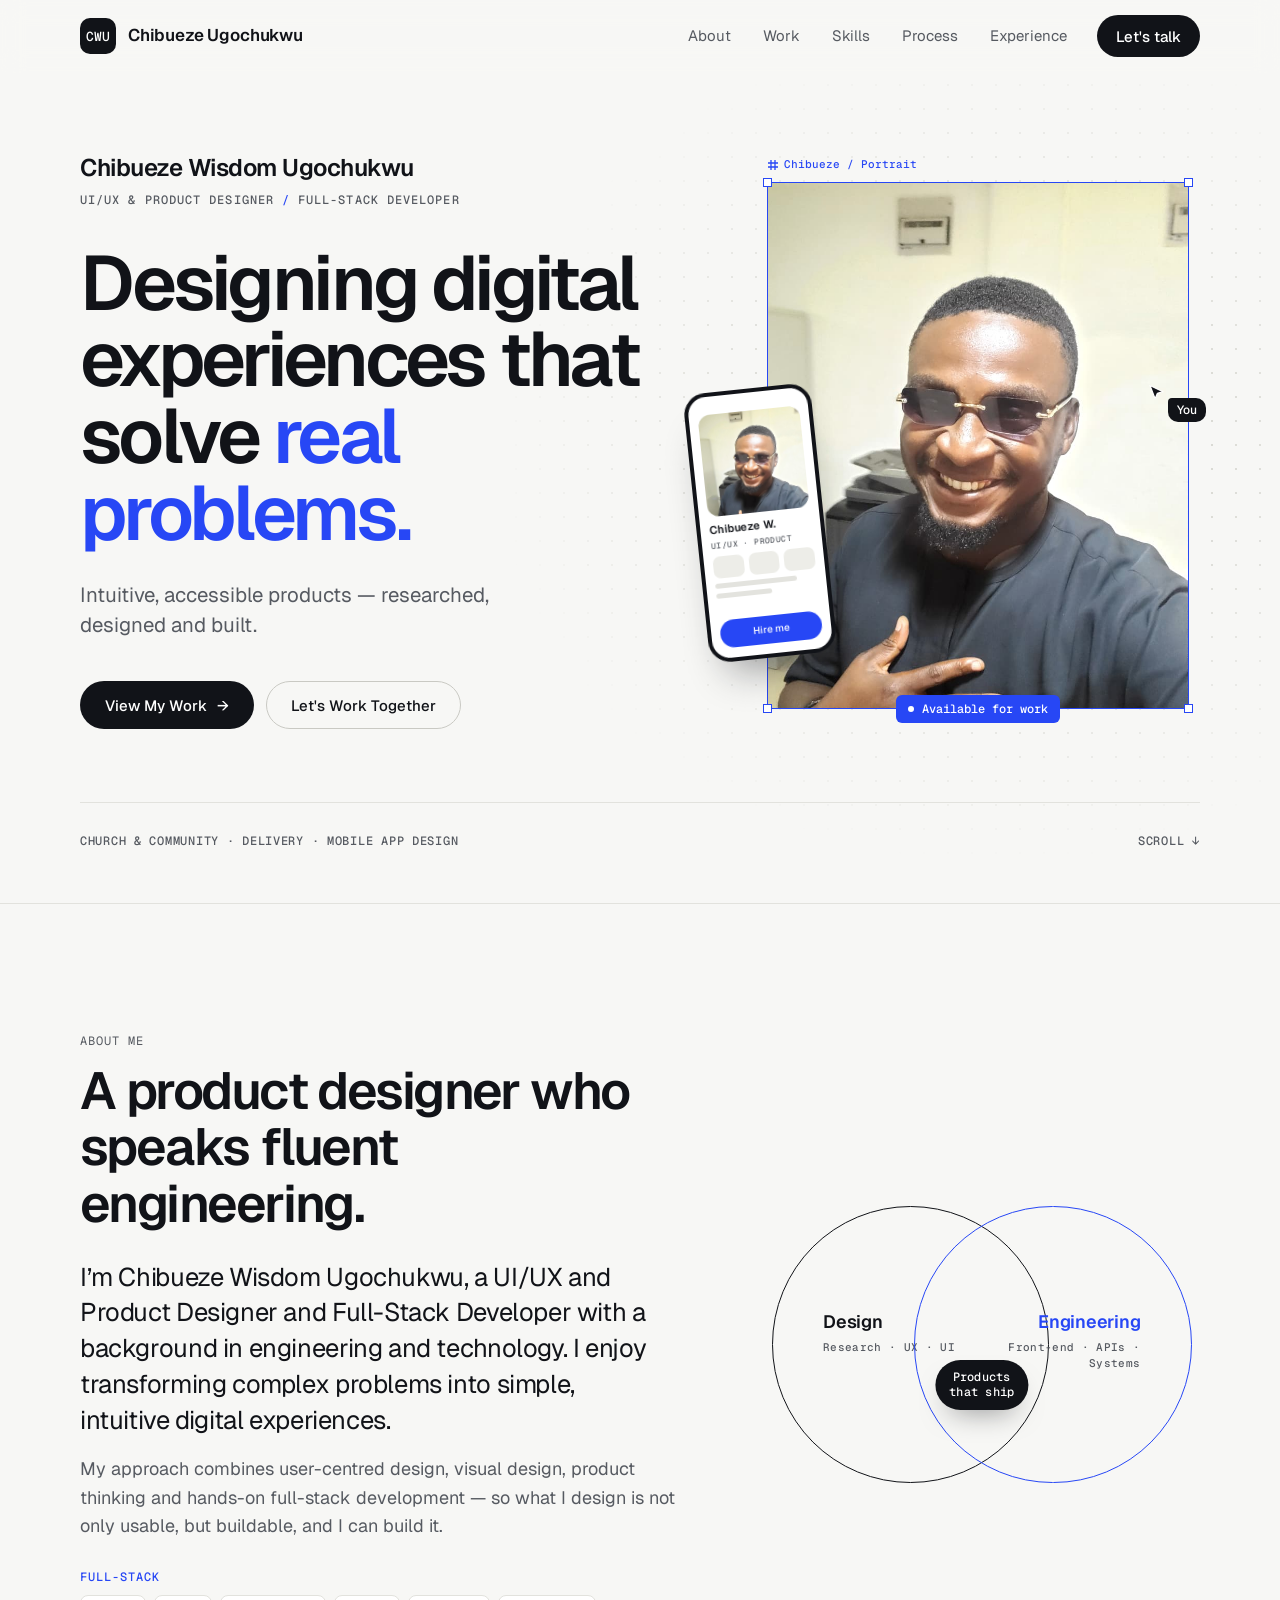
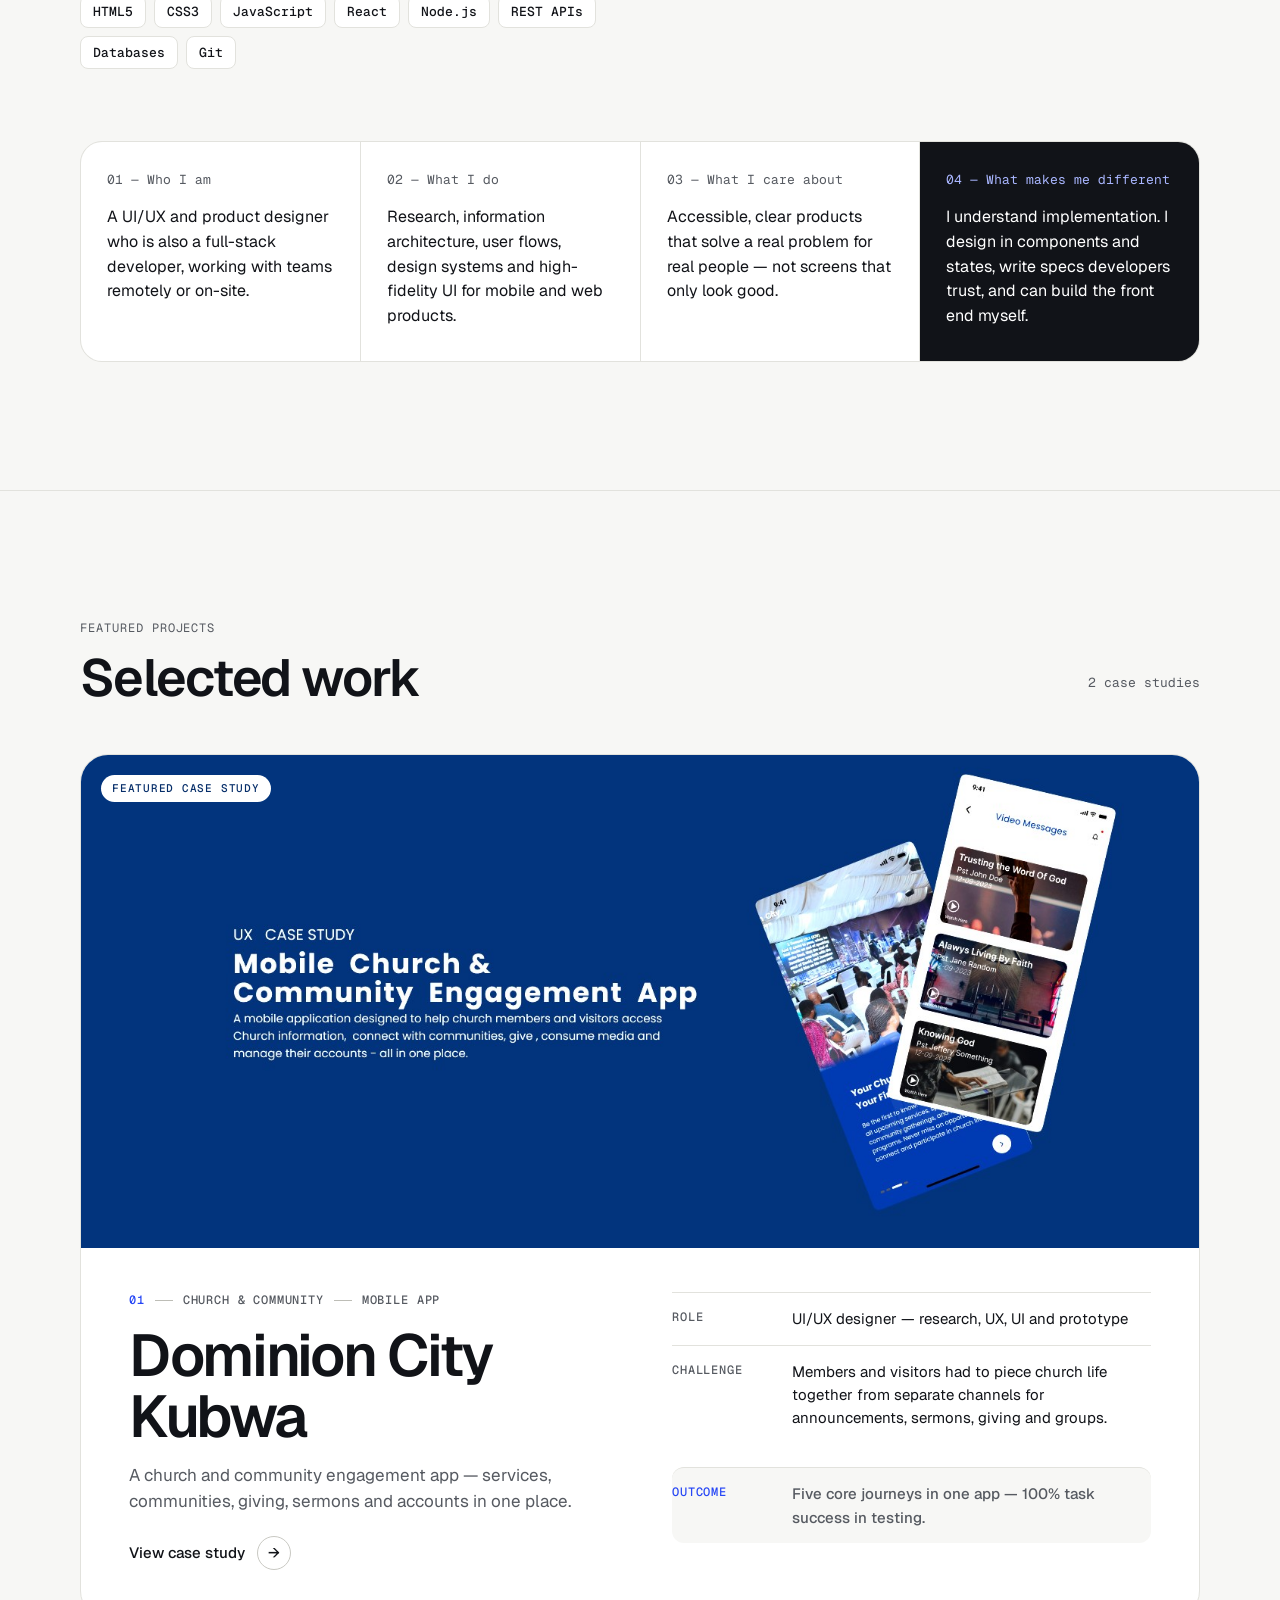
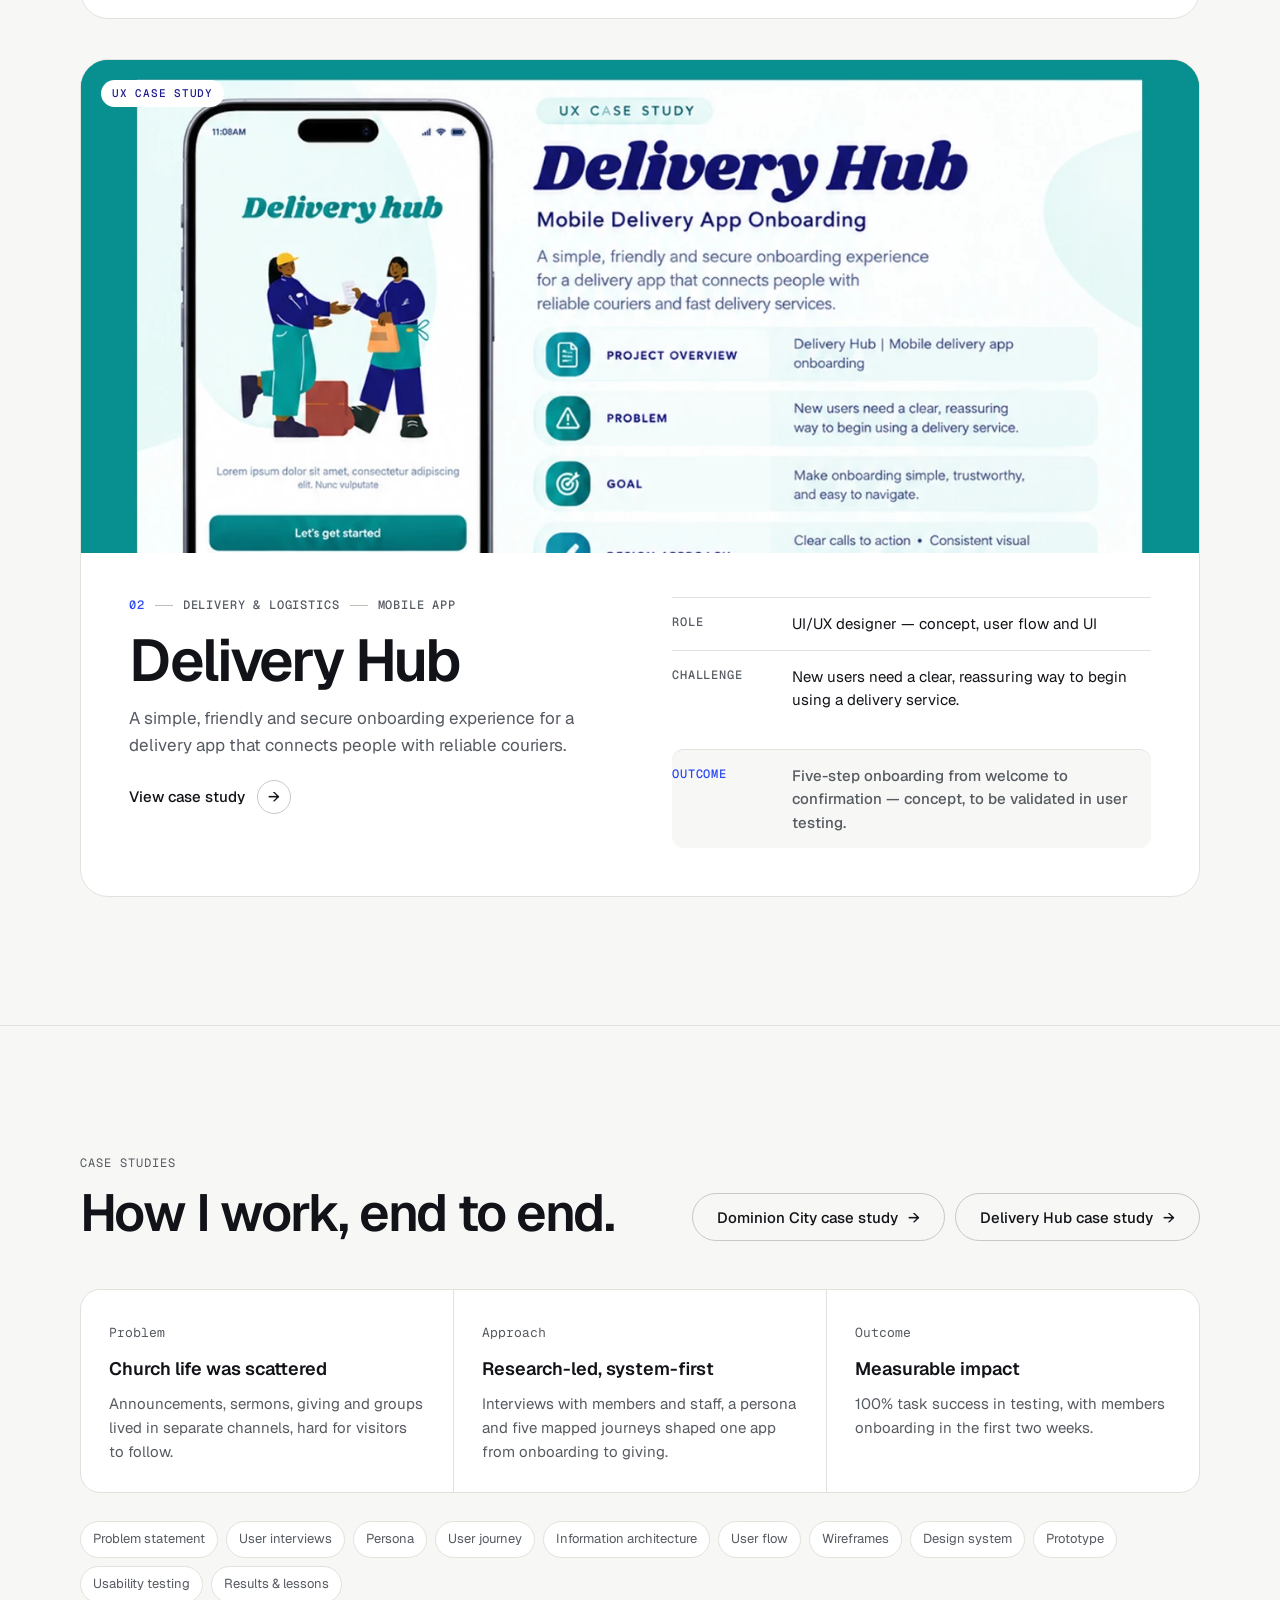
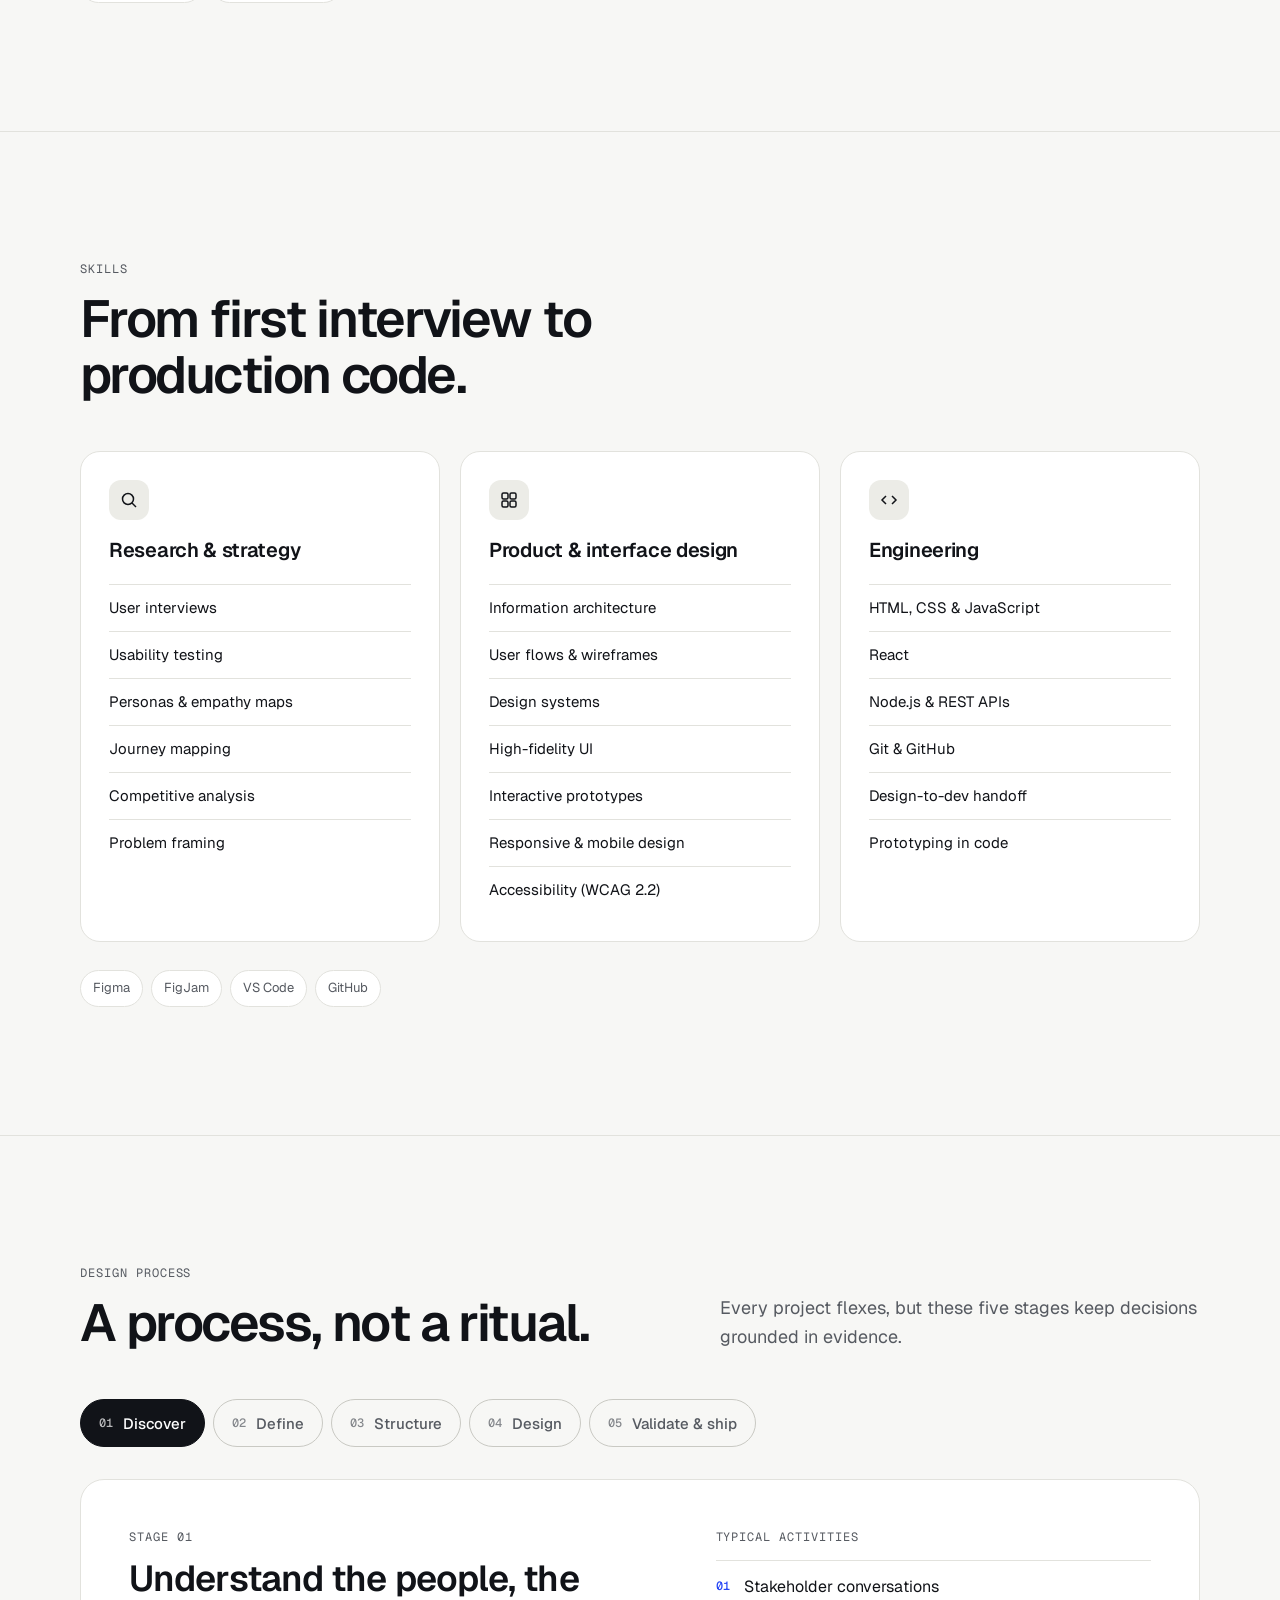
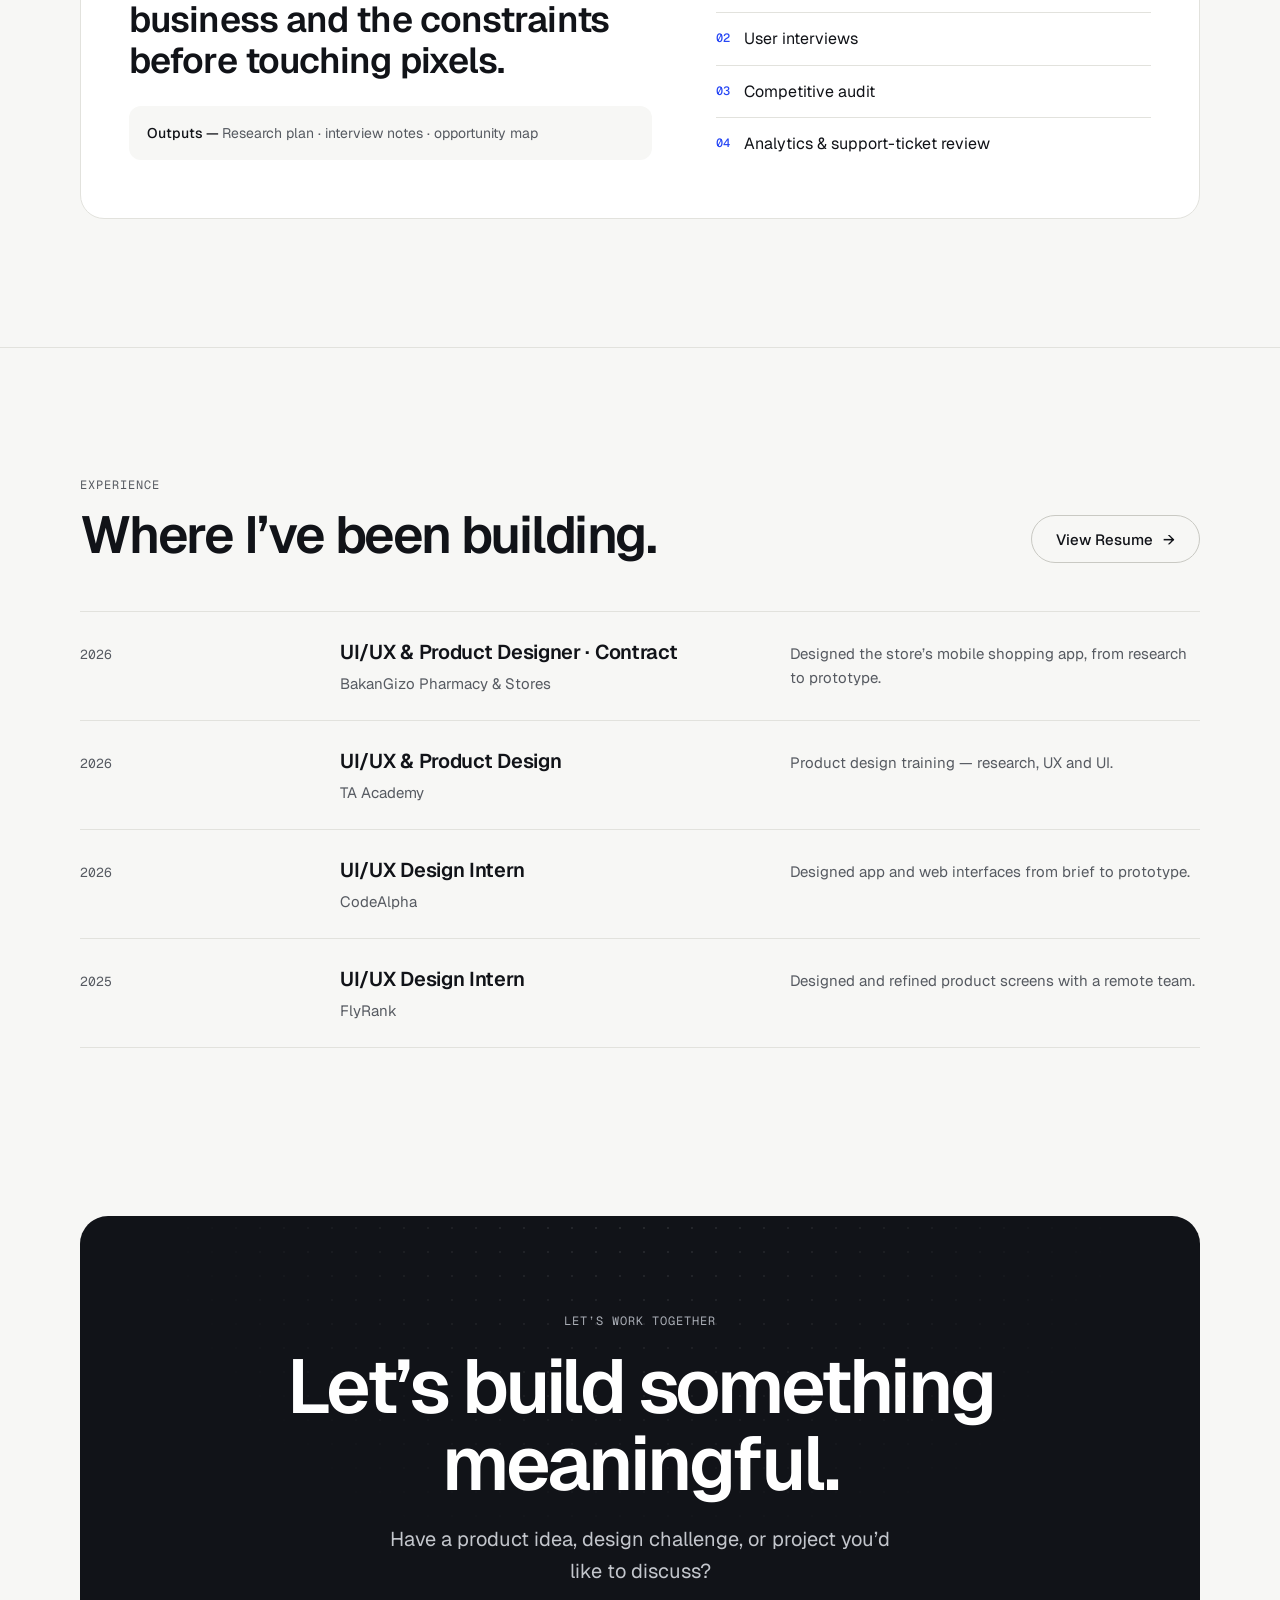
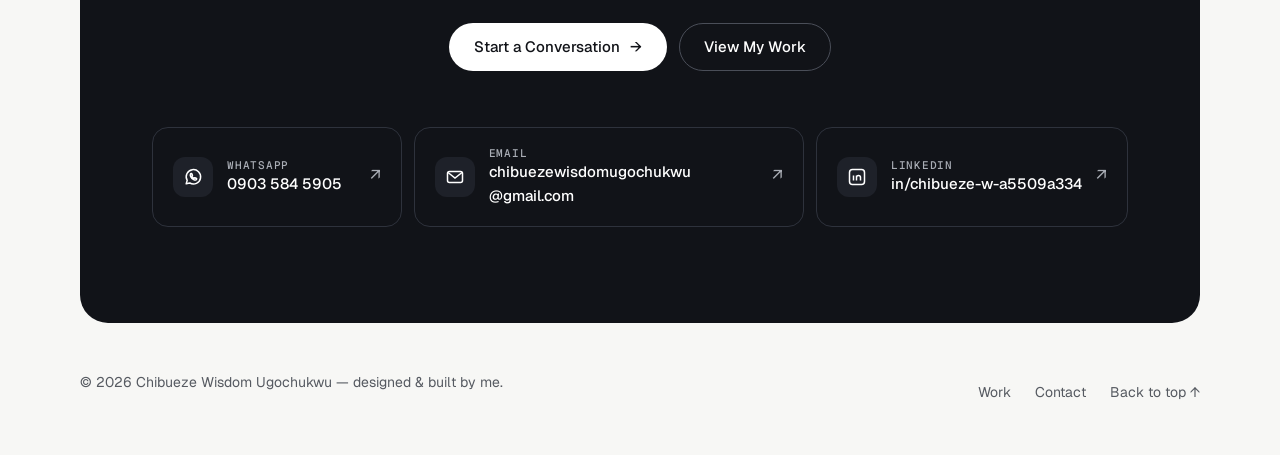
==== index.html @ 45e6bdf7 "Add portfolio website Static HTML/CSS/JS version of the portfolio design: home page, Dominion City K" ====
<!doctype html>
<html lang="en">
<head>
<meta charset="utf-8">
<meta name="viewport" content="width=device-width, initial-scale=1">
<title>Chibueze Wisdom Ugochukwu — Product Designer</title>
<meta name="description" content="Chibueze Wisdom Ugochukwu — UI/UX and Product Designer and Full-Stack Developer. Case studies, skills, process and experience.">
<link rel="preconnect" href="https://fonts.googleapis.com">
<link rel="preconnect" href="https://fonts.gstatic.com" crossorigin>
<link href="https://fonts.googleapis.com/css2?family=Geist:wght@400;500;600;700&amp;family=Geist+Mono:wght@400;500&amp;display=swap" rel="stylesheet">
<link rel="stylesheet" href="assets/css/home.css">
</head>
<body>
<div class="site">
<a class="skip" href="#main">Skip to content</a>

<header class="header">
<div class="wrap">
<nav class="nav" aria-label="Primary">
<a class="brand" href="#top" aria-label="Chibueze Wisdom Ugochukwu — home"><span class="mark">CWU</span><span>Chibueze Ugochukwu</span></a>
<ul class="navlinks">
<li><a class="navlink" href="#about">About</a></li>
<li><a class="navlink" href="#work">Work</a></li>
<li><a class="navlink" href="#skills">Skills</a></li>
<li><a class="navlink" href="#process">Process</a></li>
<li><a class="navlink" href="#experience">Experience</a></li>
<li style="margin-left: 12px"><a class="btn btn-primary" href="#contact" style="min-height: 42px; padding: 0 18px">Let's talk</a></li>
</ul>
<button class="menu-btn" type="button" aria-expanded="false" aria-controls="mobile-menu" id="menu-btn"><span id="menu-label">Menu</span>
<svg width="16" height="16" viewBox="0 0 16 16" fill="none" stroke="currentColor" stroke-width="1.5" aria-hidden="true"><path d="M2 5h12M2 11h12"></path></svg>
</button>
</nav>
<div class="mobile-panel" id="mobile-menu" hidden>
<a href="#about">About</a>
<a href="#work">Work</a>
<a href="#skills">Skills</a>
<a href="#process">Process</a>
<a href="#experience">Experience</a>
<a href="#contact">Contact</a>
</div>
</div>
</header>

<main id="main">
<section class="hero" id="top" aria-labelledby="hero-title">
<div class="wrap">
<div class="hero-grid">
<div>
<div class="rise">
<p class="id-name">Chibueze Wisdom Ugochukwu</p>
<p class="id-role">UI/UX &amp; Product Designer<span aria-hidden="true">/</span>Full-Stack Developer</p>
</div>
<h1 class="h1 rise d1" id="hero-title">Designing digital experiences that solve <em>real problems.</em></h1>
<p class="hero-sub rise d2">Intuitive, accessible products — researched, designed and built.</p>
<div class="ctas rise d3">
<a class="btn btn-primary" href="#work">View My Work <span class="arr" aria-hidden="true">→</span></a>
<a class="btn btn-ghost" href="#contact">Let's Work Together</a>
</div>
</div>
<div class="visual rise d2">
<div class="mini-phone">
<img class="mp-photo" src="assets/img/portrait.jpg" alt="">
<div class="mp-name">Chibueze W.</div>
<div class="mp-role">UI/UX · Product</div>
<div class="row"><div class="blk" style="flex: 1; height: 22px"></div><div class="blk" style="flex: 1; height: 22px"></div><div class="blk" style="flex: 1; height: 22px"></div></div>
<div class="ln" style="width: 80%"></div>
<div class="ln" style="width: 55%"></div>
<a class="mp-cta" href="https://mail.google.com/mail/?view=cm&amp;fs=1&amp;to=chibuezewisdomugochukwu@gmail.com&amp;su=Hiring%20enquiry%20%E2%80%94%20Chibueze%20Ugochukwu" target="_blank" rel="noopener" aria-label="Hire me — email Chibueze in Gmail">Hire me</a>
</div>
<figure class="frame">
<span class="frame-label" aria-hidden="true"><svg width="10" height="10" viewBox="0 0 10 10" fill="none" stroke="currentColor" stroke-width="1.3"><path d="M3 0v10M7 0v10M0 3h10M0 7h10"></path></svg>Chibueze / Portrait</span>
<div class="frame-img"><img src="assets/img/portrait.jpg" alt="Chibueze Wisdom Ugochukwu smiling, wearing tinted glasses and a navy top"></div>
<span class="hdl tl" aria-hidden="true"></span><span class="hdl tr" aria-hidden="true"></span><span class="hdl bl" aria-hidden="true"></span><span class="hdl br" aria-hidden="true"></span>
<figcaption class="frame-tag"><span class="tag-dot" aria-hidden="true"></span>Available for work</figcaption>
</figure>
<div class="cursor" aria-hidden="true"><svg width="18" height="18" viewBox="0 0 18 18"><path d="M2 1.5l13 6.2-5.6 1.6-2.3 5.4z" fill="#111318" stroke="#fff" stroke-width="1.2" stroke-linejoin="round"></path></svg><span>You</span></div>
</div>
</div>
<div class="hero-foot rise d3">
<span>Church &amp; community · Delivery · Mobile app design</span>
<a href="#about">Scroll <span aria-hidden="true">↓</span></a>
</div>
</div>
</section>

<section class="section" id="about" aria-labelledby="about-title">
<div class="wrap">
<div class="ab-top">
<div class="reveal">
<p class="eyebrow">About me</p>
<h2 class="h2" id="about-title" style="max-width: 16ch">A product designer who speaks fluent engineering.</h2>
<p class="ab-intro">I’m Chibueze Wisdom Ugochukwu, a UI/UX and Product Designer and Full-Stack Developer with a background in engineering and technology. I enjoy transforming complex problems into simple, intuitive digital experiences.</p>
<p class="lede">My approach combines user-centred design, visual design, product thinking and hands-on full-stack development — so what I design is not only usable, but buildable, and I can build it.</p>
<div class="stack" aria-label="Full-stack languages and tools">
<span class="stack-k">Full-stack</span>
<ul>
<li>HTML5</li><li>CSS3</li><li>JavaScript</li><li>React</li><li>Node.js</li><li>REST APIs</li><li>Databases</li><li>Git</li>
</ul>
</div>
</div>
<div class="venn reveal" role="img" aria-label="Diagram: design and engineering overlap to create products that ship">
<div class="vc vc-a"><span>Design</span><small>Research · UX · UI</small></div>
<div class="vc vc-b"><span>Engineering</span><small>Front-end · APIs · Systems</small></div>
<div class="v-mid"><span>Products<br>that ship</span></div>
</div>
</div>
<div class="qa">
<div class="q reveal"><span class="idx">01 — Who I am</span><p>A UI/UX and product designer who is also a full-stack developer, working with teams remotely or on-site.</p></div>
<div class="q reveal"><span class="idx">02 — What I do</span><p>Research, information architecture, user flows, design systems and high-fidelity UI for mobile and web products.</p></div>
<div class="q reveal"><span class="idx">03 — What I care about</span><p>Accessible, clear products that solve a real problem for real people — not screens that only look good.</p></div>
<div class="q q-key reveal"><span class="idx">04 — What makes me different</span><p>I understand implementation. I design in components and states, write specs developers trust, and can build the front end myself.</p></div>
</div>
</div>
</section>

<section class="section" id="work" aria-labelledby="work-title">
<div class="wrap">
<div class="sec-head">
<div><p class="eyebrow">Featured projects</p><h2 class="h2" id="work-title">Selected work</h2></div>
<p class="idx">2 case studies</p>
</div>

<article class="feat reveal">
<div class="fthumb">
<span class="flag">Featured case study</span>
<img src="assets/img/dominion-cover.jpg" alt="Dominion City Kubwa app: onboarding screen and video messages list on two phones">
<span class="peek" aria-hidden="true">View case study →</span>
</div>
<div class="fbody">
<div>
<div class="ptop"><span class="pnum">01</span><span class="sep" aria-hidden="true"></span><span>Church &amp; community</span><span class="sep" aria-hidden="true"></span><span>Mobile app</span></div>
<h3 class="ptitle"><a class="stretch" href="dominion-city-kubwa.html">Dominion City Kubwa</a></h3>
<p class="pprod">A church and community engagement app — services, communities, giving, sermons and accounts in one place.</p>
<span class="pcta">View case study <span class="arr" aria-hidden="true">→</span></span>
</div>
<dl class="pspec">
<div><dt>Role</dt><dd>UI/UX designer — research, UX, UI and prototype</dd></div>
<div><dt>Challenge</dt><dd>Members and visitors had to piece church life together from separate channels for announcements, sermons, giving and groups.</dd></div>
<div class="out"><dt>Outcome</dt><dd>Five core journeys in one app — 100% task success in testing.</dd></div>
</dl>
</div>
</article>

<article class="feat dh-feat reveal">
<div class="fthumb dh">
<span class="flag" style="color: #1E1B8E">UX case study</span>
<img src="assets/img/delivery-hub-board.webp" alt="Delivery Hub app: welcome screen on a phone beside the case study title">
<span class="peek" aria-hidden="true">View case study →</span>
</div>
<div class="fbody">
<div>
<div class="ptop"><span class="pnum">02</span><span class="sep" aria-hidden="true"></span><span>Delivery &amp; logistics</span><span class="sep" aria-hidden="true"></span><span>Mobile app</span></div>
<h3 class="ptitle"><a class="stretch" href="delivery-hub.html">Delivery Hub</a></h3>
<p class="pprod">A simple, friendly and secure onboarding experience for a delivery app that connects people with reliable couriers.</p>
<span class="pcta">View case study <span class="arr" aria-hidden="true">→</span></span>
</div>
<dl class="pspec">
<div><dt>Role</dt><dd>UI/UX designer — concept, user flow and UI</dd></div>
<div><dt>Challenge</dt><dd>New users need a clear, reassuring way to begin using a delivery service.</dd></div>
<div class="out"><dt>Outcome</dt><dd>Five-step onboarding from welcome to confirmation — concept, to be validated in user testing.</dd></div>
</dl>
</div>
</article>

</div>
</section>

<section class="section" id="case-studies" aria-labelledby="cs-title">
<div class="wrap">
<div class="sec-head">
<div><p class="eyebrow">Case studies</p><h2 class="h2" id="cs-title">How I work, end to end.</h2></div>
<div class="sec-btns"><a class="btn btn-ghost" href="dominion-city-kubwa.html">Dominion City case study <span class="arr" aria-hidden="true">→</span></a><a class="btn btn-ghost" href="delivery-hub.html">Delivery Hub case study <span class="arr" aria-hidden="true">→</span></a></div>
</div>
<div class="feature reveal">
<div><span class="idx">Problem</span><h3>Church life was scattered</h3><p>Announcements, sermons, giving and groups lived in separate channels, hard for visitors to follow.</p></div>
<div><span class="idx">Approach</span><h3>Research-led, system-first</h3><p>Interviews with members and staff, a persona and five mapped journeys shaped one app from onboarding to giving.</p></div>
<div><span class="idx">Outcome</span><h3>Measurable impact</h3><p>100% task success in testing, with members onboarding in the first two weeks.</p></div>
</div>
<div class="chips" aria-label="What every case study covers">
<span class="chip">Problem statement</span><span class="chip">User interviews</span><span class="chip">Persona</span><span class="chip">User journey</span><span class="chip">Information architecture</span><span class="chip">User flow</span><span class="chip">Wireframes</span><span class="chip">Design system</span><span class="chip">Prototype</span><span class="chip">Usability testing</span><span class="chip">Results &amp; lessons</span>
</div>
</div>
</section>

<section class="section" id="skills" aria-labelledby="skills-title">
<div class="wrap">
<div class="sec-head"><div><p class="eyebrow">Skills</p><h2 class="h2" id="skills-title">From first interview to production code.</h2></div></div>
<div class="skills">
<div class="skill reveal">
<span class="ico" aria-hidden="true"><svg width="20" height="20" viewBox="0 0 20 20" fill="none" stroke="currentColor" stroke-width="1.5"><circle cx="9" cy="9" r="5.5"></circle><path d="M13 13l4 4"></path></svg></span>
<h3>Research &amp; strategy</h3>
<ul><li>User interviews</li><li>Usability testing</li><li>Personas &amp; empathy maps</li><li>Journey mapping</li><li>Competitive analysis</li><li>Problem framing</li></ul>
</div>
<div class="skill reveal">
<span class="ico" aria-hidden="true"><svg width="20" height="20" viewBox="0 0 20 20" fill="none" stroke="currentColor" stroke-width="1.5"><rect x="3" y="3" width="6" height="6" rx="1.5"></rect><rect x="11" y="3" width="6" height="6" rx="1.5"></rect><rect x="3" y="11" width="6" height="6" rx="1.5"></rect><rect x="11" y="11" width="6" height="6" rx="1.5"></rect></svg></span>
<h3>Product &amp; interface design</h3>
<ul><li>Information architecture</li><li>User flows &amp; wireframes</li><li>Design systems</li><li>High-fidelity UI</li><li>Interactive prototypes</li><li>Responsive &amp; mobile design</li><li>Accessibility (WCAG 2.2)</li></ul>
</div>
<div class="skill reveal">
<span class="ico" aria-hidden="true"><svg width="20" height="20" viewBox="0 0 20 20" fill="none" stroke="currentColor" stroke-width="1.5"><path d="M7 6l-4 4 4 4M13 6l4 4-4 4"></path></svg></span>
<h3>Engineering</h3>
<ul><li>HTML, CSS &amp; JavaScript</li><li>React</li><li>Node.js &amp; REST APIs</li><li>Git &amp; GitHub</li><li>Design-to-dev handoff</li><li>Prototyping in code</li></ul>
</div>
</div>
<div class="chips"><span class="chip">Figma</span><span class="chip">FigJam</span><span class="chip">VS Code</span><span class="chip">GitHub</span></div>
</div>
</section>

<section class="section" id="process" aria-labelledby="process-title">
<div class="wrap">
<div class="sec-head"><div><p class="eyebrow">Design process</p><h2 class="h2" id="process-title">A process, not a ritual.</h2></div><p class="lede" style="max-width: 40ch; margin: 0">Every project flexes, but these five stages keep decisions grounded in evidence.</p></div>
<div class="tabs" role="group" aria-label="Design process stages" id="process-tabs">
<button type="button" class="step-tab on" aria-pressed="true" data-step="0"><span class="mono">01</span>Discover</button>
<button type="button" class="step-tab" aria-pressed="false" data-step="1"><span class="mono">02</span>Define</button>
<button type="button" class="step-tab" aria-pressed="false" data-step="2"><span class="mono">03</span>Structure</button>
<button type="button" class="step-tab" aria-pressed="false" data-step="3"><span class="mono">04</span>Design</button>
<button type="button" class="step-tab" aria-pressed="false" data-step="4"><span class="mono">05</span>Validate &amp; ship</button>
</div>
<div class="panel" aria-live="polite" id="process-panel">
<div>
<p class="eyebrow">Stage <span id="ps-n">01</span></p>
<p class="big" id="ps-summary">Understand the people, the business and the constraints before touching pixels.</p>
<div class="out"><strong style="color: var(--ink); font-weight: 500">Outputs — </strong><span id="ps-output">Research plan · interview notes · opportunity map</span></div>
</div>
<div>
<p class="eyebrow" style="margin-bottom: 12px">Typical activities</p>
<ol id="ps-acts">
<li>Stakeholder conversations</li><li>User interviews</li><li>Competitive audit</li><li>Analytics &amp; support-ticket review</li>
</ol>
</div>
</div>
</div>
</section>

<section class="section" id="experience" aria-labelledby="xp-title">
<div class="wrap">
<div class="sec-head"><div><p class="eyebrow">Experience</p><h2 class="h2" id="xp-title">Where I’ve been building.</h2></div><a class="btn btn-ghost" href="resume.html">View Resume <span class="arr" aria-hidden="true">→</span></a></div>
<ol class="xp">
<li class="reveal">
<span class="idx">2026</span>
<div><h3>UI/UX &amp; Product Designer · Contract</h3><p class="org">BakanGizo Pharmacy &amp; Stores</p></div>
<p class="d">Designed the store’s mobile shopping app, from research to prototype.</p>
</li>
<li class="reveal">
<span class="idx">2026</span>
<div><h3>UI/UX &amp; Product Design</h3><p class="org">TA Academy</p></div>
<p class="d">Product design training — research, UX and UI.</p>
</li>
<li class="reveal">
<span class="idx">2026</span>
<div><h3>UI/UX Design Intern</h3><p class="org">CodeAlpha</p></div>
<p class="d">Designed app and web interfaces from brief to prototype.</p>
</li>
<li class="reveal">
<span class="idx">2025</span>
<div><h3>UI/UX Design Intern</h3><p class="org">FlyRank</p></div>
<p class="d">Designed and refined product screens with a remote team.</p>
</li>
</ol>
</div>
</section>

<!--
  Testimonials — hidden until real quotes are in. Fill in the placeholders and remove this comment wrapper to show it.
<section class="section" id="testimonials" aria-labelledby="t-title">
<div class="wrap">
<div class="sec-head"><div><p class="eyebrow">Testimonials</p><h2 class="h2" id="t-title">What collaborators say.</h2></div></div>
<div class="quotes">
<figure class="quote reveal" style="margin: 0">
<blockquote><span class="ph">“[Quote from your BakanGizo client — two or three sentences on what you delivered and what working with you was like.]”</span></blockquote>
<figcaption class="who"><span class="avatar" aria-hidden="true"></span><span><strong style="font-weight: 500">[Name], [Role]</strong><br><span style="color: var(--muted)">BakanGizo Pharmacy &amp; Stores · UI/UX</span></span></figcaption>
</figure>
<figure class="quote reveal" style="margin: 0">
<blockquote><span class="ph">“[Quote from someone at Dominion City Kubwa — how the app design serves members and visitors.]”</span></blockquote>
<figcaption class="who"><span class="avatar" aria-hidden="true"></span><span><strong style="font-weight: 500">[Name], [Role]</strong><br><span style="color: var(--muted)">Dominion City Kubwa · DCK Mobile App</span></span></figcaption>
</figure>
</div>
</div>
</section>
-->

<section id="contact" aria-labelledby="contact-title" style="padding: 40px 0 0">
<div class="wrap">
<div class="cta-end reveal">
<p class="eyebrow">Let’s work together</p>
<h2 id="contact-title">Let’s build something meaningful.</h2>
<p class="l">Have a product idea, design challenge, or project you’d like to discuss?</p>
<div class="cta-btns">
<a class="btn btn-light" href="https://wa.me/2349035845905?text=Hi%20Chibueze%2C%20I%E2%80%99d%20like%20to%20discuss%20a%20project." target="_blank" rel="noopener">Start a Conversation <span class="arr" aria-hidden="true">→</span></a>
<a class="btn btn-ghost-light" href="#work">View My Work</a>
</div>
<div class="ccards">
<a class="ccard" href="https://wa.me/2349035845905" target="_blank" rel="noopener">
<span class="ccard-ico" aria-hidden="true"><svg width="20" height="20" viewBox="0 0 20 20" fill="none" stroke="currentColor" stroke-width="1.5" stroke-linejoin="round"><path d="M3.2 16.8l1-3.4A7.2 7.2 0 1 1 6.8 16z"></path><path d="M7.4 7.2c.2-.5.5-.6.8-.6h.5l.8 1.8-.6.8c.4.9 1.2 1.7 2.1 2.1l.8-.6 1.8.8v.5c0 .3-.1.6-.6.8-.5.3-1.3.3-2.3-.2a6.4 6.4 0 0 1-3-3c-.5-1-.5-1.8-.3-2.4z"></path></svg></span>
<span class="ccard-tx"><small>WhatsApp</small><b>0903 584 5905</b></span>
<span class="ccard-arr" aria-hidden="true">↗</span>
</a>
<a class="ccard" href="https://mail.google.com/mail/?view=cm&amp;fs=1&amp;to=chibuezewisdomugochukwu@gmail.com&amp;su=Let%E2%80%99s%20build%20something%20meaningful" target="_blank" rel="noopener">
<span class="ccard-ico" aria-hidden="true"><svg width="20" height="20" viewBox="0 0 20 20" fill="none" stroke="currentColor" stroke-width="1.5"><rect x="2.5" y="4.5" width="15" height="11" rx="2"></rect><path d="M3 5.5l7 5.5 7-5.5"></path></svg></span>
<span class="ccard-tx"><small>Email</small><b>chibuezewisdomugochukwu<wbr>@gmail.com</b></span>
<span class="ccard-arr" aria-hidden="true">↗</span>
</a>
<a class="ccard" href="https://www.linkedin.com/in/chibueze-w-a5509a334" target="_blank" rel="noopener">
<span class="ccard-ico" aria-hidden="true"><svg width="20" height="20" viewBox="0 0 20 20" fill="none" stroke="currentColor" stroke-width="1.5"><rect x="2.5" y="2.5" width="15" height="15" rx="3"></rect><path d="M6.5 8.5v5M6.5 6v.01M9.5 13.5v-5M9.5 10.5c0-1.2.9-2 2-2s2 .8 2 2v3"></path></svg></span>
<span class="ccard-tx"><small>LinkedIn</small><b>in/chibueze-w-a5509a334</b></span>
<span class="ccard-arr" aria-hidden="true">↗</span>
</a>
</div>
</div>
</div>
</section>
</main>

<footer class="wrap">
<div class="footer">
<span>© 2026 Chibueze Wisdom Ugochukwu — designed &amp; built by me.</span>
<span style="display: flex; gap: 24px"><a href="#work">Work</a><a href="#contact">Contact</a><a href="#top">Back to top ↑</a></span>
</div>
</footer>
</div>
<script src="assets/js/home.js"></script>
</body>
</html>
---- assets/css/home.css ----
:root{--accent:#2747F5}
body{margin:0;background:#F7F7F5}
html{scroll-behavior:smooth}
.site{--ink:#111318;--paper:#F7F7F5;--surface:#FFFFFF;--line:#E2E2DD;--muted:#565A61;--soft:#ECECE7;font-family:'Geist',system-ui,sans-serif;color:var(--ink);background:var(--paper);font-size:17px;line-height:1.6;-webkit-font-smoothing:antialiased}
.site *{box-sizing:border-box}
a{color:inherit}a:hover{color:var(--accent)}
.mono{font-family:'Geist Mono',ui-monospace,monospace}
.wrap{max-width:1200px;margin:0 auto;padding:0 20px}
@media(min-width:768px){.wrap{padding:0 40px}}
.skip{position:absolute;left:12px;top:-60px;background:var(--ink);color:#fff;padding:10px 16px;border-radius:8px;z-index:50;text-decoration:none}
.skip:focus{top:12px;color:#fff}
.site :focus-visible{outline:2px solid var(--accent);outline-offset:3px;border-radius:6px}
.eyebrow{font-family:'Geist Mono',monospace;font-size:12px;letter-spacing:.08em;text-transform:uppercase;color:var(--muted);margin:0}
.h2{font-size:clamp(32px,4.4vw,52px);line-height:1.08;letter-spacing:-.03em;font-weight:600;margin:12px 0 0;max-width:18ch}
.lede{color:var(--muted);font-size:18px;max-width:58ch;margin:16px 0 0}
.section{padding:88px 0;border-top:1px solid var(--line)}
@media(min-width:1024px){.section{padding:128px 0}}
.sec-head{display:flex;flex-wrap:wrap;justify-content:space-between;align-items:flex-end;gap:24px;margin-bottom:48px}
.idx{font-family:'Geist Mono',monospace;font-size:13px;color:var(--muted)}
.btn{display:inline-flex;align-items:center;justify-content:center;gap:10px;min-height:48px;padding:0 24px;border-radius:999px;font:500 15px/1 'Geist',sans-serif;text-decoration:none;cursor:pointer;border:1px solid transparent;transition:background .25s ease,color .25s ease,border-color .25s ease,transform .25s ease}
.btn-primary{background:var(--ink);color:#fff}
.btn-primary:hover{background:var(--accent);color:#fff}
.btn-ghost{background:transparent;color:var(--ink);border-color:#C9C9C3}
.btn-ghost:hover{border-color:var(--ink);color:var(--ink)}
.btn .arr{transition:transform .25s ease}
.btn:hover .arr{transform:translateX(3px)}
.header{position:sticky;top:0;z-index:20;background:rgba(247,247,245,.88);backdrop-filter:saturate(1.4) blur(12px);-webkit-backdrop-filter:saturate(1.4) blur(12px);border-bottom:1px solid transparent}
.nav{display:flex;align-items:center;justify-content:space-between;height:72px}
.brand{display:flex;align-items:center;gap:12px;text-decoration:none;font-weight:600;letter-spacing:-.01em}
.mark{width:36px;height:36px;border-radius:10px;background:var(--ink);color:#fff;display:grid;place-items:center;font:500 13px/1 'Geist Mono',monospace}
.navlinks{display:none;gap:4px;align-items:center;list-style:none;margin:0;padding:0}
@media(min-width:960px){.navlinks{display:flex}.menu-btn{display:none !important}}
.navlink{display:inline-block;padding:10px 14px;font-size:15px;text-decoration:none;color:var(--muted);background-image:linear-gradient(var(--accent),var(--accent));background-size:0 1.5px;background-position:14px calc(100% - 6px);background-repeat:no-repeat;transition:color .2s ease,background-size .3s ease}
.navlink:hover{color:var(--ink);background-size:calc(100% - 28px) 1.5px}
.menu-btn{display:inline-flex;align-items:center;gap:8px;min-height:44px;padding:0 16px;border-radius:999px;border:1px solid #C9C9C3;background:transparent;font:500 14px 'Geist',sans-serif;color:var(--ink);cursor:pointer}
.mobile-panel{border-top:1px solid var(--line);padding:8px 0 24px;animation:drop .28s cubic-bezier(.2,.7,.2,1)}
.mobile-panel a{display:block;padding:14px 0;font-size:22px;font-weight:500;letter-spacing:-.02em;text-decoration:none;border-bottom:1px solid var(--line)}
@keyframes drop{from{opacity:0;transform:translateY(-8px)}to{opacity:1;transform:none}}
.hero{position:relative;padding:48px 0 32px;overflow:hidden}
@media(min-width:1024px){.hero{padding:80px 0 40px}}
.hero::before{content:"";position:absolute;inset:0;background-image:radial-gradient(#CFCFC8 1px,transparent 1px);background-size:24px 24px;-webkit-mask-image:radial-gradient(ellipse 55% 70% at 78% 45%,#000 15%,transparent 72%);mask-image:radial-gradient(ellipse 55% 70% at 78% 45%,#000 15%,transparent 72%);pointer-events:none}
.hero .wrap{position:relative}
.pill{display:inline-flex;align-items:center;gap:10px;padding:8px 14px;border:1px solid var(--line);border-radius:999px;background:var(--surface);font-size:14px;color:var(--muted)}
.pulse{width:8px;height:8px;border-radius:50%;background:var(--accent);box-shadow:0 0 0 0 var(--accent);animation:pulse 2.4s ease-out infinite}
@keyframes pulse{0%{box-shadow:0 0 0 0 rgba(39,71,245,.45)}100%{box-shadow:0 0 0 10px rgba(39,71,245,0)}}
.h1{font-size:clamp(40px,6vw,82px);line-height:1;letter-spacing:-.048em;font-weight:600;margin:36px 0 0;max-width:13.5ch}
@media(max-width:360px){.h1{font-size:36px}}
.h1 em{font-style:normal;color:var(--accent)}
.hero-grid{display:grid;gap:64px;align-items:center}
@media(min-width:960px){.hero-grid{grid-template-columns:minmax(0,7fr) minmax(0,5fr);gap:56px}}
.id-name{margin:0;font-size:clamp(20px,2vw,24px);font-weight:600;letter-spacing:-.02em;line-height:1.2}
.id-role{margin:8px 0 0;font:500 12px/1.5 'Geist Mono',monospace;text-transform:uppercase;letter-spacing:.09em;color:var(--muted)}
.id-role span{color:var(--accent);margin:0 8px}
.hero-sub{margin:28px 0 0;font-size:clamp(18px,1.6vw,21px);line-height:1.5;color:var(--muted);max-width:34ch}
.ctas{display:flex;flex-wrap:wrap;gap:12px;margin-top:40px}
.visual{position:relative;width:100%;max-width:420px;justify-self:center;padding:30px 0 22px}
@media(min-width:960px){.visual{justify-self:end;margin-right:12px}}
.frame{position:relative;margin:0;outline:1.5px solid var(--accent)}
.frame-img{aspect-ratio:4/5;overflow:hidden;background:var(--soft)}
.frame-img img{display:block;width:100%;height:100%;object-fit:cover;object-position:50% 32%;filter:saturate(.92);transition:transform .9s cubic-bezier(.2,.7,.2,1)}
.visual:hover .frame-img img{transform:scale(1.035)}
.hdl{position:absolute;width:9px;height:9px;background:#fff;border:1.5px solid var(--accent);z-index:2}
.hdl.tl{left:-5px;top:-5px}.hdl.tr{right:-5px;top:-5px}.hdl.bl{left:-5px;bottom:-5px}.hdl.br{right:-5px;bottom:-5px}
.frame-label{position:absolute;left:0;top:-24px;display:flex;align-items:center;gap:6px;font:500 11px/1 'Geist Mono',monospace;color:var(--accent)}
.frame-tag{position:absolute;left:50%;bottom:-15px;transform:translateX(-50%);z-index:2;display:flex;align-items:center;gap:8px;white-space:nowrap;background:var(--accent);color:#fff;font:500 12px/1 'Geist Mono',monospace;padding:8px 12px;border-radius:6px}
.tag-dot{width:6px;height:6px;border-radius:50%;background:#fff;animation:blink 2.4s ease-in-out infinite}
@keyframes blink{50%{opacity:.35}}
.mini-phone{position:absolute;left:-72px;bottom:72px;z-index:3;width:128px;aspect-ratio:9/19;background:#fff;border:4px solid var(--ink);border-radius:22px;padding:18px 9px 0;display:flex;flex-direction:column;gap:5px;overflow:hidden;transform:rotate(-6deg);box-shadow:0 28px 40px -20px rgba(17,19,24,.45);transition:transform .7s cubic-bezier(.2,.7,.2,1)}
.mp-photo{display:block;width:100%;aspect-ratio:1/1;object-fit:cover;object-position:50% 30%;border-radius:12px;background:var(--soft)}
.mp-name{font:600 11px/1.2 'Geist',sans-serif;letter-spacing:-.01em;margin-top:2px}
.mp-role{font:500 8px/1.2 'Geist Mono',monospace;color:var(--muted);text-transform:uppercase;letter-spacing:.05em}
.mp-cta{display:block;margin-top:auto;margin-bottom:10px;background:var(--accent);color:#fff;border-radius:999px;text-align:center;font:500 10px/1 'Geist',sans-serif;padding:9px 0;text-decoration:none;cursor:pointer;transition:background .2s ease,transform .2s ease}
.mp-cta:hover{background:var(--ink);color:#fff;transform:scale(1.04)}
.visual:hover .mini-phone{transform:rotate(-3deg) translateY(-8px)}
@media(max-width:1180px){.mini-phone{left:-36px;width:112px}}
@media(max-width:640px){.mini-phone{display:none}}
.cursor{position:absolute;right:-18px;top:40%;z-index:3;display:flex;align-items:flex-start;gap:2px;animation:drift 7s ease-in-out infinite}
.cursor span{margin-top:14px;background:var(--ink);color:#fff;font:500 12px/1 'Geist',sans-serif;padding:6px 9px;border-radius:4px 10px 10px 10px}
@keyframes drift{0%,100%{transform:translate(0,0)}50%{transform:translate(-12px,10px)}}
@media(max-width:640px){.cursor{right:6px}}
.hero-foot{display:flex;flex-wrap:wrap;justify-content:space-between;align-items:center;gap:12px;margin-top:72px;padding-top:16px;border-top:1px solid var(--line);font:500 12px/1.5 'Geist Mono',monospace;letter-spacing:.06em;text-transform:uppercase;color:var(--muted)}
.hero-foot a{display:inline-flex;align-items:center;gap:8px;min-height:44px;text-decoration:none}
.hero-foot a span{display:inline-block;animation:nudge 2s ease-in-out infinite}
@keyframes nudge{50%{transform:translateY(3px)}}
.principles{background:var(--surface);border:1px solid var(--line);border-radius:24px;padding:28px}
.principles ol{list-style:none;margin:20px 0 0;padding:0}
.principles li{padding:20px 0;border-top:1px solid var(--line)}
.principles li strong{display:block;font-size:20px;font-weight:600;letter-spacing:-.02em}
.principles li span{color:var(--muted);font-size:15px}
.rise{animation:rise .9s cubic-bezier(.2,.7,.2,1) both}
.d1{animation-delay:.08s}.d2{animation-delay:.16s}.d3{animation-delay:.24s}
@keyframes rise{from{opacity:0;transform:translateY(20px)}to{opacity:1;transform:none}}
@supports (animation-timeline: view()){.reveal{animation:rise linear both;animation-timeline:view();animation-range:entry 0% entry 35%}}
.disc{display:grid;grid-template-columns:repeat(2,minmax(0,1fr));border-top:1px solid var(--line);margin-top:72px}
@media(min-width:900px){.disc{grid-template-columns:repeat(4,minmax(0,1fr))}}
.disc div{padding:20px 16px 0 0}
.disc strong{display:block;font-weight:500;font-size:16px;margin-top:6px}
.disc span.t{font-size:14px;color:var(--muted)}
.about{display:grid;gap:40px}
@media(min-width:900px){.about{grid-template-columns:5fr 7fr;gap:72px;align-items:start}}
.portrait{aspect-ratio:4/5;border-radius:20px;background:var(--soft);border:1px dashed #C4C4BE;display:flex;align-items:flex-end;padding:20px;color:var(--muted);font-size:14px}
.facts{display:grid;grid-template-columns:repeat(2,minmax(0,1fr));gap:1px;background:var(--line);border:1px solid var(--line);border-radius:16px;overflow:hidden;margin-top:40px}
.facts div{background:var(--surface);padding:20px}
.facts p{margin:6px 0 0;font-size:15px}
.projects{display:grid;gap:56px 32px}
@media(min-width:900px){.projects{grid-template-columns:repeat(2,minmax(0,1fr))}.projects .card:nth-child(even){margin-top:96px}}
.card{display:flex;flex-direction:column}
.thumb{position:relative;aspect-ratio:4/3;border-radius:20px;background:var(--soft);overflow:hidden;display:flex;align-items:center;justify-content:center;gap:5%;transition:background .4s ease}
.card:hover .thumb{background:#E4E4DE}
.phone{width:30%;aspect-ratio:9/19.5;background:#fff;border:5px solid var(--ink);border-radius:24px;padding:12% 7% 0;display:flex;flex-direction:column;gap:6px;box-shadow:0 24px 40px -24px rgba(17,19,24,.45);transition:transform .6s cubic-bezier(.2,.7,.2,1);overflow:hidden}
.phone.lo{transform:translateY(10%)}
.card:hover .phone.hi{transform:translateY(-5%)}
.card:hover .phone.lo{transform:translateY(6%)}
.ln{height:5px;border-radius:3px;background:#E3E3DE}
.blk{border-radius:7px;background:#EDEDE8}
.acc{background:var(--accent)}
.ink{background:var(--ink)}
.row{display:flex;gap:5px}
.browser{width:84%;aspect-ratio:16/10.4;background:#fff;border-radius:12px;box-shadow:0 30px 50px -30px rgba(17,19,24,.45);overflow:hidden;display:flex;flex-direction:column;transition:transform .6s cubic-bezier(.2,.7,.2,1)}
.card:hover .browser{transform:translateY(-3%) scale(1.01)}
.bbar{height:22px;border-bottom:1px solid #EEE;display:flex;align-items:center;gap:5px;padding:0 10px}
.dot{width:6px;height:6px;border-radius:50%;background:#D7D7D1}
.tag{position:absolute;left:16px;top:16px;font:500 11px/1 'Geist Mono',monospace;letter-spacing:.06em;text-transform:uppercase;background:var(--surface);padding:7px 10px;border-radius:999px;color:var(--muted)}
.card h3{font-size:28px;line-height:1.15;letter-spacing:-.025em;font-weight:600;margin:24px 0 0}
.card .desc{color:var(--muted);margin:10px 0 0;max-width:46ch}
.meta{display:grid;grid-template-columns:repeat(2,minmax(0,1fr));gap:16px;margin:24px 0 0;padding:20px 0 0;border-top:1px solid var(--line)}
.meta dt{font:500 12px 'Geist Mono',monospace;text-transform:uppercase;letter-spacing:.06em;color:var(--muted)}
.meta dd{margin:4px 0 0;font-size:15px}
.cs-link{display:inline-flex;align-items:center;gap:10px;margin-top:24px;font-weight:500;text-decoration:none;min-height:44px}
.cs-link .arr{width:32px;height:32px;border-radius:50%;border:1px solid #C9C9C3;display:grid;place-items:center;transition:background .25s ease,border-color .25s ease,transform .25s ease}
.cs-link:hover .arr{background:var(--accent);border-color:var(--accent);color:#fff;transform:rotate(-45deg)}
.feature{display:grid;gap:1px;background:var(--line);border:1px solid var(--line);border-radius:20px;overflow:hidden}
@media(min-width:900px){.feature{grid-template-columns:repeat(3,minmax(0,1fr))}}
.feature div{background:var(--surface);padding:28px}
.feature h3{font-size:18px;margin:10px 0 8px;font-weight:600}
.feature p{margin:0;color:var(--muted);font-size:15px}
.chips{display:flex;flex-wrap:wrap;gap:8px;margin-top:28px}
.chip{font-size:13px;padding:7px 12px;border:1px solid var(--line);border-radius:999px;background:var(--surface);color:var(--muted)}
.skills{display:grid;gap:20px}
@media(min-width:900px){.skills{grid-template-columns:repeat(3,minmax(0,1fr))}}
.skill{background:var(--surface);border:1px solid var(--line);border-radius:20px;padding:28px;transition:border-color .3s ease,transform .3s ease}
.skill:hover{border-color:#BDBDB6;transform:translateY(-3px)}
.skill h3{font-size:20px;letter-spacing:-.015em;margin:14px 0 18px;font-weight:600}
.skill ul{list-style:none;margin:0;padding:0}
.skill li{padding:11px 0;border-top:1px solid var(--line);font-size:15px;display:flex;justify-content:space-between;gap:12px}
.ico{width:40px;height:40px;border-radius:12px;background:var(--soft);display:grid;place-items:center}
.tabs{display:flex;gap:8px;overflow-x:auto;padding-bottom:4px;scrollbar-width:none}
.step-tab{flex:0 0 auto;display:flex;align-items:center;gap:10px;min-height:48px;padding:0 18px;border-radius:999px;border:1px solid #C9C9C3;background:transparent;font:500 15px 'Geist',sans-serif;color:var(--muted);cursor:pointer;transition:all .25s ease}
.step-tab:hover{color:var(--ink);border-color:var(--ink)}
.step-tab.on{background:var(--ink);border-color:var(--ink);color:#fff}
.step-tab .mono{font-size:12px;opacity:.7}
.panel{display:grid;gap:32px;margin-top:28px;background:var(--surface);border:1px solid var(--line);border-radius:24px;padding:28px;animation:rise .45s cubic-bezier(.2,.7,.2,1)}
@media(min-width:900px){.panel{grid-template-columns:6fr 5fr;padding:48px;gap:64px}}
.panel .big{font-size:clamp(26px,3vw,36px);line-height:1.15;letter-spacing:-.025em;font-weight:600;margin:10px 0 0}
.panel ol{margin:0;padding:0;list-style:none;counter-reset:a}
.panel li{counter-increment:a;padding:13px 0;border-top:1px solid var(--line);display:flex;gap:14px;font-size:16px}
.panel li::before{content:counter(a,decimal-leading-zero);font:500 12px/2 'Geist Mono',monospace;color:var(--accent)}
.out{margin-top:24px;padding:16px 18px;background:var(--paper);border-radius:12px;font-size:14px;color:var(--muted)}
.xp{list-style:none;margin:0;padding:0}
.xp li{display:grid;gap:6px;padding:24px 0;border-top:1px solid var(--line);align-items:baseline;transition:padding .3s ease}
.xp li:hover{padding-left:8px}
.xp li:last-child{border-bottom:1px solid var(--line)}
@media(min-width:900px){.xp li{grid-template-columns:220px 1fr 1fr;gap:40px}}
.xp h3{margin:0;font-size:20px;font-weight:600;letter-spacing:-.015em}
.xp .org{color:var(--muted);font-size:15px;margin:4px 0 0}
.xp p.d{margin:0;color:var(--muted);font-size:15px}
.quotes{display:grid;gap:20px}
@media(min-width:900px){.quotes{grid-template-columns:repeat(2,minmax(0,1fr))}}
.quote{background:var(--surface);border:1px solid var(--line);border-radius:24px;padding:32px;display:flex;flex-direction:column;justify-content:space-between;gap:40px;min-height:280px}
.quote blockquote{margin:0;font-size:20px;line-height:1.45;letter-spacing:-.01em}
.quote .ph{color:var(--muted)}
.who{display:flex;align-items:center;gap:14px;font-size:15px}
.avatar{width:44px;height:44px;border-radius:50%;background:var(--soft);border:1px dashed #C4C4BE}
.contact{background:var(--ink);color:#fff;border-radius:28px;padding:40px 24px;display:grid;gap:48px}
@media(min-width:900px){.contact{grid-template-columns:1fr 1fr;padding:72px;gap:72px}}
.contact .eyebrow{color:#A9ADB5}
.contact h2{font-size:clamp(34px,4.6vw,56px);line-height:1.05;letter-spacing:-.035em;font-weight:600;margin:14px 0 0}
.contact p.l{color:#C3C6CC;margin:20px 0 0;max-width:42ch}
.clinks{list-style:none;margin:36px 0 0;padding:0}
.clinks a{display:flex;justify-content:space-between;align-items:center;padding:16px 0;border-top:1px solid #2A2D35;text-decoration:none;color:#fff;min-height:44px}
.clinks a:hover{color:#fff;padding-left:6px;transition:padding .25s ease}
.clinks span.k{color:#A9ADB5;font-size:14px}
.form{display:grid;gap:18px;align-content:start}
.field label{display:block;font-size:14px;color:#C3C6CC;margin-bottom:8px}
.field input,.field select,.field textarea{width:100%;background:#1B1E25;border:1px solid #343843;border-radius:12px;color:#fff;font:400 16px 'Geist',sans-serif;padding:14px 16px;min-height:50px;transition:border-color .2s ease}
.field textarea{min-height:130px;resize:vertical}
.field input:focus,.field select:focus,.field textarea:focus{outline:none;border-color:#8FA2FF;box-shadow:0 0 0 3px rgba(143,162,255,.25)}
.two{display:grid;gap:18px}
@media(min-width:600px){.two{grid-template-columns:1fr 1fr}}
.btn-light{background:#fff;color:var(--ink)}
.btn-light:hover{background:var(--accent);color:#fff}
.footer{padding:48px 0 40px;display:flex;flex-wrap:wrap;justify-content:space-between;gap:20px;font-size:14px;color:var(--muted)}
.footer a{text-decoration:none;display:inline-flex;align-items:center;min-height:44px}
.brand{min-height:44px;white-space:nowrap}
@media(max-width:359px){.brand > span:last-child{display:none}}
.ab-top{display:grid;gap:56px;align-items:center}
@media(min-width:960px){.ab-top{grid-template-columns:minmax(0,7fr) minmax(0,5fr);gap:72px}}
.ab-intro{font-size:clamp(20px,2vw,26px);line-height:1.4;letter-spacing:-.015em;margin:28px 0 0;max-width:34ch}
.stack{display:flex;flex-wrap:wrap;align-items:center;gap:10px 14px;margin-top:28px}
.stack-k{font:500 12px 'Geist Mono',monospace;letter-spacing:.08em;text-transform:uppercase;color:var(--accent)}
.stack ul{display:flex;flex-wrap:wrap;gap:8px;margin:0;padding:0;list-style:none}
.stack li{font:500 13px/1 'Geist Mono',monospace;padding:9px 12px;border-radius:8px;background:var(--surface);border:1px solid var(--line);transition:border-color .2s ease,transform .2s ease}
.stack li:hover{border-color:var(--ink);transform:translateY(-2px)}
.venn{position:relative;width:100%;max-width:420px;aspect-ratio:1.45/1;justify-self:center}
.vc{position:absolute;top:0;width:66%;aspect-ratio:1;border-radius:50%;display:flex;flex-direction:column;justify-content:flex-start;gap:4px;padding:24% 12% 0;transition:transform .6s cubic-bezier(.2,.7,.2,1)}
@media(max-width:959px){.vc small{display:none}}
@media(max-width:480px){.vc span{font-size:16px}}
.vc span{font-weight:600;font-size:18px;letter-spacing:-.015em}
.vc small{font:500 11px/1.4 'Geist Mono',monospace;color:var(--muted);letter-spacing:.03em}
.vc-a{left:0;border:1.5px solid var(--ink);align-items:flex-start}
.vc-b{right:0;border:1.5px solid var(--accent);align-items:flex-end;text-align:right}
.vc-b span{color:var(--accent)}
.venn:hover .vc-a{transform:translateX(-6px)}
.venn:hover .vc-b{transform:translateX(6px)}
.v-mid{position:absolute;left:50%;top:62%;transform:translate(-50%,-50%);background:var(--ink);color:#fff;border-radius:999px;padding:10px 14px;text-align:center;font:500 12px/1.25 'Geist Mono',monospace;letter-spacing:.02em;box-shadow:0 14px 28px -14px rgba(17,19,24,.5)}
.qa{display:grid;gap:1px;background:var(--line);border:1px solid var(--line);border-radius:22px;overflow:hidden;margin-top:72px}
@media(min-width:700px){.qa{grid-template-columns:repeat(2,minmax(0,1fr))}}
@media(min-width:1100px){.qa{grid-template-columns:repeat(4,minmax(0,1fr))}}
.q{background:var(--surface);padding:28px 26px 32px;display:flex;flex-direction:column;gap:14px;transition:background .3s ease}
.q:hover{background:#FBFBFA}
.q p{margin:0;font-size:16px;line-height:1.55}
.q-key,.q-key:hover{background:var(--ink);color:#fff}
.q-key .idx{color:#A9B6FF}
.cta-end{background:var(--ink);color:#fff;border-radius:28px;padding:56px 24px;text-align:center;display:flex;flex-direction:column;align-items:center;position:relative;overflow:hidden}
@media(min-width:900px){.cta-end{padding:96px 72px}}
.cta-end::before{content:"";position:absolute;inset:0;background-image:radial-gradient(rgba(255,255,255,.09) 1px,transparent 1px);background-size:24px 24px;-webkit-mask-image:radial-gradient(ellipse 60% 70% at 50% 0%,#000,transparent 75%);mask-image:radial-gradient(ellipse 60% 70% at 50% 0%,#000,transparent 75%);pointer-events:none}
.cta-end > *{position:relative}
.cta-end .eyebrow{color:#A9ADB5}
.cta-end h2{font-size:clamp(38px,6vw,76px);line-height:1.02;letter-spacing:-.045em;font-weight:600;margin:16px 0 0;max-width:14ch}
.cta-end .l{color:#C3C6CC;font-size:clamp(17px,1.6vw,20px);margin:20px 0 0;max-width:40ch}
.cta-btns{display:flex;flex-wrap:wrap;justify-content:center;gap:12px;margin-top:36px}
.mail-line{margin:28px 0 0;color:#A9ADB5;font-size:16px}
.mail-link{color:#fff !important;font-weight:500;text-decoration:underline;text-decoration-color:#6B7080;text-underline-offset:5px;text-decoration-thickness:1.5px;display:inline-block;padding:10px 2px;overflow-wrap:break-word;transition:text-decoration-color .2s ease}
.mail-link:hover{text-decoration-color:#8FA2FF}
.btn-ghost-light{background:transparent;color:#fff;border-color:#4A4E58}
.btn-ghost-light:hover{border-color:#fff;color:#fff}
.ccards{display:grid;gap:12px;width:100%;max-width:1080px;margin-top:56px;text-align:left}
@media(min-width:760px){.ccards{grid-template-columns:repeat(2,minmax(0,1fr))}}
@media(min-width:1100px){.ccards{grid-template-columns:minmax(0,.8fr) minmax(0,1.25fr) minmax(0,1fr)}}
.ccard{display:flex;align-items:center;gap:14px;padding:18px 20px;border:1px solid #2E323C;border-radius:16px;text-decoration:none;color:#fff;min-height:64px;transition:border-color .25s ease,background .25s ease}
.ccard:hover{border-color:#8FA2FF;background:#181B22;color:#fff}
.ccard-ico{width:40px;height:40px;border-radius:12px;background:#1E2129;display:grid;place-items:center;flex:0 0 auto}
.ccard-tx{flex:1;min-width:0;display:flex;flex-direction:column}
.ccard-tx small{font:500 11px 'Geist Mono',monospace;letter-spacing:.07em;text-transform:uppercase;color:#A9ADB5}
.ccard-tx b{font-weight:500;font-size:15px;overflow-wrap:break-word}
.ccard-arr{color:#A9ADB5;transition:transform .25s ease,color .25s ease}
.ccard:hover .ccard-arr{transform:translate(2px,-2px);color:#fff}
.thumb-img{position:absolute;inset:0;width:100%;height:100%;object-fit:cover;object-position:50% 50%;transition:transform .9s cubic-bezier(.2,.7,.2,1)}
.card:hover .thumb-img{transform:scale(1.04)}
.projects{gap:72px 40px}
@media(min-width:720px){.projects{grid-template-columns:repeat(2,minmax(0,1fr));gap:64px 28px}.projects .card:nth-child(even){margin-top:96px}}
@media(min-width:1024px){.projects{gap:72px 40px}.projects .card:nth-child(even){margin-top:120px}}
.card{position:relative}
.card .thumb{transition:background .4s ease,transform .5s cubic-bezier(.2,.7,.2,1)}
.card:hover .thumb{transform:translateY(-4px)}
.feat{position:relative;border-radius:28px;overflow:hidden;background:var(--surface);border:1px solid var(--line);margin-bottom:0;transition:box-shadow .5s ease,border-color .3s ease}
.feat:hover{box-shadow:0 48px 90px -48px rgba(5,45,105,.45);border-color:#CFCFC8}
.fthumb{position:relative;aspect-ratio:1476/651;background:#052D69;overflow:hidden}
.fthumb img{display:block;width:100%;height:100%;object-fit:cover;object-position:center;transition:transform 1.1s cubic-bezier(.2,.7,.2,1)}
@media(max-width:600px){.flag{left:12px;top:12px;font-size:10px;padding:6px 9px}}
.feat:hover .fthumb img{transform:scale(1.025)}
.fbody{padding:28px 24px 32px}
@media(min-width:900px){.fbody{display:grid;grid-template-columns:minmax(0,1fr) minmax(0,1fr);gap:64px;padding:44px 48px 48px}}
.flag{position:absolute;left:20px;top:20px;z-index:2;font:500 11px/1 'Geist Mono',monospace;letter-spacing:.07em;text-transform:uppercase;background:#fff;color:#052D69;padding:8px 11px;border-radius:999px}
.peek{position:absolute;left:50%;top:50%;z-index:4;transform:translate(-50%,-38%) scale(.92);opacity:0;pointer-events:none;background:var(--ink);color:#fff;font:500 14px/1 'Geist',sans-serif;padding:15px 22px;border-radius:999px;white-space:nowrap;transition:opacity .3s ease,transform .45s cubic-bezier(.2,.7,.2,1)}
.peek.soft{background:#fff;color:var(--ink);border:1px solid var(--line)}
.card:hover .peek,.feat:hover .peek{opacity:1;transform:translate(-50%,-50%) scale(1)}
.ptop{display:flex;flex-wrap:wrap;align-items:center;gap:10px;font:500 12px/1.4 'Geist Mono',monospace;letter-spacing:.07em;text-transform:uppercase;color:var(--muted);margin-top:28px}
.feat .ptop{margin-top:0}
.pnum{color:var(--accent)}
.sep{width:18px;height:1px;background:#BDBDB6}
.ptitle{font-size:clamp(30px,3.2vw,42px);line-height:1.04;letter-spacing:-.04em;font-weight:600;margin:16px 0 0}
.feat .ptitle{font-size:clamp(34px,4.6vw,60px);max-width:14ch}
.ptitle a{text-decoration:none;background-image:linear-gradient(currentColor,currentColor);background-size:0 2px;background-repeat:no-repeat;background-position:0 96%;transition:background-size .45s cubic-bezier(.2,.7,.2,1)}
.card:hover .ptitle a,.feat:hover .ptitle a{background-size:100% 2px;color:var(--ink)}
.stretch::after{content:"";position:absolute;inset:0;z-index:5}
.stretch:focus-visible{outline:none}
.card:has(.stretch:focus-visible),.feat:has(.stretch:focus-visible){outline:2px solid var(--accent);outline-offset:8px;border-radius:22px}
.pprod{margin:14px 0 0;color:var(--muted);font-size:17px;line-height:1.55;max-width:42ch}
.pspec{margin:24px 0 0}
.feat .pspec{margin:0}
.pspec div{display:grid;grid-template-columns:104px minmax(0,1fr);gap:16px;padding:14px 0;border-top:1px solid var(--line)}
.pspec dt{font:500 12px/1.7 'Geist Mono',monospace;text-transform:uppercase;letter-spacing:.07em;color:var(--muted)}
.pspec dd{margin:0;font-size:15px;line-height:1.55}
.pspec .out dt{color:var(--accent)}
.pspec .out dd{font-weight:500}
.pcta{display:inline-flex;align-items:center;gap:12px;margin-top:22px;font-weight:500;font-size:15px}
.pcta .arr{width:34px;height:34px;border-radius:50%;border:1px solid #C9C9C3;display:grid;place-items:center;transition:background .3s ease,border-color .3s ease,color .3s ease,transform .35s ease}
.card:hover .pcta .arr,.feat:hover .pcta .arr{background:var(--accent);border-color:var(--accent);color:#fff;transform:rotate(-45deg)}
.pcta.soon{color:var(--muted)}
.feat + .feat{margin-top:40px}
.fthumb.dh{background:#0E8C8C}
.fthumb.dh img{object-position:50% 8%}
@media(max-width:700px){.fthumb.dh{aspect-ratio:4/3}.fthumb.dh img{object-position:22% 9%}}
.feat.dh-feat:hover{box-shadow:0 48px 90px -48px rgba(11,122,123,.45)}
.sec-btns{display:flex;flex-wrap:wrap;gap:10px}
@media (prefers-reduced-motion: reduce){.site *{animation:none !important;transition:none !important}html{scroll-behavior:auto}}
[hidden]{display:none !important}
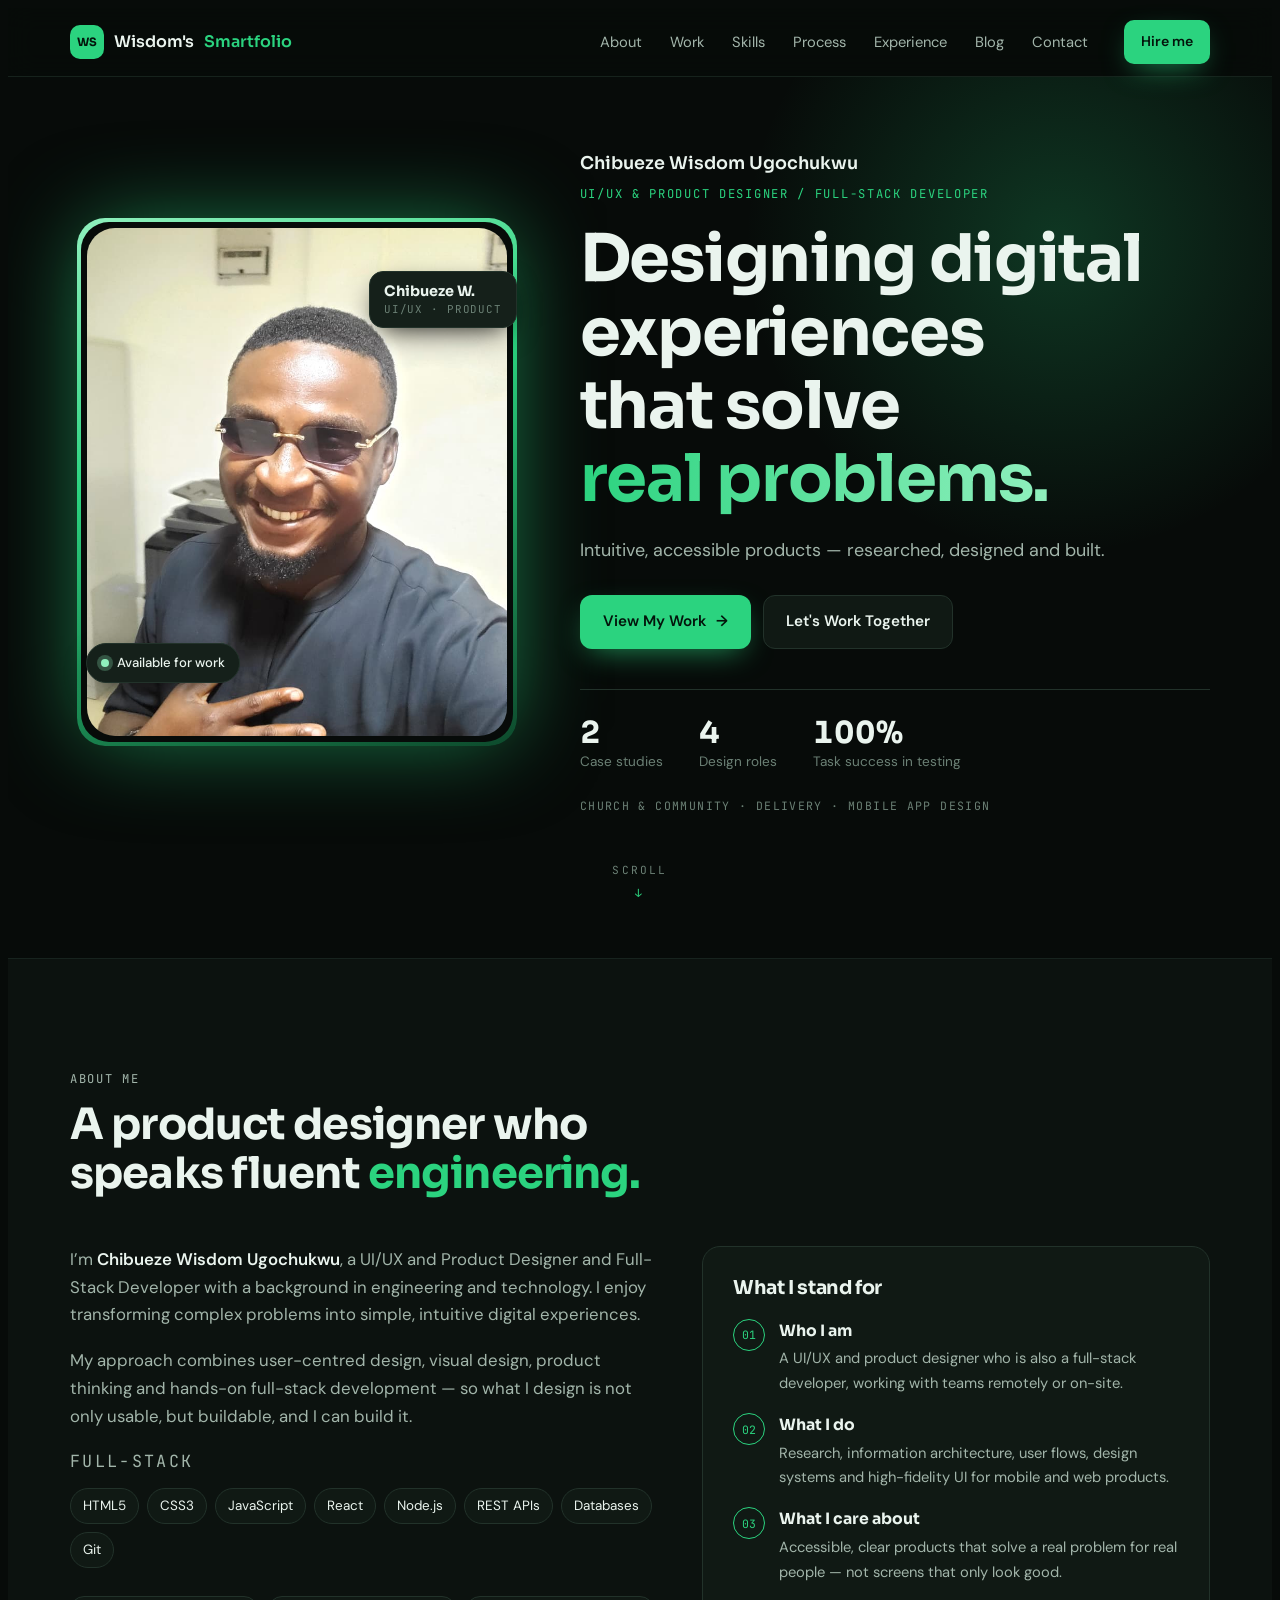
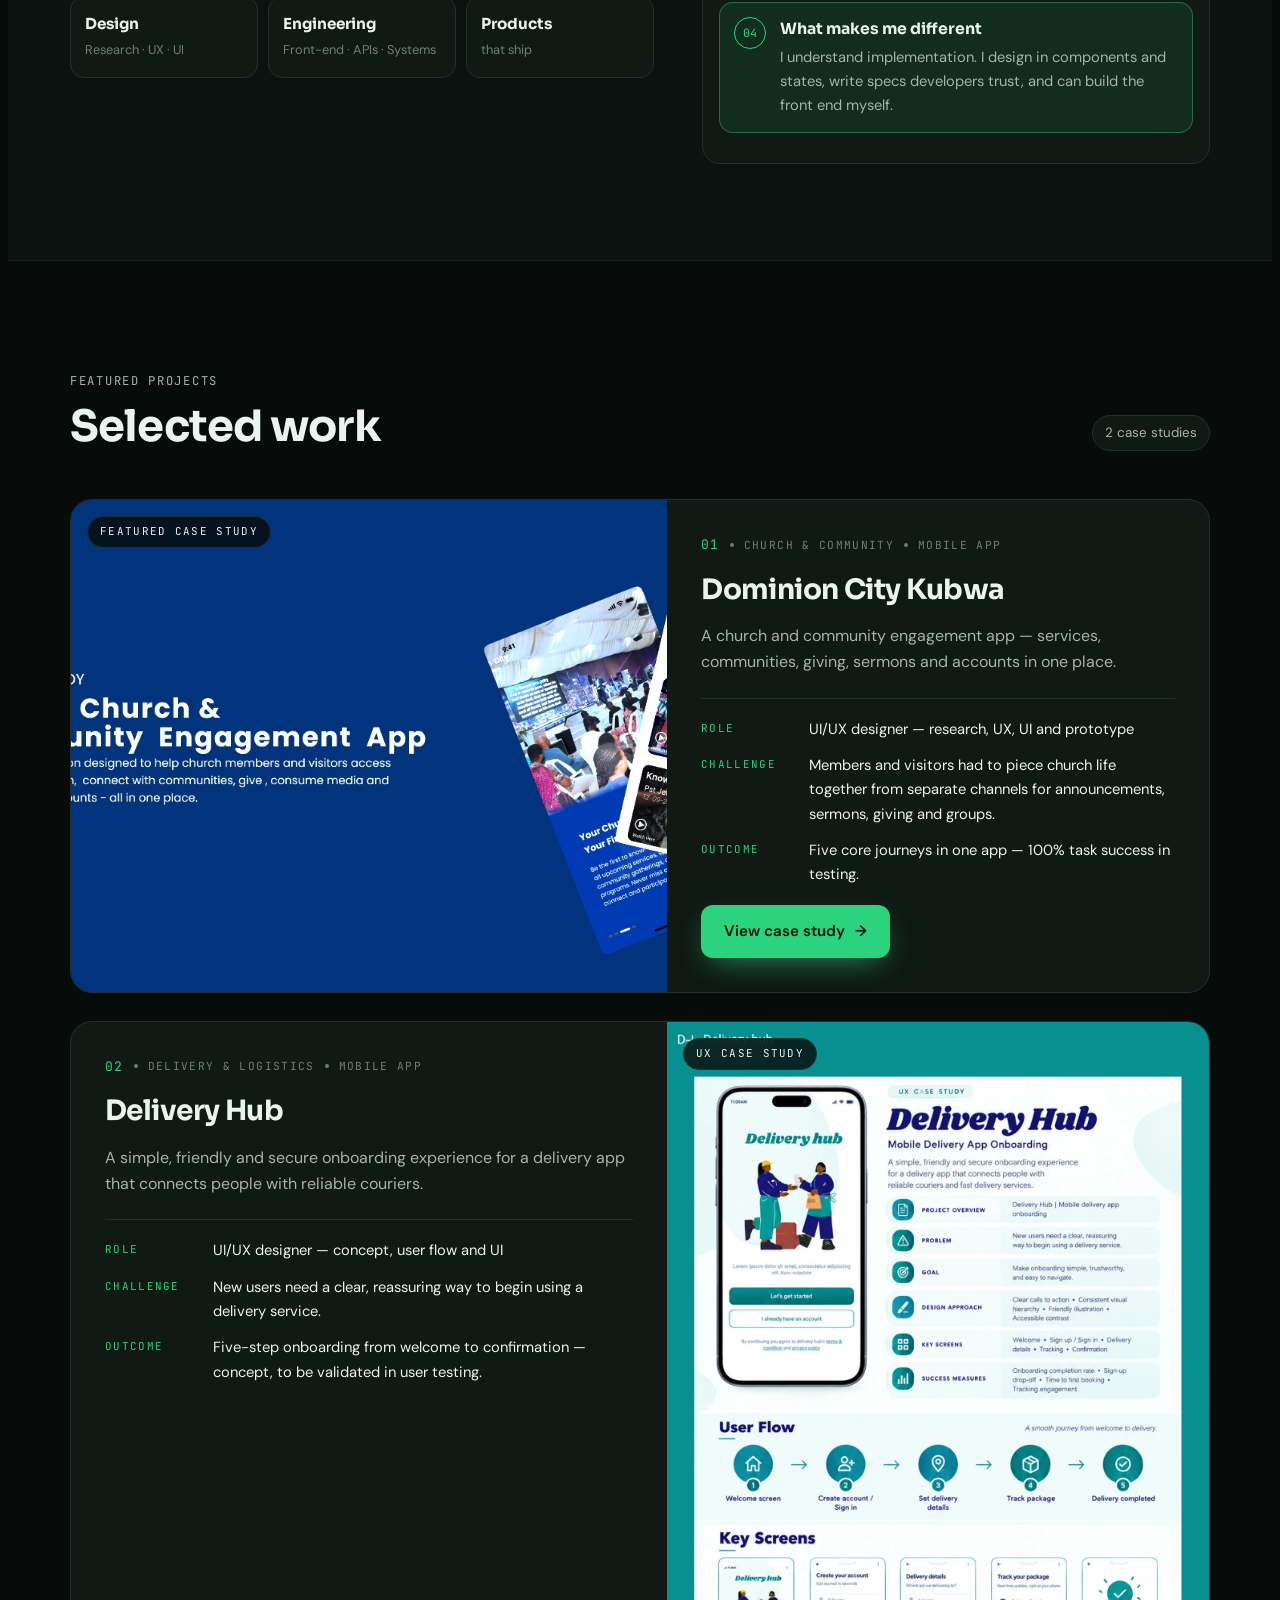
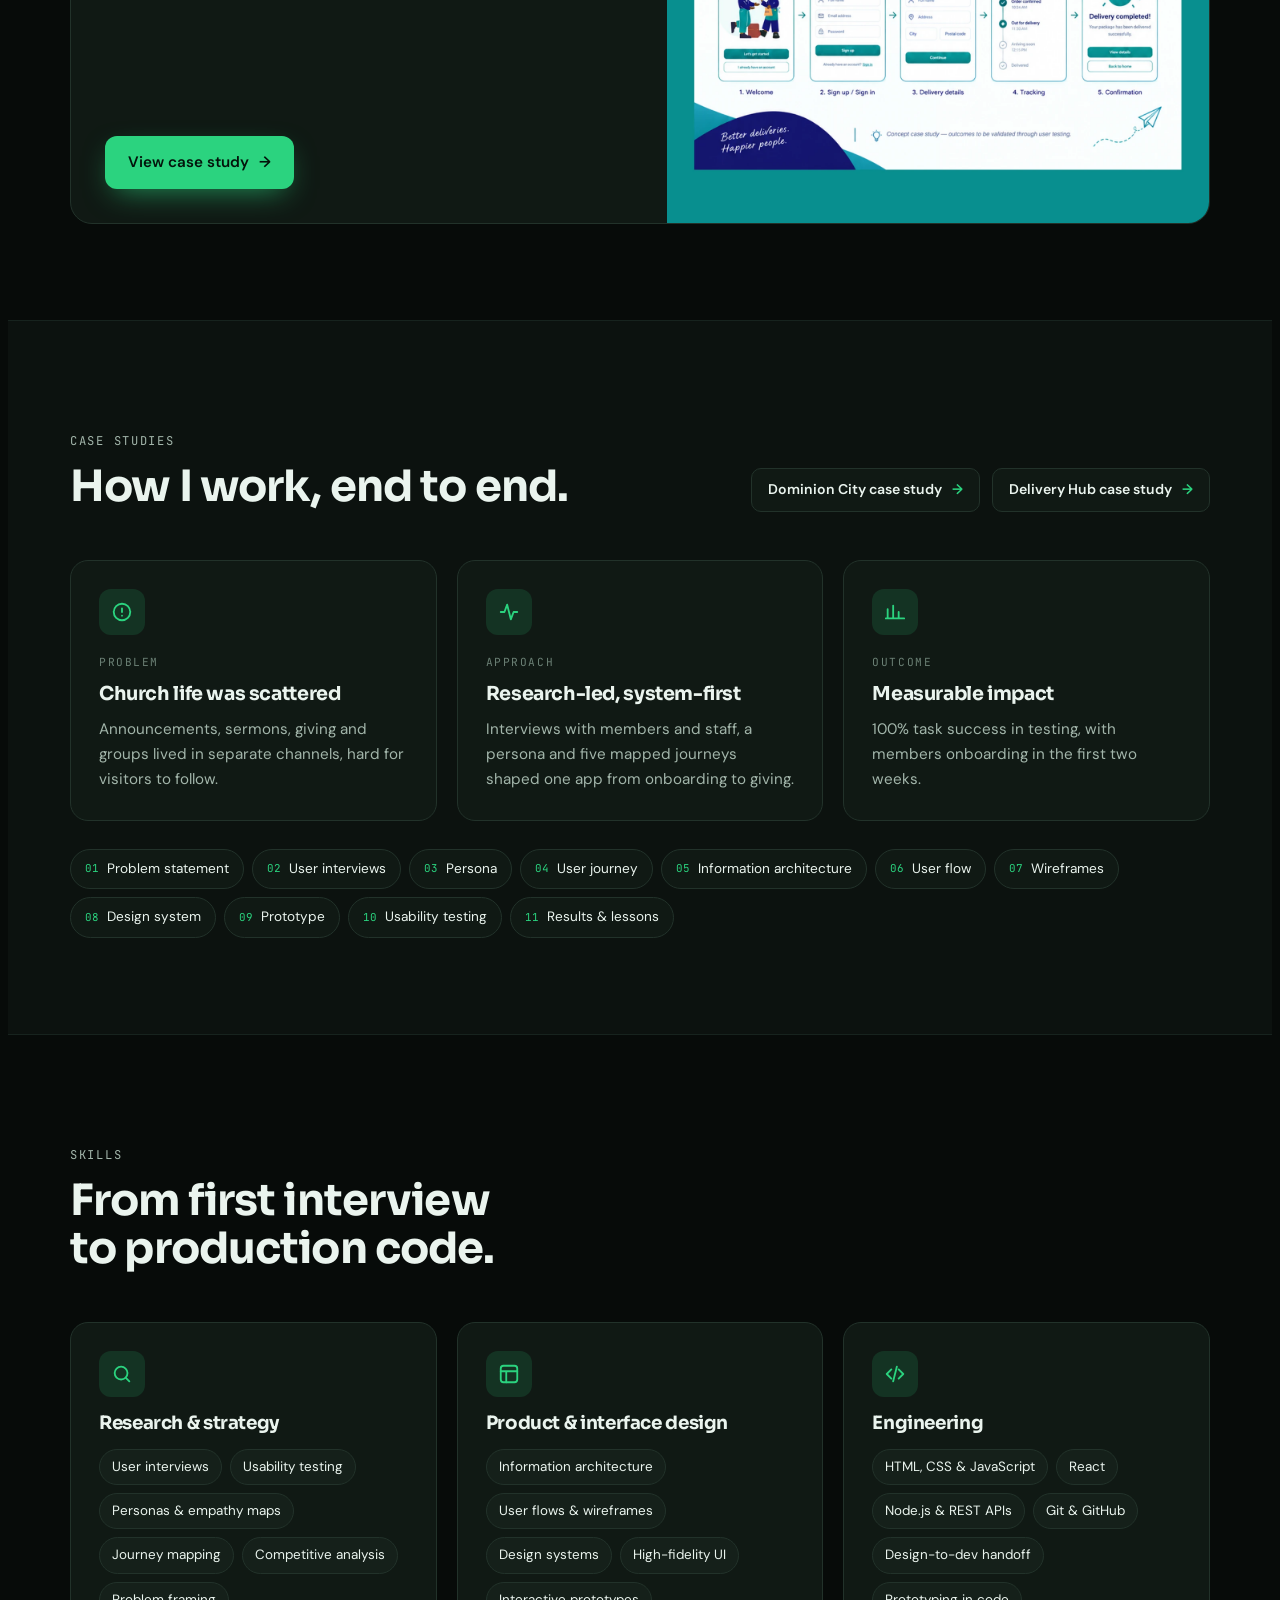
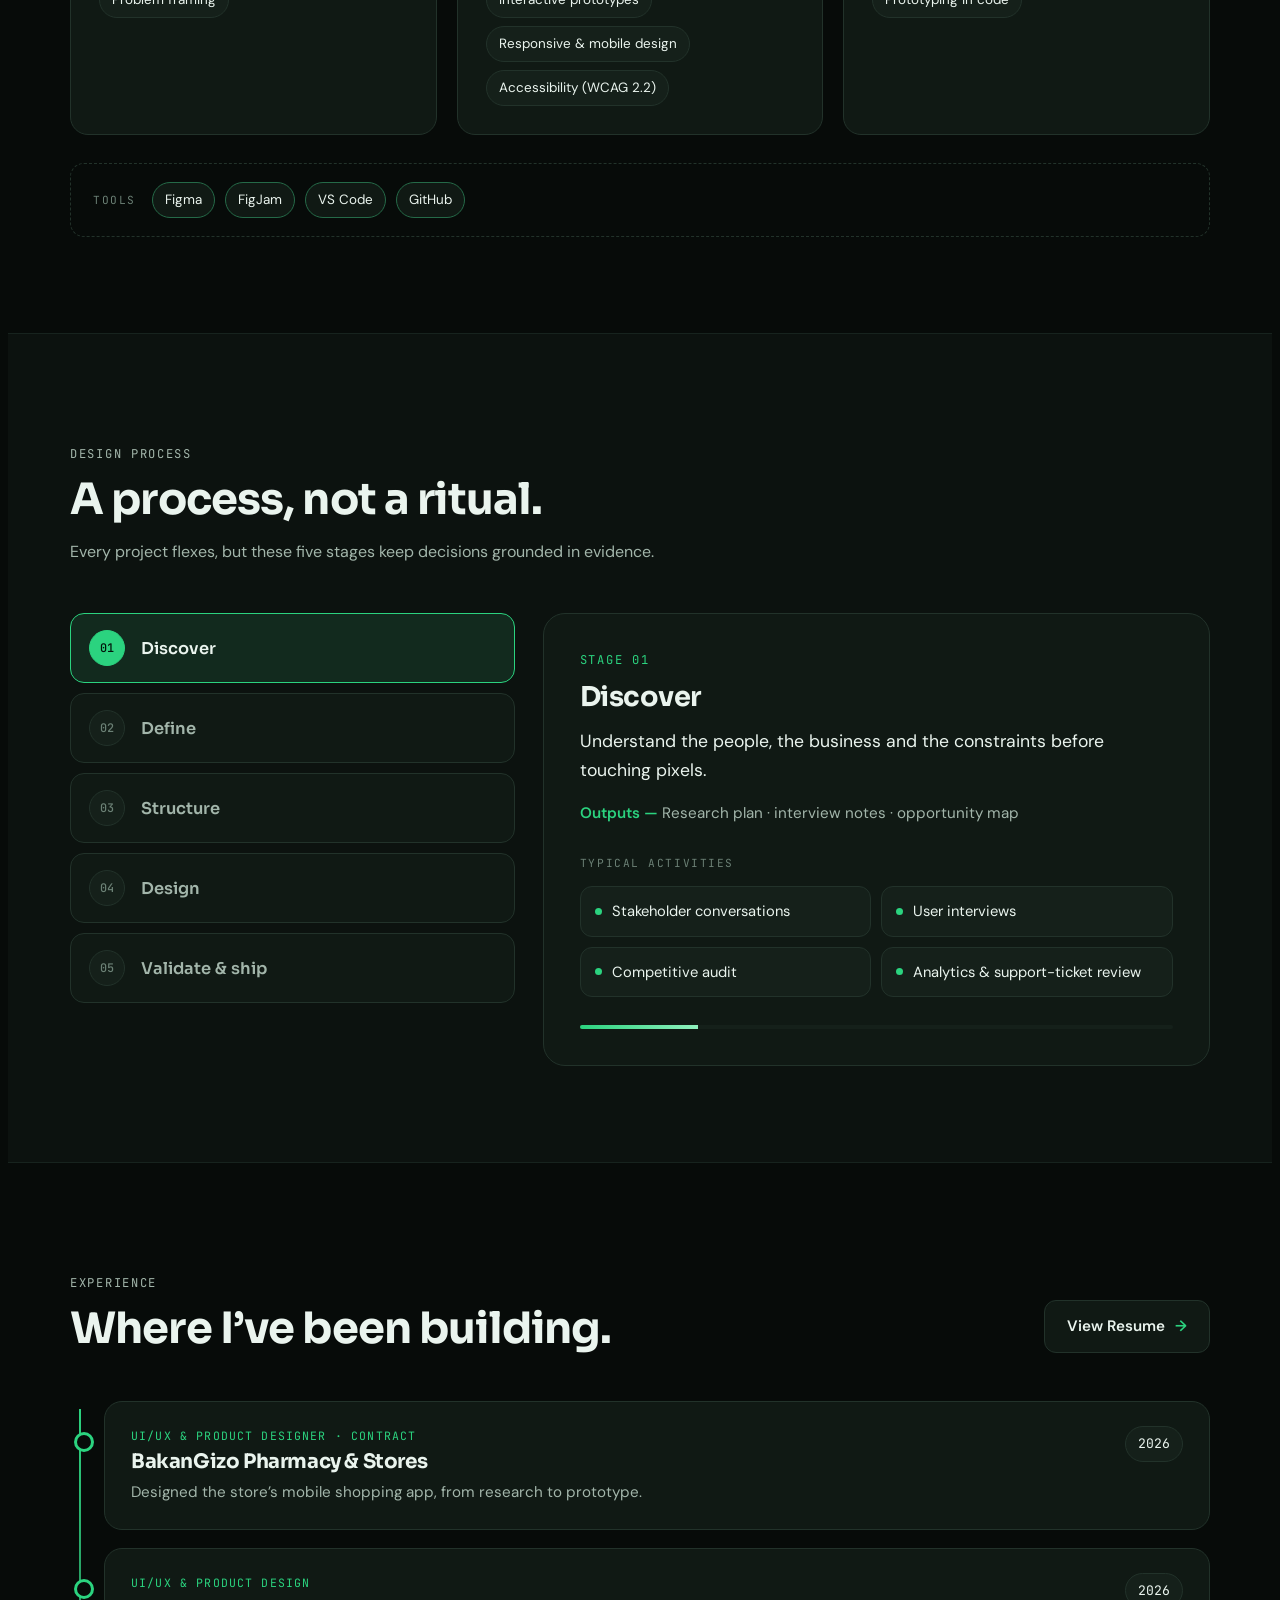
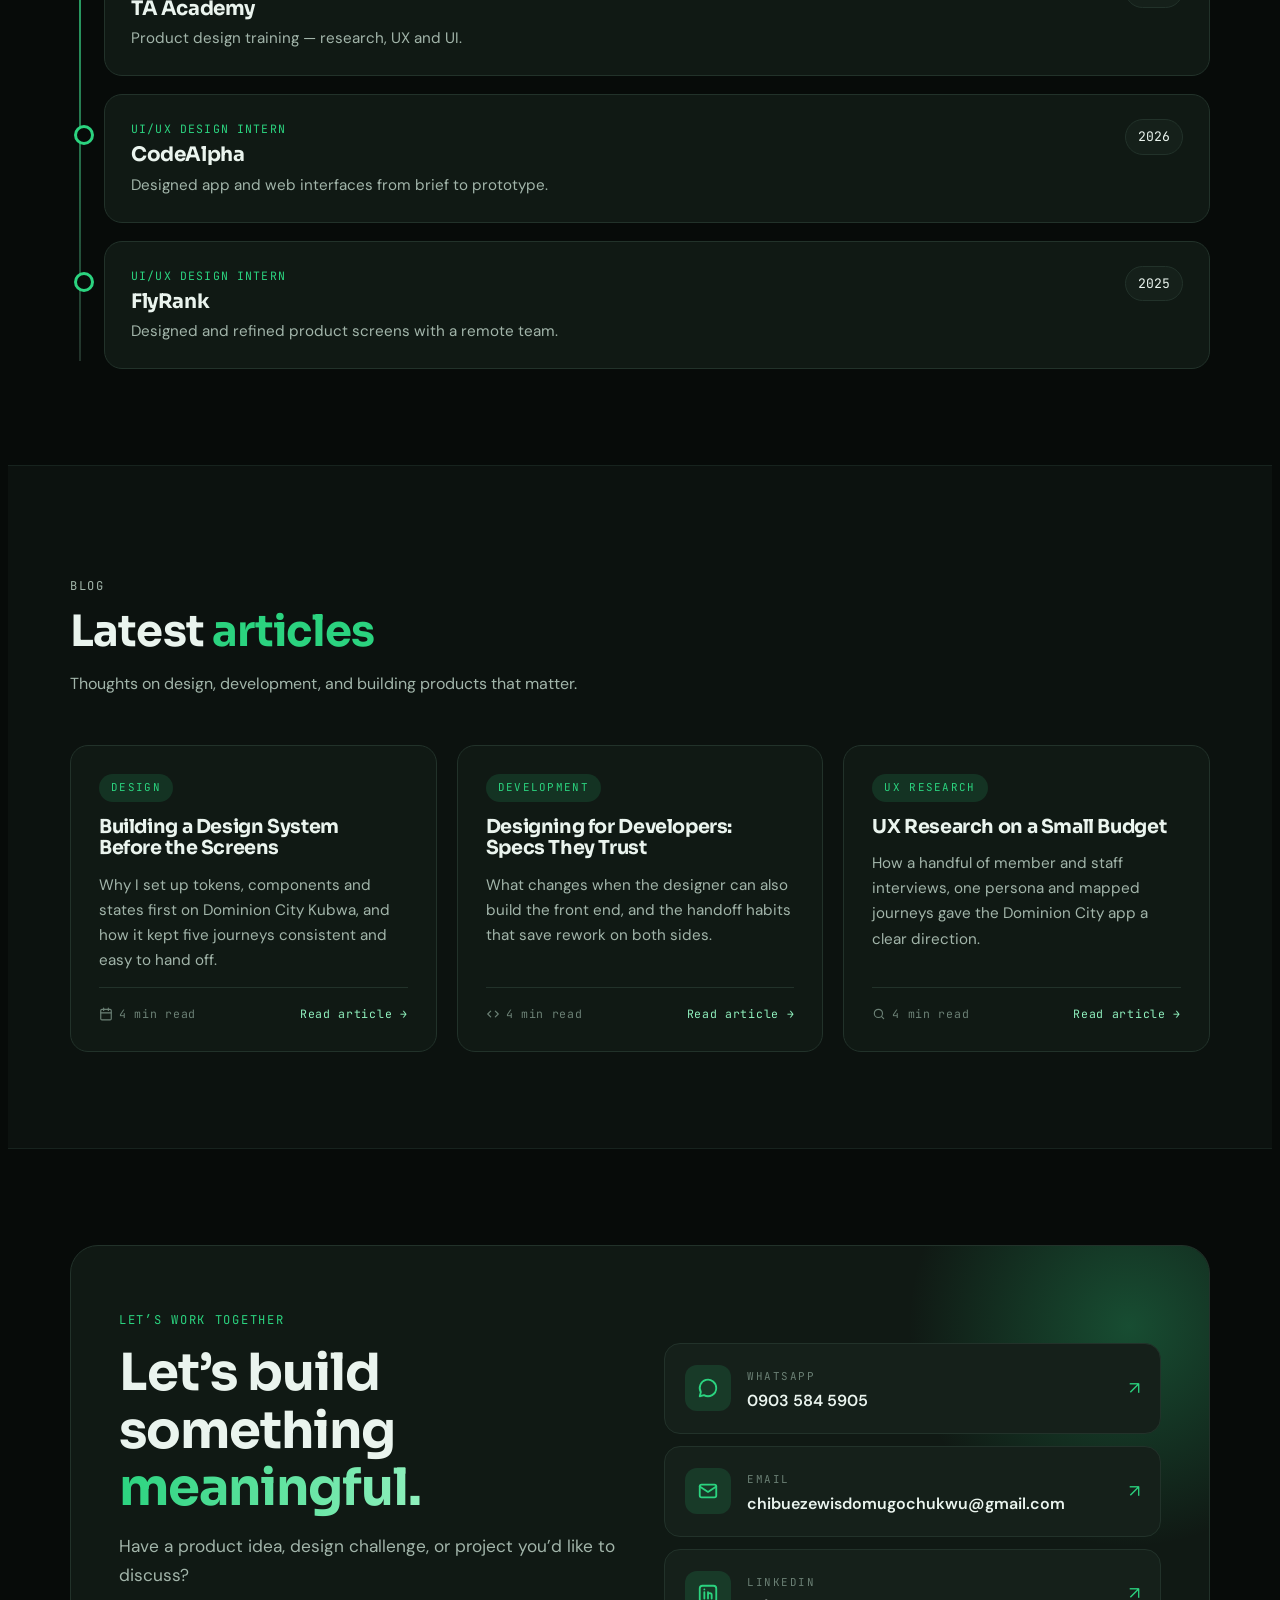
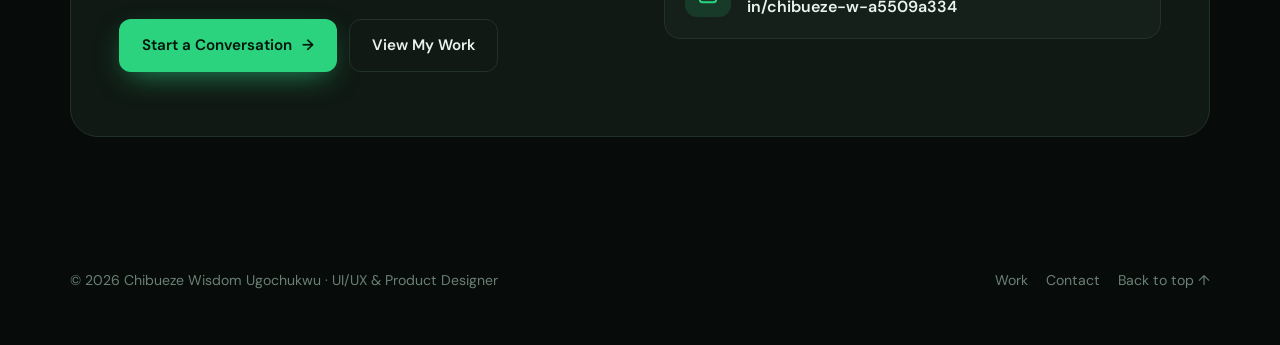
==== commit b1ec14f4: "Replace portfolio homepage" ====
--- a/index.html
+++ b/index.html
@@ -2,322 +2,610 @@
 <html lang="en">
 <head>
 <meta charset="utf-8">
-<meta name="viewport" content="width=device-width, initial-scale=1">
-<title>Chibueze Wisdom Ugochukwu — Product Designer</title>
-<meta name="description" content="Chibueze Wisdom Ugochukwu — UI/UX and Product Designer and Full-Stack Developer. Case studies, skills, process and experience.">
+<meta name="viewport" content="width=device-width, initial-scale=1, viewport-fit=cover">
+<title>Product Designer</title>
+<meta name="claude:viewport-fit-sides" content="cover">
+<meta name="description" content="Chibueze Wisdom Ugochukwu — UI/UX & Product Designer and Full-Stack Developer. Designing digital experiences that solve real problems.">
 <link rel="preconnect" href="https://fonts.googleapis.com">
 <link rel="preconnect" href="https://fonts.gstatic.com" crossorigin>
-<link href="https://fonts.googleapis.com/css2?family=Geist:wght@400;500;600;700&amp;family=Geist+Mono:wght@400;500&amp;display=swap" rel="stylesheet">
-<link rel="stylesheet" href="assets/css/home.css">
+<link rel="stylesheet" href="https://fonts.googleapis.com/css2?family=Sora:wght@500;600;700&family=DM+Sans:opsz,wght@9..40,400;9..40,500;9..40,600&family=JetBrains+Mono:wght@400;500&display=swap">
+<style>
+/* Layout: green-tinted black canvas, emerald accent; hero = glowing circular portrait + headline, then card-grid sections */
+:root{
+  --bg:#070b09;
+  --bg-2:#0c120f;
+  --card:#101914;
+  --card-2:#15201a;
+  --line:#22322a;
+  --fg:#eaf4ee;
+  --muted:#a2b5aa;
+  --dim:#6b8075;
+  --accent:#2bd37f;
+  --accent-2:#8ff0bd;
+  --accent-deep:#0d4a2c;
+  --on-accent:#03140b;
+  --ok:#8ff0bd;
+  --f-display:"Sora","Segoe UI",system-ui,sans-serif;
+  --f-body:"DM Sans","Segoe UI",system-ui,sans-serif;
+  --f-mono:"JetBrains Mono",ui-monospace,Consolas,monospace;
+  --r:18px;
+  --max:1180px;
+  color-scheme:dark;
+}
+*{box-sizing:border-box}
+html{scroll-behavior:smooth}
+@media (prefers-reduced-motion:reduce){html{scroll-behavior:auto}*{animation:none!important;transition:none!important}}
+body{background:var(--bg);color:var(--fg);font:16px/1.65 var(--f-body);-webkit-font-smoothing:antialiased;overflow-x:hidden}
+body::before{content:"";position:fixed;inset:0 0 auto;height:env(safe-area-inset-top,0px);z-index:60;background:var(--bg)}
+a{color:inherit;text-decoration:none}
+img{max-width:100%;display:block}
+h1,h2,h3{font-family:var(--f-display);line-height:1.12;margin:0;text-wrap:balance;letter-spacing:-.02em}
+p{margin:0}
+:focus-visible{outline:2px solid var(--accent-2);outline-offset:3px;border-radius:6px}
+.skip{position:absolute;left:-999px;top:8px;background:var(--accent);color:var(--on-accent);padding:8px 14px;border-radius:8px;z-index:100}
+.skip:focus{left:16px}
+.wrap{max-width:var(--max);margin:0 auto;padding-left:max(20px,env(safe-area-inset-left,0px));padding-right:max(20px,env(safe-area-inset-right,0px))}
+.accent{color:var(--accent)}
+.grad{background:linear-gradient(90deg,var(--accent),var(--accent-2));-webkit-background-clip:text;background-clip:text;color:transparent}
+
+/* nav */
+.nav{position:sticky;top:env(safe-area-inset-top,0px);z-index:50;background:color-mix(in srgb,var(--bg) 82%,transparent);backdrop-filter:blur(14px);-webkit-backdrop-filter:blur(14px);border-bottom:1px solid color-mix(in srgb,var(--line) 60%,transparent)}
+.nav .wrap{display:flex;align-items:center;gap:24px;height:68px}
+.brand{display:flex;align-items:center;gap:10px;font-family:var(--f-display);font-weight:600;font-size:1rem;white-space:nowrap}
+.brand-mark{display:grid;place-items:center;width:34px;height:34px;border-radius:10px;background:var(--accent);color:var(--on-accent);font-size:.72rem;font-weight:700;letter-spacing:.02em}
+.brand span.s{color:var(--accent)}
+.nav ul{display:flex;gap:4px;list-style:none;margin:0 0 0 auto;padding:0}
+.nav ul a{display:block;padding:8px 12px;border-radius:999px;color:var(--muted);font-size:.92rem;transition:color .2s,background .2s}
+.nav ul a:hover{color:var(--fg);background:var(--card)}
+.btn{display:inline-flex;align-items:center;justify-content:center;gap:10px;padding:13px 22px;border-radius:12px;font-weight:600;font-size:.95rem;border:1px solid transparent;transition:transform .2s,box-shadow .2s,background .2s,border-color .2s;white-space:nowrap}
+.btn-primary{background:var(--accent);color:var(--on-accent);box-shadow:0 10px 30px -10px color-mix(in srgb,var(--accent) 70%,transparent)}
+.btn-primary:hover{transform:translateY(-2px);background:var(--accent-2)}
+.btn-ghost{background:var(--card);border-color:var(--line);color:var(--fg)}
+.btn-ghost:hover{border-color:var(--accent);transform:translateY(-2px)}
+.btn-sm{padding:9px 16px;border-radius:10px;font-size:.88rem}
+.menu-btn{display:none;margin-left:auto;background:var(--card);border:1px solid var(--line);color:var(--fg);border-radius:10px;width:42px;height:42px;font-size:1.1rem;cursor:pointer}
+@media (max-width:900px){
+  .nav ul{display:none;position:absolute;top:68px;left:0;right:0;flex-direction:column;background:var(--bg-2);border-bottom:1px solid var(--line);padding:10px max(20px,env(safe-area-inset-right,0px)) 16px max(20px,env(safe-area-inset-left,0px))}
+  .nav ul.open{display:flex}
+  .nav ul a{padding:12px 14px}
+  .menu-btn{display:block}
+  .nav .hire{display:none}
+}
+
+/* hero */
+.hero{position:relative;padding-block:72px 56px;overflow:hidden}
+.hero::before{content:"";position:absolute;inset:-20% -10% auto auto;width:680px;height:680px;border-radius:50%;background:radial-gradient(circle,color-mix(in srgb,var(--accent) 22%,transparent),transparent 65%);pointer-events:none}
+.hero .wrap{position:relative;display:grid;grid-template-columns:minmax(0,.9fr) minmax(0,1.25fr);gap:56px;align-items:center}
+.portrait{position:relative;justify-self:center;width:min(100%,440px);aspect-ratio:1145/1374;max-width:100%;--arch:28px}
+.portrait .ring{position:absolute;inset:0;border-radius:var(--arch);background:linear-gradient(160deg,var(--accent-2),var(--accent) 40%,var(--accent-deep));box-shadow:0 0 90px -10px color-mix(in srgb,var(--accent) 60%,transparent)}
+.portrait .ring::after{content:"";position:absolute;inset:4px;border-radius:var(--arch);background:var(--bg)}
+.portrait img{position:absolute;inset:10px;width:calc(100% - 20px);height:calc(100% - 20px);border-radius:var(--arch);object-fit:cover;z-index:1}
+.badge-av{position:absolute;z-index:2;left:2%;bottom:12%;display:flex;align-items:center;gap:8px;background:var(--card-2);border:1px solid var(--line);padding:8px 14px;border-radius:999px;font-size:.82rem;font-weight:500;box-shadow:0 10px 30px -10px #000}
+.dot{width:8px;height:8px;border-radius:50%;background:var(--ok);box-shadow:0 0 0 4px color-mix(in srgb,var(--ok) 25%,transparent)}
+.chip-float{position:absolute;z-index:2;right:0;top:10%;background:var(--card-2);border:1px solid var(--line);padding:10px 14px;border-radius:14px;font-size:.78rem;line-height:1.3;box-shadow:0 10px 30px -10px #000}
+.chip-float b{display:block;font-family:var(--f-display);font-size:.9rem}
+.chip-float span{color:var(--dim);font-family:var(--f-mono);font-size:.68rem;letter-spacing:.08em}
+.eyebrow{font-family:var(--f-mono);font-size:.76rem;letter-spacing:.14em;text-transform:uppercase;color:var(--accent)}
+.hero-name{font-family:var(--f-display);font-weight:600;font-size:1.1rem;margin-bottom:6px}
+.hero h1{font-size:clamp(2.3rem,5.4vw,4.1rem);font-weight:700;margin:18px 0 20px}
+.hero .lede{color:var(--muted);font-size:1.12rem;max-width:52ch}
+.cta-row{display:flex;flex-wrap:wrap;gap:12px;margin-top:30px}
+.stats{display:flex;flex-wrap:wrap;gap:36px;margin-top:40px;padding-top:28px;border-top:1px solid var(--line)}
+.stat b{display:block;font-family:var(--f-display);font-size:1.9rem;font-weight:700;line-height:1;font-variant-numeric:tabular-nums}
+.stat span{color:var(--dim);font-size:.85rem}
+.focus-line{margin-top:22px;font-family:var(--f-mono);font-size:.72rem;letter-spacing:.12em;color:var(--dim)}
+.scroll-cue{display:flex;flex-direction:column;align-items:center;gap:4px;margin:46px auto 0;width:max-content;font-family:var(--f-mono);font-size:.7rem;letter-spacing:.2em;color:var(--dim)}
+.scroll-cue i{font-style:normal;color:var(--accent);animation:bob 1.8s ease-in-out infinite}
+@keyframes bob{50%{transform:translateY(5px)}}
+@media (max-width:900px){
+  .hero{padding-block:40px 40px}
+  .hero .wrap{grid-template-columns:1fr;gap:36px}
+  .portrait{width:min(78vw,320px)}
+}
+
+/* sections */
+section.sec{padding-block:96px}
+section.alt{background:var(--bg-2);border-block:1px solid color-mix(in srgb,var(--line) 55%,transparent)}
+.head{display:flex;flex-wrap:wrap;align-items:flex-end;justify-content:space-between;gap:20px;margin-bottom:48px}
+.head h2{font-size:clamp(1.8rem,3.6vw,2.7rem);font-weight:700;margin-top:12px;max-width:20ch}
+.head p{color:var(--muted);max-width:56ch;margin-top:14px}
+.link-arrow{display:inline-flex;align-items:center;gap:8px;color:var(--accent);font-weight:600;font-size:.95rem}
+.link-arrow:hover{color:var(--accent-2)}
+.link-arrow .a{transition:transform .2s}
+.link-arrow:hover .a{transform:translateX(4px)}
+@media (max-width:640px){section.sec{padding-block:68px}}
+
+/* about */
+.about-grid{display:grid;grid-template-columns:minmax(0,1.15fr) minmax(0,1fr);gap:48px;align-items:start}
+.about-copy p{color:var(--muted);font-size:1.05rem;max-width:62ch}
+.about-copy p+p{margin-top:18px}
+.about-copy strong{color:var(--fg);font-weight:600}
+.stack-label{margin-top:30px;font-family:var(--f-mono);font-size:.72rem;letter-spacing:.14em;color:var(--accent)}
+.pills{display:flex;flex-wrap:wrap;gap:8px;margin-top:12px}
+.pill{padding:6px 12px;border-radius:999px;background:var(--card);border:1px solid var(--line);font-size:.84rem;color:var(--fg)}
+.trio{display:grid;grid-template-columns:repeat(3,minmax(0,1fr));gap:10px;margin-top:28px}
+.trio div{background:var(--card);border:1px solid var(--line);border-radius:14px;padding:14px}
+.trio b{display:block;font-family:var(--f-display);font-size:.95rem}
+.trio span{color:var(--dim);font-size:.8rem}
+.stand{background:var(--card);border:1px solid var(--line);border-radius:var(--r);padding:30px}
+.stand h3{font-size:1.2rem;margin-bottom:20px}
+.stand ol{list-style:none;margin:0;padding:0;display:grid;gap:18px}
+.stand li{display:grid;grid-template-columns:auto 1fr;gap:14px}
+.stand .n{display:grid;place-items:center;width:32px;height:32px;border-radius:50%;border:1.5px solid var(--accent);color:var(--accent);font-family:var(--f-mono);font-size:.72rem}
+.stand li b{display:block;font-family:var(--f-display);font-size:.98rem;margin-bottom:2px}
+.stand li p{color:var(--muted);font-size:.92rem}
+.stand li.hl{background:color-mix(in srgb,var(--accent) 10%,transparent);border:1px solid color-mix(in srgb,var(--accent) 40%,transparent);border-radius:14px;padding:14px;margin:0 -14px}
+@media (max-width:900px){.about-grid{grid-template-columns:1fr}}
+@media (max-width:480px){.trio{grid-template-columns:1fr}}
+
+/* work */
+.projects{display:grid;gap:28px}
+.project{display:grid;grid-template-columns:minmax(0,1.1fr) minmax(0,1fr);background:var(--card);border:1px solid var(--line);border-radius:22px;overflow:hidden;transition:border-color .25s,transform .25s}
+.project:hover{border-color:color-mix(in srgb,var(--accent) 55%,var(--line));transform:translateY(-3px)}
+.project:nth-child(even) .p-media{order:2}
+.p-media{position:relative;background:var(--card-2);min-height:280px;overflow:hidden}
+.p-media img{width:100%;height:100%;object-fit:cover;transition:transform .5s}
+.project:hover .p-media img{transform:scale(1.04)}
+.p-tag{position:absolute;top:16px;left:16px;background:color-mix(in srgb,var(--bg) 80%,transparent);backdrop-filter:blur(8px);border:1px solid var(--line);padding:6px 12px;border-radius:999px;font-family:var(--f-mono);font-size:.68rem;letter-spacing:.12em}
+.p-body{padding:34px;display:flex;flex-direction:column;gap:18px;min-width:0}
+.p-meta{display:flex;flex-wrap:wrap;align-items:center;gap:10px;font-family:var(--f-mono);font-size:.7rem;letter-spacing:.12em;color:var(--dim)}
+.p-meta .num{color:var(--accent);font-size:.82rem}
+.p-meta .sep{width:4px;height:4px;border-radius:50%;background:var(--dim)}
+.p-body h3{font-size:1.75rem}
+.p-body > p{color:var(--muted)}
+.facts{display:grid;gap:12px;margin:4px 0 0;padding:18px 0 0;border-top:1px solid var(--line)}
+.facts div{display:grid;grid-template-columns:96px 1fr;gap:12px}
+.facts dt{font-family:var(--f-mono);font-size:.68rem;letter-spacing:.12em;color:var(--accent);padding-top:3px}
+.facts dd{margin:0;font-size:.92rem;color:var(--fg)}
+.p-body .btn{align-self:flex-start;margin-top:auto}
+@media (max-width:860px){.project{grid-template-columns:1fr}.project:nth-child(even) .p-media{order:0}.p-media{min-height:220px;aspect-ratio:16/10}}
+@media (max-width:420px){.facts div{grid-template-columns:1fr;gap:2px}.p-body{padding:24px}}
+
+/* case studies */
+.cs-links{display:flex;flex-wrap:wrap;gap:12px}
+.cs-grid{display:grid;grid-template-columns:repeat(3,minmax(0,1fr));gap:20px}
+.cs-card{background:var(--card);border:1px solid var(--line);border-radius:var(--r);padding:28px;display:flex;flex-direction:column;gap:12px}
+.icon{display:grid;place-items:center;width:46px;height:46px;border-radius:12px;background:color-mix(in srgb,var(--accent) 14%,transparent);color:var(--accent)}
+.icon svg{width:22px;height:22px}
+.cs-card .k{font-family:var(--f-mono);font-size:.7rem;letter-spacing:.14em;color:var(--dim);text-transform:uppercase;margin-top:6px}
+.cs-card h3{font-size:1.2rem}
+.cs-card p{color:var(--muted);font-size:.95rem}
+.method{margin-top:28px;display:flex;flex-wrap:wrap;gap:8px;counter-reset:m}
+.method span{counter-increment:m;display:inline-flex;align-items:center;gap:8px;padding:8px 14px;border-radius:999px;background:var(--card);border:1px solid var(--line);font-size:.85rem}
+.method span::before{content:counter(m,decimal-leading-zero);font-family:var(--f-mono);font-size:.68rem;color:var(--accent)}
+@media (max-width:860px){.cs-grid{grid-template-columns:1fr}}
+
+/* skills */
+.skills-grid{display:grid;grid-template-columns:repeat(3,minmax(0,1fr));gap:20px}
+.sk{background:var(--card);border:1px solid var(--line);border-radius:var(--r);padding:28px;transition:border-color .25s}
+.sk:hover{border-color:color-mix(in srgb,var(--accent) 50%,var(--line))}
+.sk h3{font-size:1.15rem;margin:16px 0 16px}
+.sk .pills .pill{background:var(--card-2)}
+.tools{display:flex;flex-wrap:wrap;align-items:center;gap:10px;margin-top:28px;padding:18px 22px;border:1px dashed var(--line);border-radius:14px}
+.tools .lbl{font-family:var(--f-mono);font-size:.7rem;letter-spacing:.14em;color:var(--dim);margin-right:6px}
+.tools .pill{border-color:color-mix(in srgb,var(--accent) 35%,var(--line))}
+@media (max-width:900px){.skills-grid{grid-template-columns:1fr}}
+
+/* process */
+.proc{display:grid;grid-template-columns:minmax(0,.8fr) minmax(0,1.2fr);gap:28px;align-items:start}
+.tabs{display:grid;gap:10px}
+.tab{display:flex;align-items:center;gap:16px;width:100%;text-align:left;padding:16px 18px;border-radius:14px;background:var(--card);border:1px solid var(--line);color:var(--muted);font:600 1.02rem var(--f-display);cursor:pointer;transition:all .2s}
+.tab .n{display:grid;place-items:center;width:36px;height:36px;border-radius:50%;background:var(--card-2);border:1px solid var(--line);font:500 .74rem var(--f-mono);color:var(--dim);flex:none}
+.tab:hover{color:var(--fg)}
+.tab[aria-selected="true"]{color:var(--fg);border-color:var(--accent);background:color-mix(in srgb,var(--accent) 9%,var(--card))}
+.tab[aria-selected="true"] .n{background:var(--accent);border-color:var(--accent);color:var(--on-accent)}
+.panel{background:var(--card);border:1px solid var(--line);border-radius:22px;padding:36px;min-height:100%}
+.panel .eyebrow{display:block}
+.panel h3{font-size:1.7rem;margin:12px 0 14px}
+.panel .desc{color:var(--fg);font-size:1.1rem;max-width:48ch}
+.panel .out{margin-top:16px;color:var(--muted);font-size:.95rem}
+.panel .out b{color:var(--accent);font-weight:600}
+.panel .act-lbl{margin-top:28px;font-family:var(--f-mono);font-size:.7rem;letter-spacing:.14em;color:var(--dim)}
+.acts{list-style:none;margin:14px 0 0;padding:0;display:grid;grid-template-columns:repeat(2,minmax(0,1fr));gap:10px}
+.acts li{display:flex;align-items:center;gap:10px;padding:12px 14px;border-radius:12px;background:var(--card-2);border:1px solid var(--line);font-size:.92rem}
+.acts li::before{content:"";width:7px;height:7px;border-radius:50%;background:var(--accent);flex:none}
+.progress{margin-top:28px;height:4px;border-radius:4px;background:var(--card-2);overflow:hidden}
+.progress i{display:block;height:100%;background:linear-gradient(90deg,var(--accent),var(--accent-2));transition:width .35s}
+@media (max-width:860px){.proc{grid-template-columns:1fr}.tabs{grid-template-columns:repeat(5,minmax(0,1fr));gap:6px}.tab{flex-direction:column;gap:6px;padding:12px 4px;font-size:.72rem;text-align:center;justify-content:center}.panel{padding:26px}}
+@media (max-width:480px){.tab .t{display:none}.acts{grid-template-columns:1fr}}
+
+/* experience */
+.timeline{position:relative;display:grid;gap:18px;padding-left:34px}
+.timeline::before{content:"";position:absolute;left:9px;top:8px;bottom:8px;width:2px;background:linear-gradient(var(--accent),var(--line))}
+.job{position:relative;display:grid;grid-template-columns:minmax(0,1fr) auto;gap:8px 24px;background:var(--card);border:1px solid var(--line);border-radius:var(--r);padding:24px 26px;transition:border-color .25s}
+.job:hover{border-color:color-mix(in srgb,var(--accent) 50%,var(--line))}
+.job::before{content:"";position:absolute;left:-31px;top:30px;width:14px;height:14px;border-radius:50%;background:var(--bg);border:3px solid var(--accent)}
+.job .role{font-family:var(--f-mono);font-size:.72rem;letter-spacing:.1em;color:var(--accent);text-transform:uppercase}
+.job h3{font-size:1.25rem;margin:6px 0 6px}
+.job p{color:var(--muted);font-size:.95rem}
+.job .yr{font-family:var(--f-mono);font-size:.82rem;color:var(--fg);background:var(--card-2);border:1px solid var(--line);padding:6px 12px;border-radius:999px;align-self:start;font-variant-numeric:tabular-nums}
+@media (max-width:520px){.job{grid-template-columns:1fr}.job .yr{order:-1;justify-self:start}}
+
+/* blog */
+.posts{display:grid;grid-template-columns:repeat(3,minmax(0,1fr));gap:20px}
+.post{display:flex;flex-direction:column;gap:14px;background:var(--card);border:1px solid var(--line);border-radius:var(--r);padding:28px;transition:border-color .25s,transform .25s}
+.post:hover{border-color:color-mix(in srgb,var(--accent) 50%,var(--line));transform:translateY(-3px)}
+.post .cat{align-self:flex-start;padding:5px 12px;border-radius:999px;background:color-mix(in srgb,var(--accent) 14%,transparent);color:var(--accent);font-family:var(--f-mono);font-size:.68rem;letter-spacing:.12em;text-transform:uppercase}
+.post h3{font-size:1.2rem}
+.post p{color:var(--muted);font-size:.95rem}
+.post-foot{display:flex;flex-wrap:wrap;align-items:center;gap:14px;margin-top:auto;padding-top:16px;border-top:1px solid var(--line);font-family:var(--f-mono);font-size:.72rem;letter-spacing:.06em;color:var(--dim)}
+.post-foot span{display:inline-flex;align-items:center;gap:6px}
+.post-foot svg{width:14px;height:14px}
+.post-foot .soon{margin-left:auto;color:var(--accent-2)}
+@media (max-width:900px){.posts{grid-template-columns:1fr}}
+
+/* contact */
+.contact{position:relative;border-radius:28px;padding:64px 48px;overflow:hidden;background:var(--card);border:1px solid var(--line)}
+.contact::before{content:"";position:absolute;right:-160px;top:-160px;width:480px;height:480px;border-radius:50%;background:radial-gradient(circle,color-mix(in srgb,var(--accent) 28%,transparent),transparent 65%);pointer-events:none}
+.contact-grid{position:relative;display:grid;grid-template-columns:minmax(0,1fr) minmax(0,1fr);gap:48px;align-items:center}
+.contact h2{font-size:clamp(2rem,4.4vw,3.2rem);margin:14px 0 16px}
+.contact .sub{color:var(--muted);font-size:1.08rem;max-width:44ch}
+.cards{display:grid;gap:12px}
+.cc{display:grid;grid-template-columns:auto minmax(0,1fr) auto;align-items:center;gap:16px;padding:18px 20px;border-radius:16px;background:var(--card-2);border:1px solid var(--line);transition:border-color .2s,transform .2s}
+.cc:hover{border-color:var(--accent);transform:translateX(4px)}
+.cc .k{font-family:var(--f-mono);font-size:.68rem;letter-spacing:.14em;color:var(--dim)}
+.cc .v{display:block;font-weight:600;overflow-wrap:anywhere}
+.cc .go{color:var(--accent);font-size:1.1rem}
+@media (max-width:900px){.contact{padding:40px 22px}.contact-grid{grid-template-columns:1fr;gap:32px}}
+
+footer{padding-block:36px 44px;color:var(--dim);font-size:.88rem}
+footer .wrap{display:flex;flex-wrap:wrap;gap:16px;justify-content:space-between;align-items:center}
+footer nav{display:flex;flex-wrap:wrap;gap:18px}
+footer a:hover{color:var(--accent)}
+
+/* entrance */
+@media (prefers-reduced-motion:no-preference){
+  .rise{animation:rise .8s cubic-bezier(.2,.7,.2,1) both}
+  .rise.d1{animation-delay:.08s}.rise.d2{animation-delay:.16s}.rise.d3{animation-delay:.24s}.rise.d4{animation-delay:.32s}
+  @keyframes rise{from{opacity:.001;transform:translateY(18px)}}
+}
+</style>
 </head>
 <body>
-<div class="site">
+
 <a class="skip" href="#main">Skip to content</a>
 
-<header class="header">
-<div class="wrap">
-<nav class="nav" aria-label="Primary">
-<a class="brand" href="#top" aria-label="Chibueze Wisdom Ugochukwu — home"><span class="mark">CWU</span><span>Chibueze Ugochukwu</span></a>
-<ul class="navlinks">
-<li><a class="navlink" href="#about">About</a></li>
-<li><a class="navlink" href="#work">Work</a></li>
-<li><a class="navlink" href="#skills">Skills</a></li>
-<li><a class="navlink" href="#process">Process</a></li>
-<li><a class="navlink" href="#experience">Experience</a></li>
-<li style="margin-left: 12px"><a class="btn btn-primary" href="#contact" style="min-height: 42px; padding: 0 18px">Let's talk</a></li>
-</ul>
-<button class="menu-btn" type="button" aria-expanded="false" aria-controls="mobile-menu" id="menu-btn"><span id="menu-label">Menu</span>
-<svg width="16" height="16" viewBox="0 0 16 16" fill="none" stroke="currentColor" stroke-width="1.5" aria-hidden="true"><path d="M2 5h12M2 11h12"></path></svg>
-</button>
-</nav>
-<div class="mobile-panel" id="mobile-menu" hidden>
-<a href="#about">About</a>
-<a href="#work">Work</a>
-<a href="#skills">Skills</a>
-<a href="#process">Process</a>
-<a href="#experience">Experience</a>
-<a href="#contact">Contact</a>
-</div>
-</div>
+<header class="nav" id="top">
+  <div class="wrap">
+    <a class="brand" href="#top" aria-label="Wisdom's Smartfolio, back to top"><span class="brand-mark">WS</span>Wisdom's <span class="s">Smartfolio</span></a>
+    <button class="menu-btn" id="menuBtn" aria-label="Open menu" aria-expanded="false" aria-controls="navList">☰</button>
+    <ul id="navList">
+      <li><a href="#about">About</a></li>
+      <li><a href="#work">Work</a></li>
+      <li><a href="#skills">Skills</a></li>
+      <li><a href="#process">Process</a></li>
+      <li><a href="#experience">Experience</a></li>
+      <li><a href="#blog">Blog</a></li>
+      <li><a href="#contact">Contact</a></li>
+    </ul>
+    <a class="btn btn-primary btn-sm hire" href="https://mail.google.com/mail/?view=cm&amp;fs=1&amp;to=chibuezewisdomugochukwu@gmail.com&amp;su=Hiring%20enquiry%20%E2%80%94%20Chibueze%20Ugochukwu" target="_blank" rel="noopener">Hire me</a>
+  </div>
 </header>
 
 <main id="main">
-<section class="hero" id="top" aria-labelledby="hero-title">
-<div class="wrap">
-<div class="hero-grid">
-<div>
-<div class="rise">
-<p class="id-name">Chibueze Wisdom Ugochukwu</p>
-<p class="id-role">UI/UX &amp; Product Designer<span aria-hidden="true">/</span>Full-Stack Developer</p>
-</div>
-<h1 class="h1 rise d1" id="hero-title">Designing digital experiences that solve <em>real problems.</em></h1>
-<p class="hero-sub rise d2">Intuitive, accessible products — researched, designed and built.</p>
-<div class="ctas rise d3">
-<a class="btn btn-primary" href="#work">View My Work <span class="arr" aria-hidden="true">→</span></a>
-<a class="btn btn-ghost" href="#contact">Let's Work Together</a>
-</div>
-</div>
-<div class="visual rise d2">
-<div class="mini-phone">
-<img class="mp-photo" src="assets/img/portrait.jpg" alt="">
-<div class="mp-name">Chibueze W.</div>
-<div class="mp-role">UI/UX · Product</div>
-<div class="row"><div class="blk" style="flex: 1; height: 22px"></div><div class="blk" style="flex: 1; height: 22px"></div><div class="blk" style="flex: 1; height: 22px"></div></div>
-<div class="ln" style="width: 80%"></div>
-<div class="ln" style="width: 55%"></div>
-<a class="mp-cta" href="https://mail.google.com/mail/?view=cm&amp;fs=1&amp;to=chibuezewisdomugochukwu@gmail.com&amp;su=Hiring%20enquiry%20%E2%80%94%20Chibueze%20Ugochukwu" target="_blank" rel="noopener" aria-label="Hire me — email Chibueze in Gmail">Hire me</a>
-</div>
-<figure class="frame">
-<span class="frame-label" aria-hidden="true"><svg width="10" height="10" viewBox="0 0 10 10" fill="none" stroke="currentColor" stroke-width="1.3"><path d="M3 0v10M7 0v10M0 3h10M0 7h10"></path></svg>Chibueze / Portrait</span>
-<div class="frame-img"><img src="assets/img/portrait.jpg" alt="Chibueze Wisdom Ugochukwu smiling, wearing tinted glasses and a navy top"></div>
-<span class="hdl tl" aria-hidden="true"></span><span class="hdl tr" aria-hidden="true"></span><span class="hdl bl" aria-hidden="true"></span><span class="hdl br" aria-hidden="true"></span>
-<figcaption class="frame-tag"><span class="tag-dot" aria-hidden="true"></span>Available for work</figcaption>
-</figure>
-<div class="cursor" aria-hidden="true"><svg width="18" height="18" viewBox="0 0 18 18"><path d="M2 1.5l13 6.2-5.6 1.6-2.3 5.4z" fill="#111318" stroke="#fff" stroke-width="1.2" stroke-linejoin="round"></path></svg><span>You</span></div>
-</div>
-</div>
-<div class="hero-foot rise d3">
-<span>Church &amp; community · Delivery · Mobile app design</span>
-<a href="#about">Scroll <span aria-hidden="true">↓</span></a>
-</div>
-</div>
-</section>
-
-<section class="section" id="about" aria-labelledby="about-title">
-<div class="wrap">
-<div class="ab-top">
-<div class="reveal">
-<p class="eyebrow">About me</p>
-<h2 class="h2" id="about-title" style="max-width: 16ch">A product designer who speaks fluent engineering.</h2>
-<p class="ab-intro">I’m Chibueze Wisdom Ugochukwu, a UI/UX and Product Designer and Full-Stack Developer with a background in engineering and technology. I enjoy transforming complex problems into simple, intuitive digital experiences.</p>
-<p class="lede">My approach combines user-centred design, visual design, product thinking and hands-on full-stack development — so what I design is not only usable, but buildable, and I can build it.</p>
-<div class="stack" aria-label="Full-stack languages and tools">
-<span class="stack-k">Full-stack</span>
-<ul>
-<li>HTML5</li><li>CSS3</li><li>JavaScript</li><li>React</li><li>Node.js</li><li>REST APIs</li><li>Databases</li><li>Git</li>
-</ul>
-</div>
-</div>
-<div class="venn reveal" role="img" aria-label="Diagram: design and engineering overlap to create products that ship">
-<div class="vc vc-a"><span>Design</span><small>Research · UX · UI</small></div>
-<div class="vc vc-b"><span>Engineering</span><small>Front-end · APIs · Systems</small></div>
-<div class="v-mid"><span>Products<br>that ship</span></div>
-</div>
-</div>
-<div class="qa">
-<div class="q reveal"><span class="idx">01 — Who I am</span><p>A UI/UX and product designer who is also a full-stack developer, working with teams remotely or on-site.</p></div>
-<div class="q reveal"><span class="idx">02 — What I do</span><p>Research, information architecture, user flows, design systems and high-fidelity UI for mobile and web products.</p></div>
-<div class="q reveal"><span class="idx">03 — What I care about</span><p>Accessible, clear products that solve a real problem for real people — not screens that only look good.</p></div>
-<div class="q q-key reveal"><span class="idx">04 — What makes me different</span><p>I understand implementation. I design in components and states, write specs developers trust, and can build the front end myself.</p></div>
-</div>
-</div>
-</section>
-
-<section class="section" id="work" aria-labelledby="work-title">
-<div class="wrap">
-<div class="sec-head">
-<div><p class="eyebrow">Featured projects</p><h2 class="h2" id="work-title">Selected work</h2></div>
-<p class="idx">2 case studies</p>
-</div>
-
-<article class="feat reveal">
-<div class="fthumb">
-<span class="flag">Featured case study</span>
-<img src="assets/img/dominion-cover.jpg" alt="Dominion City Kubwa app: onboarding screen and video messages list on two phones">
-<span class="peek" aria-hidden="true">View case study →</span>
-</div>
-<div class="fbody">
-<div>
-<div class="ptop"><span class="pnum">01</span><span class="sep" aria-hidden="true"></span><span>Church &amp; community</span><span class="sep" aria-hidden="true"></span><span>Mobile app</span></div>
-<h3 class="ptitle"><a class="stretch" href="dominion-city-kubwa.html">Dominion City Kubwa</a></h3>
-<p class="pprod">A church and community engagement app — services, communities, giving, sermons and accounts in one place.</p>
-<span class="pcta">View case study <span class="arr" aria-hidden="true">→</span></span>
-</div>
-<dl class="pspec">
-<div><dt>Role</dt><dd>UI/UX designer — research, UX, UI and prototype</dd></div>
-<div><dt>Challenge</dt><dd>Members and visitors had to piece church life together from separate channels for announcements, sermons, giving and groups.</dd></div>
-<div class="out"><dt>Outcome</dt><dd>Five core journeys in one app — 100% task success in testing.</dd></div>
-</dl>
-</div>
-</article>
-
-<article class="feat dh-feat reveal">
-<div class="fthumb dh">
-<span class="flag" style="color: #1E1B8E">UX case study</span>
-<img src="assets/img/delivery-hub-board.webp" alt="Delivery Hub app: welcome screen on a phone beside the case study title">
-<span class="peek" aria-hidden="true">View case study →</span>
-</div>
-<div class="fbody">
-<div>
-<div class="ptop"><span class="pnum">02</span><span class="sep" aria-hidden="true"></span><span>Delivery &amp; logistics</span><span class="sep" aria-hidden="true"></span><span>Mobile app</span></div>
-<h3 class="ptitle"><a class="stretch" href="delivery-hub.html">Delivery Hub</a></h3>
-<p class="pprod">A simple, friendly and secure onboarding experience for a delivery app that connects people with reliable couriers.</p>
-<span class="pcta">View case study <span class="arr" aria-hidden="true">→</span></span>
-</div>
-<dl class="pspec">
-<div><dt>Role</dt><dd>UI/UX designer — concept, user flow and UI</dd></div>
-<div><dt>Challenge</dt><dd>New users need a clear, reassuring way to begin using a delivery service.</dd></div>
-<div class="out"><dt>Outcome</dt><dd>Five-step onboarding from welcome to confirmation — concept, to be validated in user testing.</dd></div>
-</dl>
-</div>
-</article>
-
-</div>
-</section>
-
-<section class="section" id="case-studies" aria-labelledby="cs-title">
-<div class="wrap">
-<div class="sec-head">
-<div><p class="eyebrow">Case studies</p><h2 class="h2" id="cs-title">How I work, end to end.</h2></div>
-<div class="sec-btns"><a class="btn btn-ghost" href="dominion-city-kubwa.html">Dominion City case study <span class="arr" aria-hidden="true">→</span></a><a class="btn btn-ghost" href="delivery-hub.html">Delivery Hub case study <span class="arr" aria-hidden="true">→</span></a></div>
-</div>
-<div class="feature reveal">
-<div><span class="idx">Problem</span><h3>Church life was scattered</h3><p>Announcements, sermons, giving and groups lived in separate channels, hard for visitors to follow.</p></div>
-<div><span class="idx">Approach</span><h3>Research-led, system-first</h3><p>Interviews with members and staff, a persona and five mapped journeys shaped one app from onboarding to giving.</p></div>
-<div><span class="idx">Outcome</span><h3>Measurable impact</h3><p>100% task success in testing, with members onboarding in the first two weeks.</p></div>
-</div>
-<div class="chips" aria-label="What every case study covers">
-<span class="chip">Problem statement</span><span class="chip">User interviews</span><span class="chip">Persona</span><span class="chip">User journey</span><span class="chip">Information architecture</span><span class="chip">User flow</span><span class="chip">Wireframes</span><span class="chip">Design system</span><span class="chip">Prototype</span><span class="chip">Usability testing</span><span class="chip">Results &amp; lessons</span>
-</div>
-</div>
-</section>
-
-<section class="section" id="skills" aria-labelledby="skills-title">
-<div class="wrap">
-<div class="sec-head"><div><p class="eyebrow">Skills</p><h2 class="h2" id="skills-title">From first interview to production code.</h2></div></div>
-<div class="skills">
-<div class="skill reveal">
-<span class="ico" aria-hidden="true"><svg width="20" height="20" viewBox="0 0 20 20" fill="none" stroke="currentColor" stroke-width="1.5"><circle cx="9" cy="9" r="5.5"></circle><path d="M13 13l4 4"></path></svg></span>
-<h3>Research &amp; strategy</h3>
-<ul><li>User interviews</li><li>Usability testing</li><li>Personas &amp; empathy maps</li><li>Journey mapping</li><li>Competitive analysis</li><li>Problem framing</li></ul>
-</div>
-<div class="skill reveal">
-<span class="ico" aria-hidden="true"><svg width="20" height="20" viewBox="0 0 20 20" fill="none" stroke="currentColor" stroke-width="1.5"><rect x="3" y="3" width="6" height="6" rx="1.5"></rect><rect x="11" y="3" width="6" height="6" rx="1.5"></rect><rect x="3" y="11" width="6" height="6" rx="1.5"></rect><rect x="11" y="11" width="6" height="6" rx="1.5"></rect></svg></span>
-<h3>Product &amp; interface design</h3>
-<ul><li>Information architecture</li><li>User flows &amp; wireframes</li><li>Design systems</li><li>High-fidelity UI</li><li>Interactive prototypes</li><li>Responsive &amp; mobile design</li><li>Accessibility (WCAG 2.2)</li></ul>
-</div>
-<div class="skill reveal">
-<span class="ico" aria-hidden="true"><svg width="20" height="20" viewBox="0 0 20 20" fill="none" stroke="currentColor" stroke-width="1.5"><path d="M7 6l-4 4 4 4M13 6l4 4-4 4"></path></svg></span>
-<h3>Engineering</h3>
-<ul><li>HTML, CSS &amp; JavaScript</li><li>React</li><li>Node.js &amp; REST APIs</li><li>Git &amp; GitHub</li><li>Design-to-dev handoff</li><li>Prototyping in code</li></ul>
-</div>
-</div>
-<div class="chips"><span class="chip">Figma</span><span class="chip">FigJam</span><span class="chip">VS Code</span><span class="chip">GitHub</span></div>
-</div>
-</section>
-
-<section class="section" id="process" aria-labelledby="process-title">
-<div class="wrap">
-<div class="sec-head"><div><p class="eyebrow">Design process</p><h2 class="h2" id="process-title">A process, not a ritual.</h2></div><p class="lede" style="max-width: 40ch; margin: 0">Every project flexes, but these five stages keep decisions grounded in evidence.</p></div>
-<div class="tabs" role="group" aria-label="Design process stages" id="process-tabs">
-<button type="button" class="step-tab on" aria-pressed="true" data-step="0"><span class="mono">01</span>Discover</button>
-<button type="button" class="step-tab" aria-pressed="false" data-step="1"><span class="mono">02</span>Define</button>
-<button type="button" class="step-tab" aria-pressed="false" data-step="2"><span class="mono">03</span>Structure</button>
-<button type="button" class="step-tab" aria-pressed="false" data-step="3"><span class="mono">04</span>Design</button>
-<button type="button" class="step-tab" aria-pressed="false" data-step="4"><span class="mono">05</span>Validate &amp; ship</button>
-</div>
-<div class="panel" aria-live="polite" id="process-panel">
-<div>
-<p class="eyebrow">Stage <span id="ps-n">01</span></p>
-<p class="big" id="ps-summary">Understand the people, the business and the constraints before touching pixels.</p>
-<div class="out"><strong style="color: var(--ink); font-weight: 500">Outputs — </strong><span id="ps-output">Research plan · interview notes · opportunity map</span></div>
-</div>
-<div>
-<p class="eyebrow" style="margin-bottom: 12px">Typical activities</p>
-<ol id="ps-acts">
-<li>Stakeholder conversations</li><li>User interviews</li><li>Competitive audit</li><li>Analytics &amp; support-ticket review</li>
-</ol>
-</div>
-</div>
-</div>
-</section>
-
-<section class="section" id="experience" aria-labelledby="xp-title">
-<div class="wrap">
-<div class="sec-head"><div><p class="eyebrow">Experience</p><h2 class="h2" id="xp-title">Where I’ve been building.</h2></div><a class="btn btn-ghost" href="resume.html">View Resume <span class="arr" aria-hidden="true">→</span></a></div>
-<ol class="xp">
-<li class="reveal">
-<span class="idx">2026</span>
-<div><h3>UI/UX &amp; Product Designer · Contract</h3><p class="org">BakanGizo Pharmacy &amp; Stores</p></div>
-<p class="d">Designed the store’s mobile shopping app, from research to prototype.</p>
-</li>
-<li class="reveal">
-<span class="idx">2026</span>
-<div><h3>UI/UX &amp; Product Design</h3><p class="org">TA Academy</p></div>
-<p class="d">Product design training — research, UX and UI.</p>
-</li>
-<li class="reveal">
-<span class="idx">2026</span>
-<div><h3>UI/UX Design Intern</h3><p class="org">CodeAlpha</p></div>
-<p class="d">Designed app and web interfaces from brief to prototype.</p>
-</li>
-<li class="reveal">
-<span class="idx">2025</span>
-<div><h3>UI/UX Design Intern</h3><p class="org">FlyRank</p></div>
-<p class="d">Designed and refined product screens with a remote team.</p>
-</li>
-</ol>
-</div>
-</section>
-
-<!--
-  Testimonials — hidden until real quotes are in. Fill in the placeholders and remove this comment wrapper to show it.
-<section class="section" id="testimonials" aria-labelledby="t-title">
-<div class="wrap">
-<div class="sec-head"><div><p class="eyebrow">Testimonials</p><h2 class="h2" id="t-title">What collaborators say.</h2></div></div>
-<div class="quotes">
-<figure class="quote reveal" style="margin: 0">
-<blockquote><span class="ph">“[Quote from your BakanGizo client — two or three sentences on what you delivered and what working with you was like.]”</span></blockquote>
-<figcaption class="who"><span class="avatar" aria-hidden="true"></span><span><strong style="font-weight: 500">[Name], [Role]</strong><br><span style="color: var(--muted)">BakanGizo Pharmacy &amp; Stores · UI/UX</span></span></figcaption>
-</figure>
-<figure class="quote reveal" style="margin: 0">
-<blockquote><span class="ph">“[Quote from someone at Dominion City Kubwa — how the app design serves members and visitors.]”</span></blockquote>
-<figcaption class="who"><span class="avatar" aria-hidden="true"></span><span><strong style="font-weight: 500">[Name], [Role]</strong><br><span style="color: var(--muted)">Dominion City Kubwa · DCK Mobile App</span></span></figcaption>
-</figure>
-</div>
-</div>
-</section>
--->
-
-<section id="contact" aria-labelledby="contact-title" style="padding: 40px 0 0">
-<div class="wrap">
-<div class="cta-end reveal">
-<p class="eyebrow">Let’s work together</p>
-<h2 id="contact-title">Let’s build something meaningful.</h2>
-<p class="l">Have a product idea, design challenge, or project you’d like to discuss?</p>
-<div class="cta-btns">
-<a class="btn btn-light" href="https://wa.me/2349035845905?text=Hi%20Chibueze%2C%20I%E2%80%99d%20like%20to%20discuss%20a%20project." target="_blank" rel="noopener">Start a Conversation <span class="arr" aria-hidden="true">→</span></a>
-<a class="btn btn-ghost-light" href="#work">View My Work</a>
-</div>
-<div class="ccards">
-<a class="ccard" href="https://wa.me/2349035845905" target="_blank" rel="noopener">
-<span class="ccard-ico" aria-hidden="true"><svg width="20" height="20" viewBox="0 0 20 20" fill="none" stroke="currentColor" stroke-width="1.5" stroke-linejoin="round"><path d="M3.2 16.8l1-3.4A7.2 7.2 0 1 1 6.8 16z"></path><path d="M7.4 7.2c.2-.5.5-.6.8-.6h.5l.8 1.8-.6.8c.4.9 1.2 1.7 2.1 2.1l.8-.6 1.8.8v.5c0 .3-.1.6-.6.8-.5.3-1.3.3-2.3-.2a6.4 6.4 0 0 1-3-3c-.5-1-.5-1.8-.3-2.4z"></path></svg></span>
-<span class="ccard-tx"><small>WhatsApp</small><b>0903 584 5905</b></span>
-<span class="ccard-arr" aria-hidden="true">↗</span>
-</a>
-<a class="ccard" href="https://mail.google.com/mail/?view=cm&amp;fs=1&amp;to=chibuezewisdomugochukwu@gmail.com&amp;su=Let%E2%80%99s%20build%20something%20meaningful" target="_blank" rel="noopener">
-<span class="ccard-ico" aria-hidden="true"><svg width="20" height="20" viewBox="0 0 20 20" fill="none" stroke="currentColor" stroke-width="1.5"><rect x="2.5" y="4.5" width="15" height="11" rx="2"></rect><path d="M3 5.5l7 5.5 7-5.5"></path></svg></span>
-<span class="ccard-tx"><small>Email</small><b>chibuezewisdomugochukwu<wbr>@gmail.com</b></span>
-<span class="ccard-arr" aria-hidden="true">↗</span>
-</a>
-<a class="ccard" href="https://www.linkedin.com/in/chibueze-w-a5509a334" target="_blank" rel="noopener">
-<span class="ccard-ico" aria-hidden="true"><svg width="20" height="20" viewBox="0 0 20 20" fill="none" stroke="currentColor" stroke-width="1.5"><rect x="2.5" y="2.5" width="15" height="15" rx="3"></rect><path d="M6.5 8.5v5M6.5 6v.01M9.5 13.5v-5M9.5 10.5c0-1.2.9-2 2-2s2 .8 2 2v3"></path></svg></span>
-<span class="ccard-tx"><small>LinkedIn</small><b>in/chibueze-w-a5509a334</b></span>
-<span class="ccard-arr" aria-hidden="true">↗</span>
-</a>
-</div>
-</div>
-</div>
-</section>
+
+<section class="hero">
+  <div class="wrap">
+    <div class="portrait rise">
+      <div class="ring" aria-hidden="true"></div>
+      <img src="assets/img/portrait.jpg" alt="Chibueze Wisdom Ugochukwu smiling at his desk in a black shirt and tinted gold-rimmed glasses, with a laptop, design books and a mug" width="1145" height="1374">
+      <div class="badge-av"><span class="dot" aria-hidden="true"></span>Available for work</div>
+      <div class="chip-float" aria-hidden="true"><b>Chibueze W.</b><span>UI/UX · PRODUCT</span></div>
+    </div>
+    <div>
+      <p class="hero-name rise">Chibueze Wisdom Ugochukwu</p>
+      <p class="eyebrow rise d1">UI/UX &amp; Product Designer / Full-Stack Developer</p>
+      <h1 class="rise d2">Designing digital experiences that solve <span class="grad">real problems.</span></h1>
+      <p class="lede rise d3">Intuitive, accessible products — researched, designed and built.</p>
+      <div class="cta-row rise d4">
+        <a class="btn btn-primary" href="#work">View My Work <span aria-hidden="true">→</span></a>
+        <a class="btn btn-ghost" href="#contact">Let's Work Together</a>
+      </div>
+      <div class="stats rise d4">
+        <div class="stat"><b>2</b><span>Case studies</span></div>
+        <div class="stat"><b>4</b><span>Design roles</span></div>
+        <div class="stat"><b>100%</b><span>Task success in testing</span></div>
+      </div>
+      <p class="focus-line">CHURCH &amp; COMMUNITY · DELIVERY · MOBILE APP DESIGN</p>
+    </div>
+  </div>
+  <a class="scroll-cue" href="#about">SCROLL <i aria-hidden="true">↓</i></a>
+</section>
+
+<section class="sec alt" id="about">
+  <div class="wrap">
+    <div class="head">
+      <div>
+        <p class="eyebrow">About me</p>
+        <h2>A product designer who speaks fluent <span class="accent">engineering.</span></h2>
+      </div>
+    </div>
+    <div class="about-grid">
+      <div class="about-copy">
+        <p>I’m <strong>Chibueze Wisdom Ugochukwu</strong>, a UI/UX and Product Designer and Full-Stack Developer with a background in engineering and technology. I enjoy transforming complex problems into simple, intuitive digital experiences.</p>
+        <p>My approach combines user-centred design, visual design, product thinking and hands-on full-stack development — so what I design is not only usable, but buildable, and I can build it.</p>
+        <p class="stack-label">FULL-STACK</p>
+        <div class="pills">
+          <span class="pill">HTML5</span><span class="pill">CSS3</span><span class="pill">JavaScript</span><span class="pill">React</span><span class="pill">Node.js</span><span class="pill">REST APIs</span><span class="pill">Databases</span><span class="pill">Git</span>
+        </div>
+        <div class="trio">
+          <div><b>Design</b><span>Research · UX · UI</span></div>
+          <div><b>Engineering</b><span>Front-end · APIs · Systems</span></div>
+          <div><b>Products</b><span>that ship</span></div>
+        </div>
+      </div>
+      <div class="stand">
+        <h3>What I stand for</h3>
+        <ol>
+          <li><span class="n">01</span><div><b>Who I am</b><p>A UI/UX and product designer who is also a full-stack developer, working with teams remotely or on-site.</p></div></li>
+          <li><span class="n">02</span><div><b>What I do</b><p>Research, information architecture, user flows, design systems and high-fidelity UI for mobile and web products.</p></div></li>
+          <li><span class="n">03</span><div><b>What I care about</b><p>Accessible, clear products that solve a real problem for real people — not screens that only look good.</p></div></li>
+          <li class="hl"><span class="n">04</span><div><b>What makes me different</b><p>I understand implementation. I design in components and states, write specs developers trust, and can build the front end myself.</p></div></li>
+        </ol>
+      </div>
+    </div>
+  </div>
+</section>
+
+<section class="sec" id="work">
+  <div class="wrap">
+    <div class="head">
+      <div>
+        <p class="eyebrow">Featured projects</p>
+        <h2>Selected work</h2>
+      </div>
+      <p class="pill">2 case studies</p>
+    </div>
+    <div class="projects">
+      <article class="project">
+        <a class="p-media" href="dominion-city-kubwa.html" aria-label="Dominion City Kubwa case study">
+          <img src="assets/img/dominion-cover.jpg" alt="Dominion City Kubwa app: onboarding screen and video messages list on two phones" loading="lazy">
+          <span class="p-tag">FEATURED CASE STUDY</span>
+        </a>
+        <div class="p-body">
+          <div class="p-meta"><span class="num">01</span><span class="sep"></span>CHURCH &amp; COMMUNITY<span class="sep"></span>MOBILE APP</div>
+          <h3>Dominion City Kubwa</h3>
+          <p>A church and community engagement app — services, communities, giving, sermons and accounts in one place.</p>
+          <dl class="facts">
+            <div><dt>ROLE</dt><dd>UI/UX designer — research, UX, UI and prototype</dd></div>
+            <div><dt>CHALLENGE</dt><dd>Members and visitors had to piece church life together from separate channels for announcements, sermons, giving and groups.</dd></div>
+            <div><dt>OUTCOME</dt><dd>Five core journeys in one app — 100% task success in testing.</dd></div>
+          </dl>
+          <a class="btn btn-primary" href="dominion-city-kubwa.html">View case study <span aria-hidden="true">→</span></a>
+        </div>
+      </article>
+      <article class="project">
+        <a class="p-media" href="delivery-hub.html" aria-label="Delivery Hub case study">
+          <img src="assets/img/delivery-hub-board.webp" alt="Delivery Hub app: welcome screen on a phone beside the case study title" loading="lazy">
+          <span class="p-tag">UX CASE STUDY</span>
+        </a>
+        <div class="p-body">
+          <div class="p-meta"><span class="num">02</span><span class="sep"></span>DELIVERY &amp; LOGISTICS<span class="sep"></span>MOBILE APP</div>
+          <h3>Delivery Hub</h3>
+          <p>A simple, friendly and secure onboarding experience for a delivery app that connects people with reliable couriers.</p>
+          <dl class="facts">
+            <div><dt>ROLE</dt><dd>UI/UX designer — concept, user flow and UI</dd></div>
+            <div><dt>CHALLENGE</dt><dd>New users need a clear, reassuring way to begin using a delivery service.</dd></div>
+            <div><dt>OUTCOME</dt><dd>Five-step onboarding from welcome to confirmation — concept, to be validated in user testing.</dd></div>
+          </dl>
+          <a class="btn btn-primary" href="delivery-hub.html">View case study <span aria-hidden="true">→</span></a>
+        </div>
+      </article>
+    </div>
+  </div>
+</section>
+
+<section class="sec alt" id="case-studies">
+  <div class="wrap">
+    <div class="head">
+      <div>
+        <p class="eyebrow">Case studies</p>
+        <h2>How I work, end to end.</h2>
+      </div>
+      <div class="cs-links">
+        <a class="btn btn-ghost btn-sm" href="dominion-city-kubwa.html">Dominion City case study <span class="accent" aria-hidden="true">→</span></a>
+        <a class="btn btn-ghost btn-sm" href="delivery-hub.html">Delivery Hub case study <span class="accent" aria-hidden="true">→</span></a>
+      </div>
+    </div>
+    <div class="cs-grid">
+      <div class="cs-card">
+        <span class="icon" aria-hidden="true"><svg viewBox="0 0 24 24" fill="none" stroke="currentColor" stroke-width="2" stroke-linecap="round" stroke-linejoin="round"><circle cx="12" cy="12" r="9"/><path d="M12 8v4M12 16h.01"/></svg></span>
+        <p class="k">Problem</p>
+        <h3>Church life was scattered</h3>
+        <p>Announcements, sermons, giving and groups lived in separate channels, hard for visitors to follow.</p>
+      </div>
+      <div class="cs-card">
+        <span class="icon" aria-hidden="true"><svg viewBox="0 0 24 24" fill="none" stroke="currentColor" stroke-width="2" stroke-linecap="round" stroke-linejoin="round"><path d="M3 12h4l3-8 4 16 3-8h4"/></svg></span>
+        <p class="k">Approach</p>
+        <h3>Research-led, system-first</h3>
+        <p>Interviews with members and staff, a persona and five mapped journeys shaped one app from onboarding to giving.</p>
+      </div>
+      <div class="cs-card">
+        <span class="icon" aria-hidden="true"><svg viewBox="0 0 24 24" fill="none" stroke="currentColor" stroke-width="2" stroke-linecap="round" stroke-linejoin="round"><path d="M4 19V9M10 19V5M16 19v-7M22 19H2"/></svg></span>
+        <p class="k">Outcome</p>
+        <h3>Measurable impact</h3>
+        <p>100% task success in testing, with members onboarding in the first two weeks.</p>
+      </div>
+    </div>
+    <div class="method" aria-label="Case study structure">
+      <span>Problem statement</span><span>User interviews</span><span>Persona</span><span>User journey</span><span>Information architecture</span><span>User flow</span><span>Wireframes</span><span>Design system</span><span>Prototype</span><span>Usability testing</span><span>Results &amp; lessons</span>
+    </div>
+  </div>
+</section>
+
+<section class="sec" id="skills">
+  <div class="wrap">
+    <div class="head">
+      <div>
+        <p class="eyebrow">Skills</p>
+        <h2>From first interview to production code.</h2>
+      </div>
+    </div>
+    <div class="skills-grid">
+      <div class="sk">
+        <span class="icon" aria-hidden="true"><svg viewBox="0 0 24 24" fill="none" stroke="currentColor" stroke-width="2" stroke-linecap="round" stroke-linejoin="round"><circle cx="11" cy="11" r="7"/><path d="m20 20-3.5-3.5"/></svg></span>
+        <h3>Research &amp; strategy</h3>
+        <div class="pills"><span class="pill">User interviews</span><span class="pill">Usability testing</span><span class="pill">Personas &amp; empathy maps</span><span class="pill">Journey mapping</span><span class="pill">Competitive analysis</span><span class="pill">Problem framing</span></div>
+      </div>
+      <div class="sk">
+        <span class="icon" aria-hidden="true"><svg viewBox="0 0 24 24" fill="none" stroke="currentColor" stroke-width="2" stroke-linecap="round" stroke-linejoin="round"><rect x="3" y="3" width="18" height="18" rx="3"/><path d="M3 9h18M9 21V9"/></svg></span>
+        <h3>Product &amp; interface design</h3>
+        <div class="pills"><span class="pill">Information architecture</span><span class="pill">User flows &amp; wireframes</span><span class="pill">Design systems</span><span class="pill">High-fidelity UI</span><span class="pill">Interactive prototypes</span><span class="pill">Responsive &amp; mobile design</span><span class="pill">Accessibility (WCAG 2.2)</span></div>
+      </div>
+      <div class="sk">
+        <span class="icon" aria-hidden="true"><svg viewBox="0 0 24 24" fill="none" stroke="currentColor" stroke-width="2" stroke-linecap="round" stroke-linejoin="round"><path d="m8 7-5 5 5 5M16 7l5 5-5 5M14 4l-4 16"/></svg></span>
+        <h3>Engineering</h3>
+        <div class="pills"><span class="pill">HTML, CSS &amp; JavaScript</span><span class="pill">React</span><span class="pill">Node.js &amp; REST APIs</span><span class="pill">Git &amp; GitHub</span><span class="pill">Design-to-dev handoff</span><span class="pill">Prototyping in code</span></div>
+      </div>
+    </div>
+    <div class="tools"><span class="lbl">TOOLS</span><span class="pill">Figma</span><span class="pill">FigJam</span><span class="pill">VS Code</span><span class="pill">GitHub</span></div>
+  </div>
+</section>
+
+<section class="sec alt" id="process">
+  <div class="wrap">
+    <div class="head">
+      <div>
+        <p class="eyebrow">Design process</p>
+        <h2>A process, not a ritual.</h2>
+        <p>Every project flexes, but these five stages keep decisions grounded in evidence.</p>
+      </div>
+    </div>
+    <div class="proc">
+      <div class="tabs" role="tablist" aria-label="Design process stages" id="tabs"></div>
+      <div class="panel" role="tabpanel" id="panel" aria-live="polite"></div>
+    </div>
+  </div>
+</section>
+
+<section class="sec" id="experience">
+  <div class="wrap">
+    <div class="head">
+      <div>
+        <p class="eyebrow">Experience</p>
+        <h2>Where I’ve been building.</h2>
+      </div>
+      <a class="btn btn-ghost" href="resume.html">View Resume <span class="accent" aria-hidden="true">→</span></a>
+    </div>
+    <div class="timeline">
+      <article class="job"><div><p class="role">UI/UX &amp; Product Designer · Contract</p><h3>BakanGizo Pharmacy &amp; Stores</h3><p>Designed the store’s mobile shopping app, from research to prototype.</p></div><span class="yr">2026</span></article>
+      <article class="job"><div><p class="role">UI/UX &amp; Product Design</p><h3>TA Academy</h3><p>Product design training — research, UX and UI.</p></div><span class="yr">2026</span></article>
+      <article class="job"><div><p class="role">UI/UX Design Intern</p><h3>CodeAlpha</h3><p>Designed app and web interfaces from brief to prototype.</p></div><span class="yr">2026</span></article>
+      <article class="job"><div><p class="role">UI/UX Design Intern</p><h3>FlyRank</h3><p>Designed and refined product screens with a remote team.</p></div><span class="yr">2025</span></article>
+    </div>
+  </div>
+</section>
+
+<section class="sec alt" id="blog">
+  <div class="wrap">
+    <div class="head">
+      <div>
+        <p class="eyebrow">Blog</p>
+        <h2>Latest <span class="accent">articles</span></h2>
+        <p>Thoughts on design, development, and building products that matter.</p>
+      </div>
+    </div>
+    <div class="posts">
+      <a class="post" href="blog/design-system-first.html">
+        <span class="cat">Design</span>
+        <h3>Building a Design System Before the Screens</h3>
+        <p>Why I set up tokens, components and states first on Dominion City Kubwa, and how it kept five journeys consistent and easy to hand off.</p>
+        <div class="post-foot"><span><svg viewBox="0 0 24 24" fill="none" stroke="currentColor" stroke-width="2" stroke-linecap="round" stroke-linejoin="round" aria-hidden="true"><rect x="3" y="4" width="18" height="18" rx="2"/><path d="M8 2v4M16 2v4M3 10h18"/></svg>4 min read</span><span class="soon">Read article →</span></div>
+      </a>
+      <a class="post" href="blog/designing-for-developers.html">
+        <span class="cat">Development</span>
+        <h3>Designing for Developers: Specs They Trust</h3>
+        <p>What changes when the designer can also build the front end, and the handoff habits that save rework on both sides.</p>
+        <div class="post-foot"><span><svg viewBox="0 0 24 24" fill="none" stroke="currentColor" stroke-width="2" stroke-linecap="round" stroke-linejoin="round" aria-hidden="true"><path d="m8 7-5 5 5 5M16 7l5 5-5 5"/></svg>4 min read</span><span class="soon">Read article →</span></div>
+      </a>
+      <a class="post" href="blog/ux-research-small-budget.html">
+        <span class="cat">UX Research</span>
+        <h3>UX Research on a Small Budget</h3>
+        <p>How a handful of member and staff interviews, one persona and mapped journeys gave the Dominion City app a clear direction.</p>
+        <div class="post-foot"><span><svg viewBox="0 0 24 24" fill="none" stroke="currentColor" stroke-width="2" stroke-linecap="round" stroke-linejoin="round" aria-hidden="true"><circle cx="11" cy="11" r="7"/><path d="m20 20-3.5-3.5"/></svg>4 min read</span><span class="soon">Read article →</span></div>
+      </a>
+    </div>
+  </div>
+</section>
+
+<section class="sec" id="contact">
+  <div class="wrap">
+    <div class="contact">
+      <div class="contact-grid">
+        <div>
+          <p class="eyebrow">Let’s work together</p>
+          <h2>Let’s build something <span class="grad">meaningful.</span></h2>
+          <p class="sub">Have a product idea, design challenge, or project you’d like to discuss?</p>
+          <div class="cta-row">
+            <a class="btn btn-primary" href="https://wa.me/2349035845905?text=Hi%20Chibueze%2C%20I%E2%80%99d%20like%20to%20discuss%20a%20project." target="_blank" rel="noopener">Start a Conversation <span aria-hidden="true">→</span></a>
+            <a class="btn btn-ghost" href="#work">View My Work</a>
+          </div>
+        </div>
+        <div class="cards">
+          <a class="cc" href="https://wa.me/2349035845905" target="_blank" rel="noopener">
+            <span class="icon" aria-hidden="true"><svg viewBox="0 0 24 24" fill="none" stroke="currentColor" stroke-width="2" stroke-linecap="round" stroke-linejoin="round"><path d="M21 12a9 9 0 0 1-13.4 7.8L3 21l1.2-4.6A9 9 0 1 1 21 12Z"/></svg></span>
+            <span><span class="k">WHATSAPP</span><span class="v">0903 584 5905</span></span><span class="go" aria-hidden="true">↗</span>
+          </a>
+          <a class="cc" href="https://mail.google.com/mail/?view=cm&amp;fs=1&amp;to=chibuezewisdomugochukwu@gmail.com&amp;su=Let%E2%80%99s%20build%20something%20meaningful" target="_blank" rel="noopener">
+            <span class="icon" aria-hidden="true"><svg viewBox="0 0 24 24" fill="none" stroke="currentColor" stroke-width="2" stroke-linecap="round" stroke-linejoin="round"><rect x="3" y="5" width="18" height="14" rx="2"/><path d="m3 7 9 6 9-6"/></svg></span>
+            <span><span class="k">EMAIL</span><span class="v">chibuezewisdomugochukwu@gmail.com</span></span><span class="go" aria-hidden="true">↗</span>
+          </a>
+          <a class="cc" href="https://www.linkedin.com/in/chibueze-w-a5509a334" target="_blank" rel="noopener">
+            <span class="icon" aria-hidden="true"><svg viewBox="0 0 24 24" fill="none" stroke="currentColor" stroke-width="2" stroke-linecap="round" stroke-linejoin="round"><rect x="3" y="3" width="18" height="18" rx="3"/><path d="M8 10v7M8 7h.01M12 17v-4a2 2 0 0 1 4 0v4M12 10v7"/></svg></span>
+            <span><span class="k">LINKEDIN</span><span class="v">in/chibueze-w-a5509a334</span></span><span class="go" aria-hidden="true">↗</span>
+          </a>
+        </div>
+      </div>
+    </div>
+  </div>
+</section>
+
 </main>
 
-<footer class="wrap">
-<div class="footer">
-<span>© 2026 Chibueze Wisdom Ugochukwu — designed &amp; built by me.</span>
-<span style="display: flex; gap: 24px"><a href="#work">Work</a><a href="#contact">Contact</a><a href="#top">Back to top ↑</a></span>
-</div>
+<footer>
+  <div class="wrap">
+    <span>© 2026 Chibueze Wisdom Ugochukwu · UI/UX &amp; Product Designer</span>
+    <nav aria-label="Footer"><a href="#work">Work</a><a href="#contact">Contact</a><a href="#top">Back to top ↑</a></nav>
+  </div>
 </footer>
-</div>
-<script src="assets/js/home.js"></script>
+
+<script>
+(function(){
+  var stages=[
+    {t:"Discover",d:"Understand the people, the business and the constraints before touching pixels.",o:"Research plan · interview notes · opportunity map",a:["Stakeholder conversations","User interviews","Competitive audit","Analytics & support-ticket review"]},
+    {t:"Define",d:"Turn raw findings into one sharp problem the whole team can rally around.",o:"Problem statement · persona · success metrics",a:["Affinity mapping","Personas","Journey maps","How-might-we framing"]},
+    {t:"Structure",d:"Shape the information and the paths through it before deciding how anything looks.",o:"Sitemap · task flows · wireframes",a:["Information architecture","Card sorting","User flows","Low-fidelity wireframes"]},
+    {t:"Design",d:"Build the system first, then the screens — so every state is consistent and easy to hand off.",o:"Design system · hi-fi screens · prototype",a:["Tokens & components","High-fidelity UI","Interactive prototypes","Accessibility checks"]},
+    {t:"Validate & ship",d:"Test with real users, iterate, and work alongside developers until it is live and measured.",o:"Test report · annotated specs · release notes",a:["Usability testing","Iteration","Dev handoff & QA","Post-launch metrics"]}
+  ];
+  var tabs=document.getElementById('tabs'),panel=document.getElementById('panel');
+  function esc(s){return s.replace(/&/g,'&amp;').replace(/</g,'&lt;')}
+  function pad(i){return ('0'+(i+1)).slice(-2)}
+  stages.forEach(function(s,i){
+    var b=document.createElement('button');
+    b.className='tab';b.type='button';b.id='tab-'+i;b.setAttribute('role','tab');b.setAttribute('aria-controls','panel');
+    b.innerHTML='<span class="n">'+pad(i)+'</span><span class="t">'+esc(s.t)+'</span>';
+    b.addEventListener('click',function(){show(i)});
+    b.addEventListener('keydown',function(e){
+      var k=e.key==='ArrowDown'||e.key==='ArrowRight'?1:e.key==='ArrowUp'||e.key==='ArrowLeft'?-1:0;
+      if(k){e.preventDefault();var n=(i+k+stages.length)%stages.length;show(n);tabs.children[n].focus()}
+    });
+    tabs.appendChild(b);
+  });
+  function show(i){
+    var s=stages[i];
+    [].forEach.call(tabs.children,function(b,j){b.setAttribute('aria-selected',j===i);b.tabIndex=j===i?0:-1});
+    panel.setAttribute('aria-labelledby','tab-'+i);
+    panel.innerHTML='<span class="eyebrow">Stage '+pad(i)+'</span><h3>'+esc(s.t)+'</h3><p class="desc">'+esc(s.d)+'</p>'+
+      '<p class="out"><b>Outputs —</b> '+esc(s.o)+'</p><p class="act-lbl">TYPICAL ACTIVITIES</p><ul class="acts">'+
+      s.a.map(function(x){return '<li>'+esc(x)+'</li>'}).join('')+'</ul><div class="progress" aria-hidden="true"><i style="width:'+((i+1)/stages.length*100)+'%"></i></div>';
+  }
+  show(0);
+
+  var btn=document.getElementById('menuBtn'),list=document.getElementById('navList');
+  btn.addEventListener('click',function(){var o=list.classList.toggle('open');btn.setAttribute('aria-expanded',o);btn.textContent=o?'✕':'☰'});
+  list.addEventListener('click',function(e){if(e.target.tagName==='A'){list.classList.remove('open');btn.setAttribute('aria-expanded','false');btn.textContent='☰'}});
+})();
+</script>
 </body>
 </html>
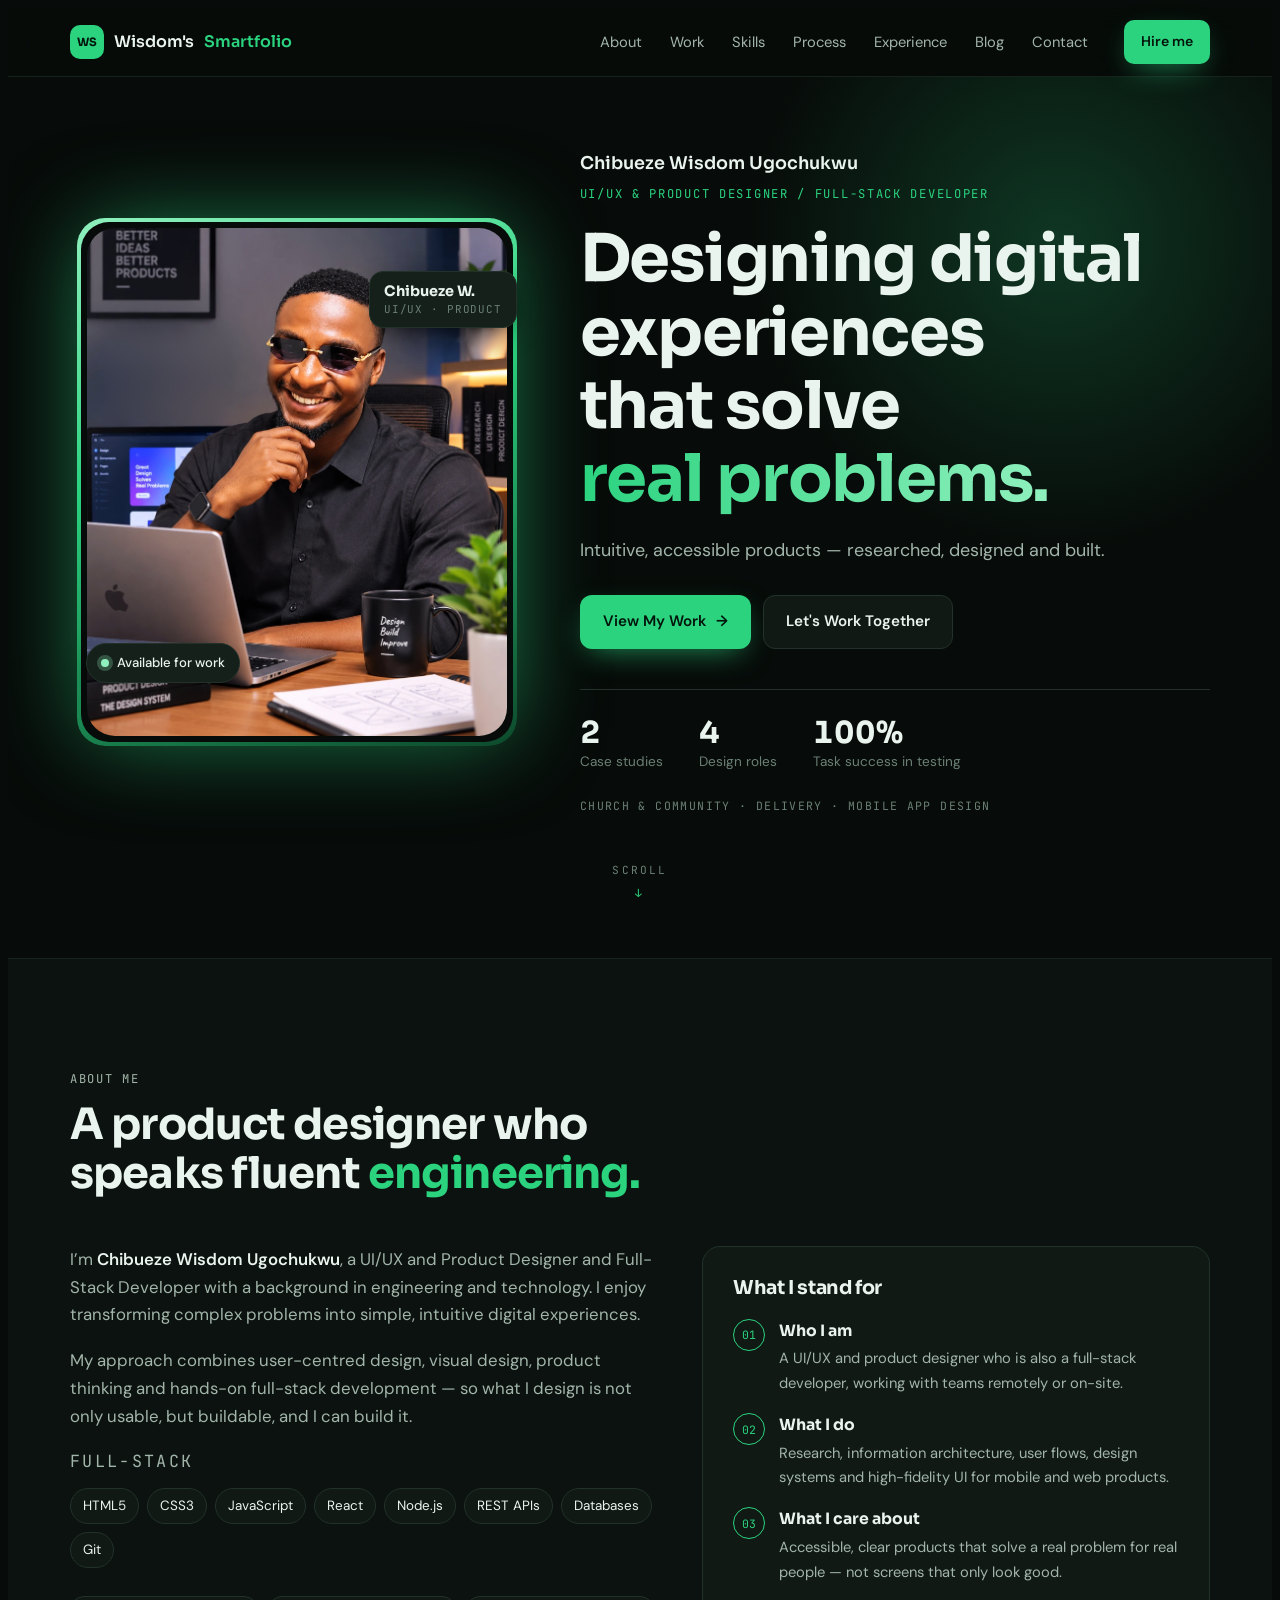
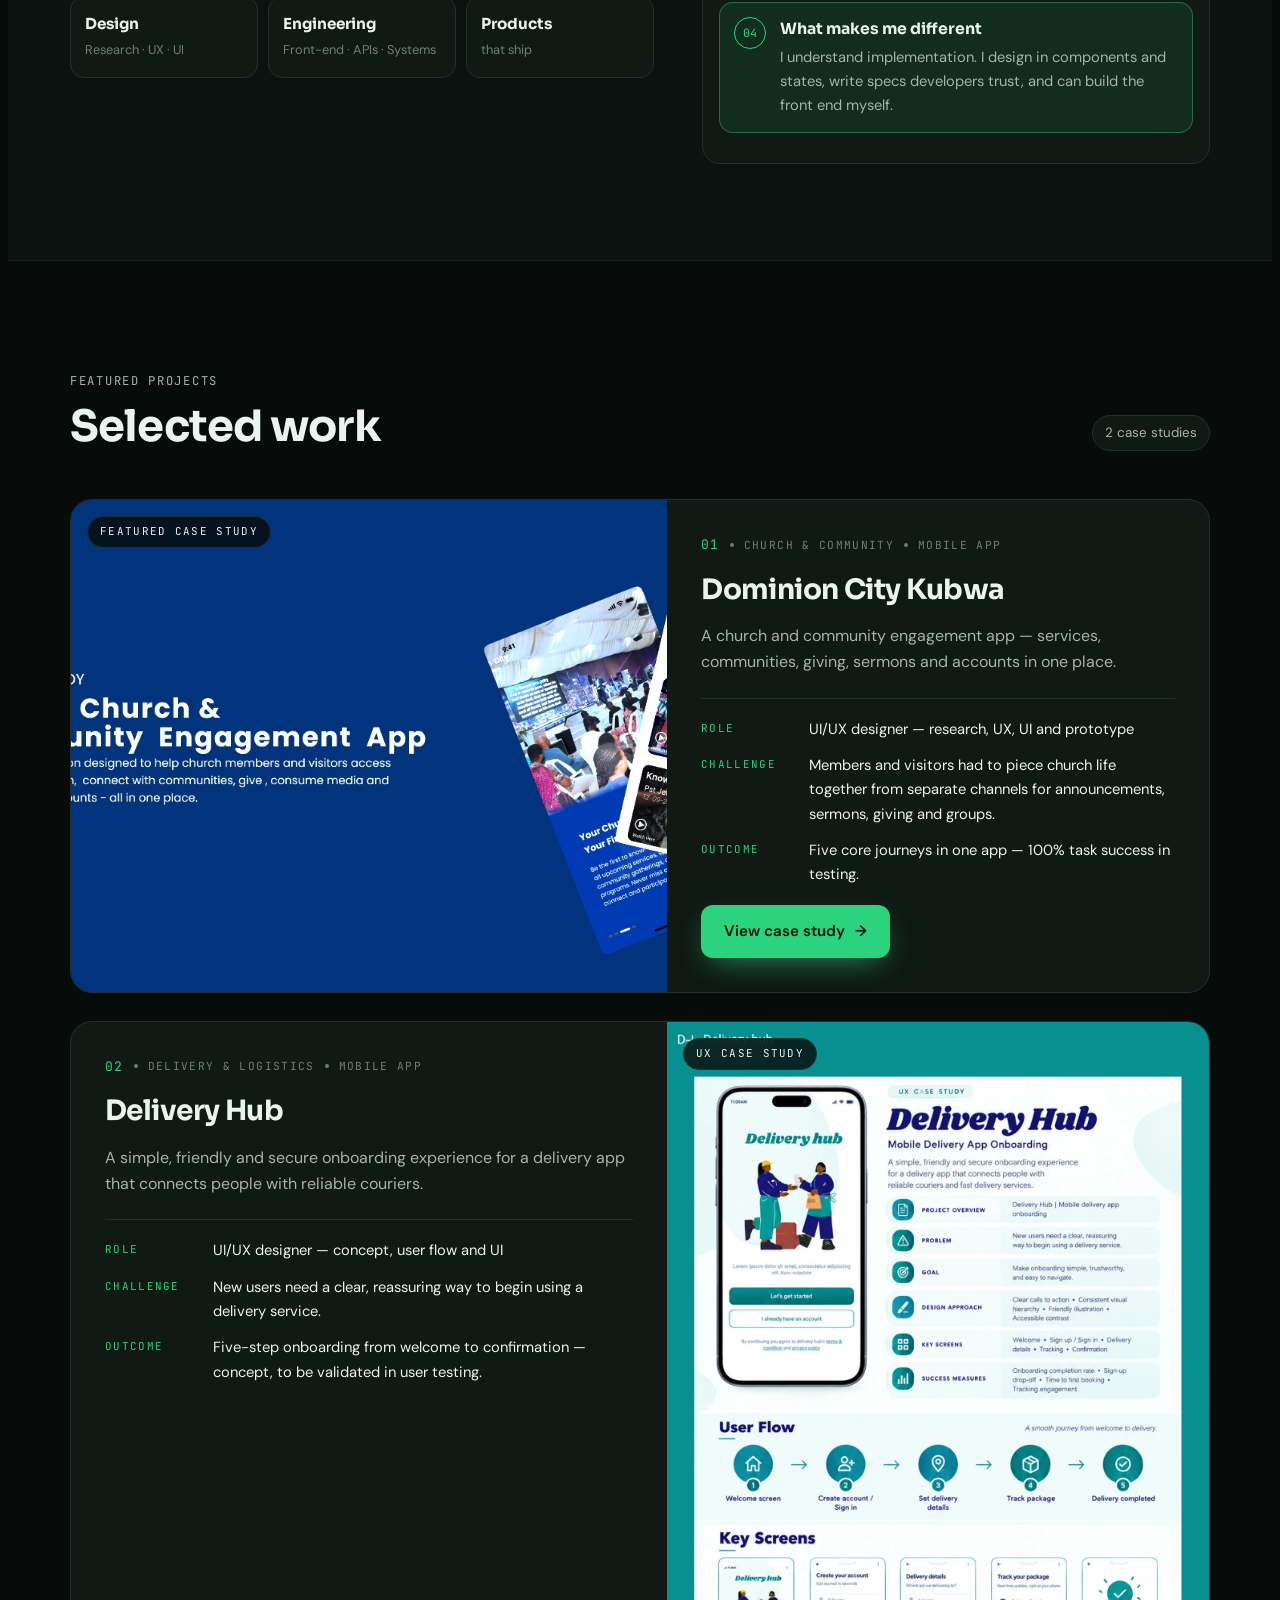
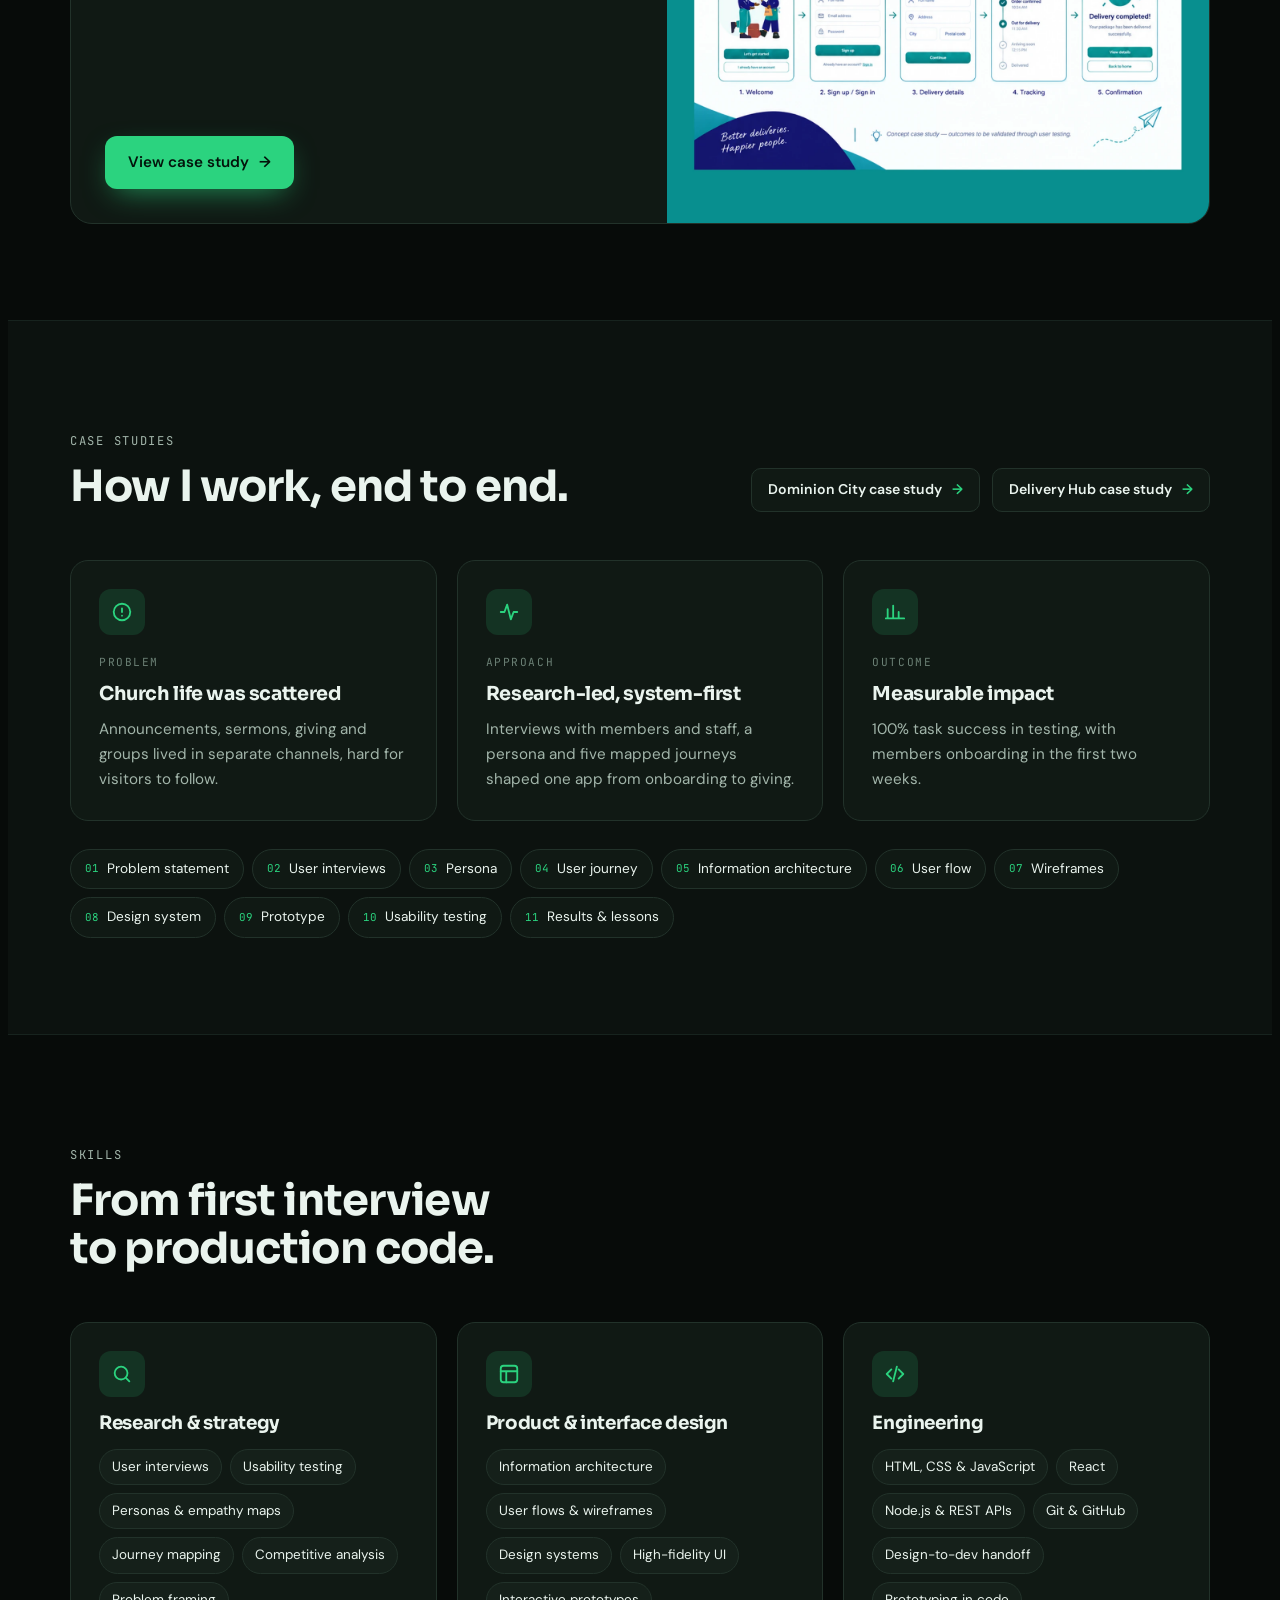
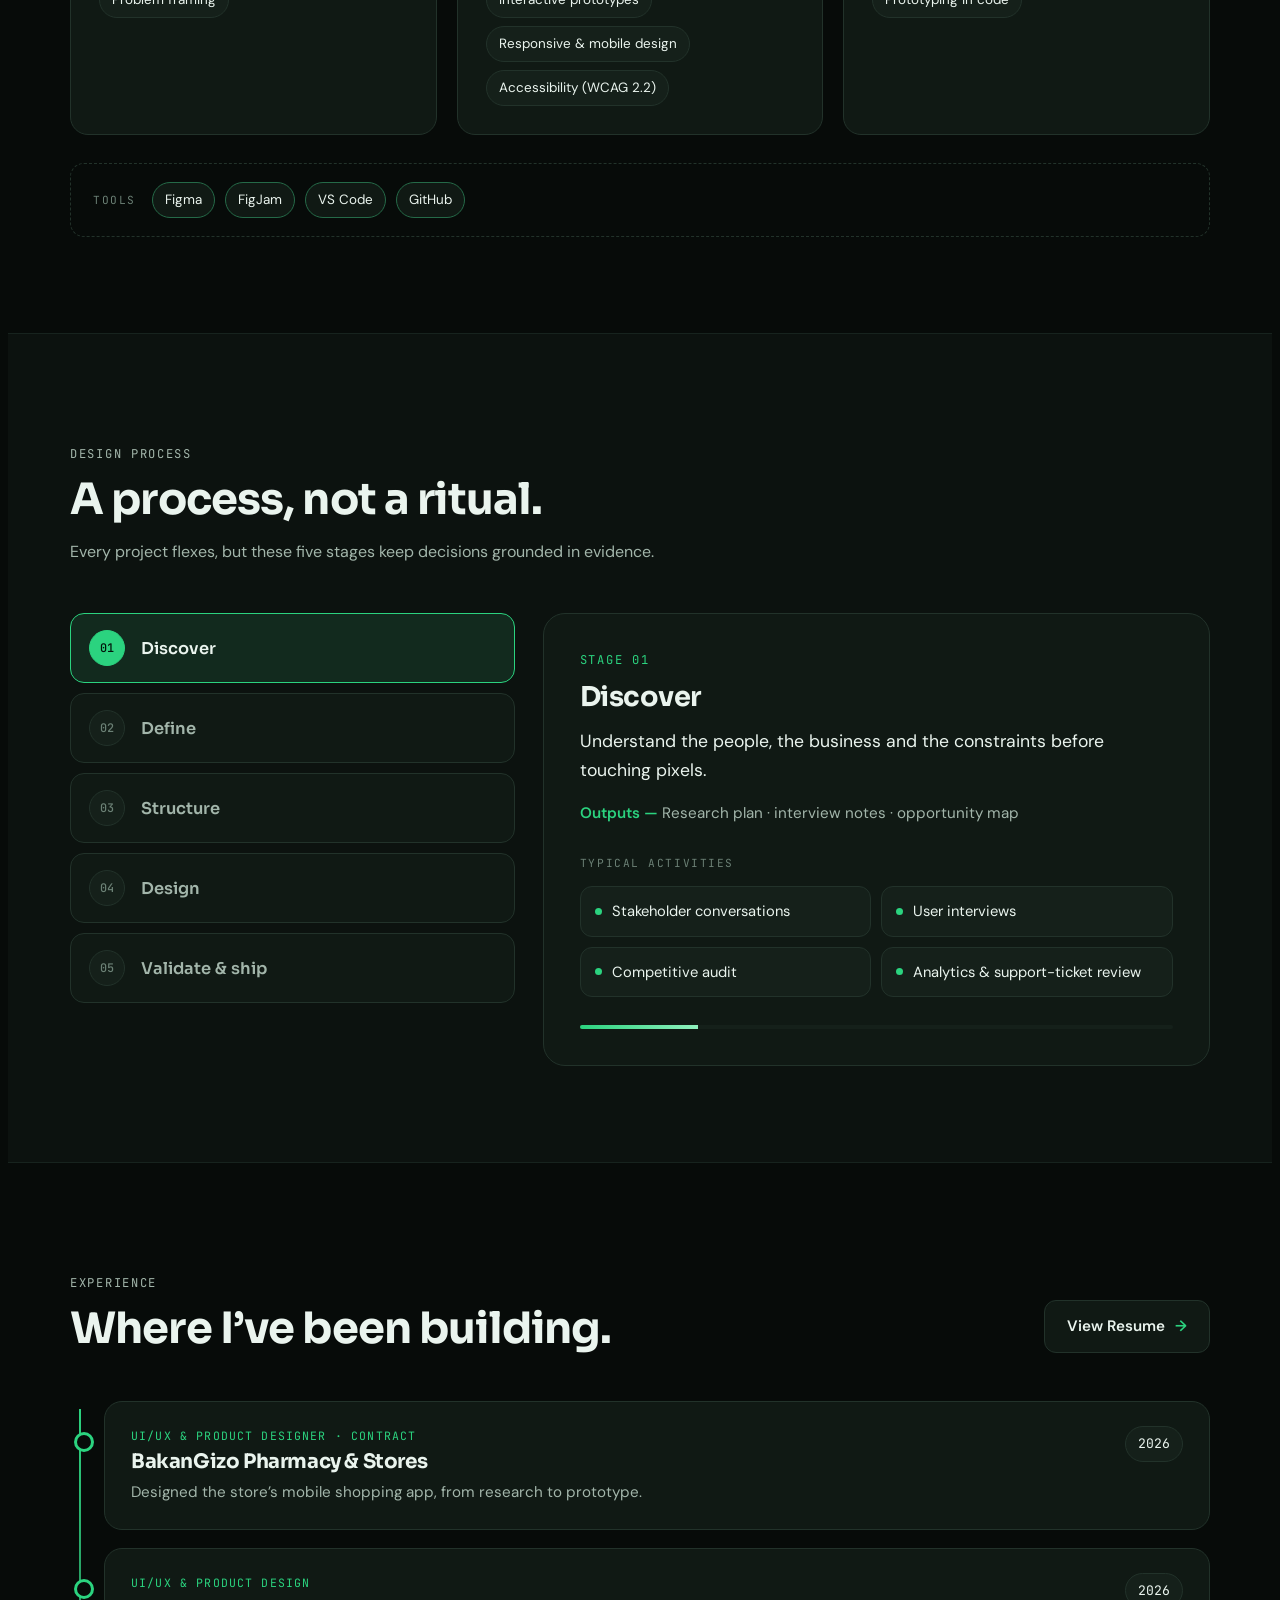
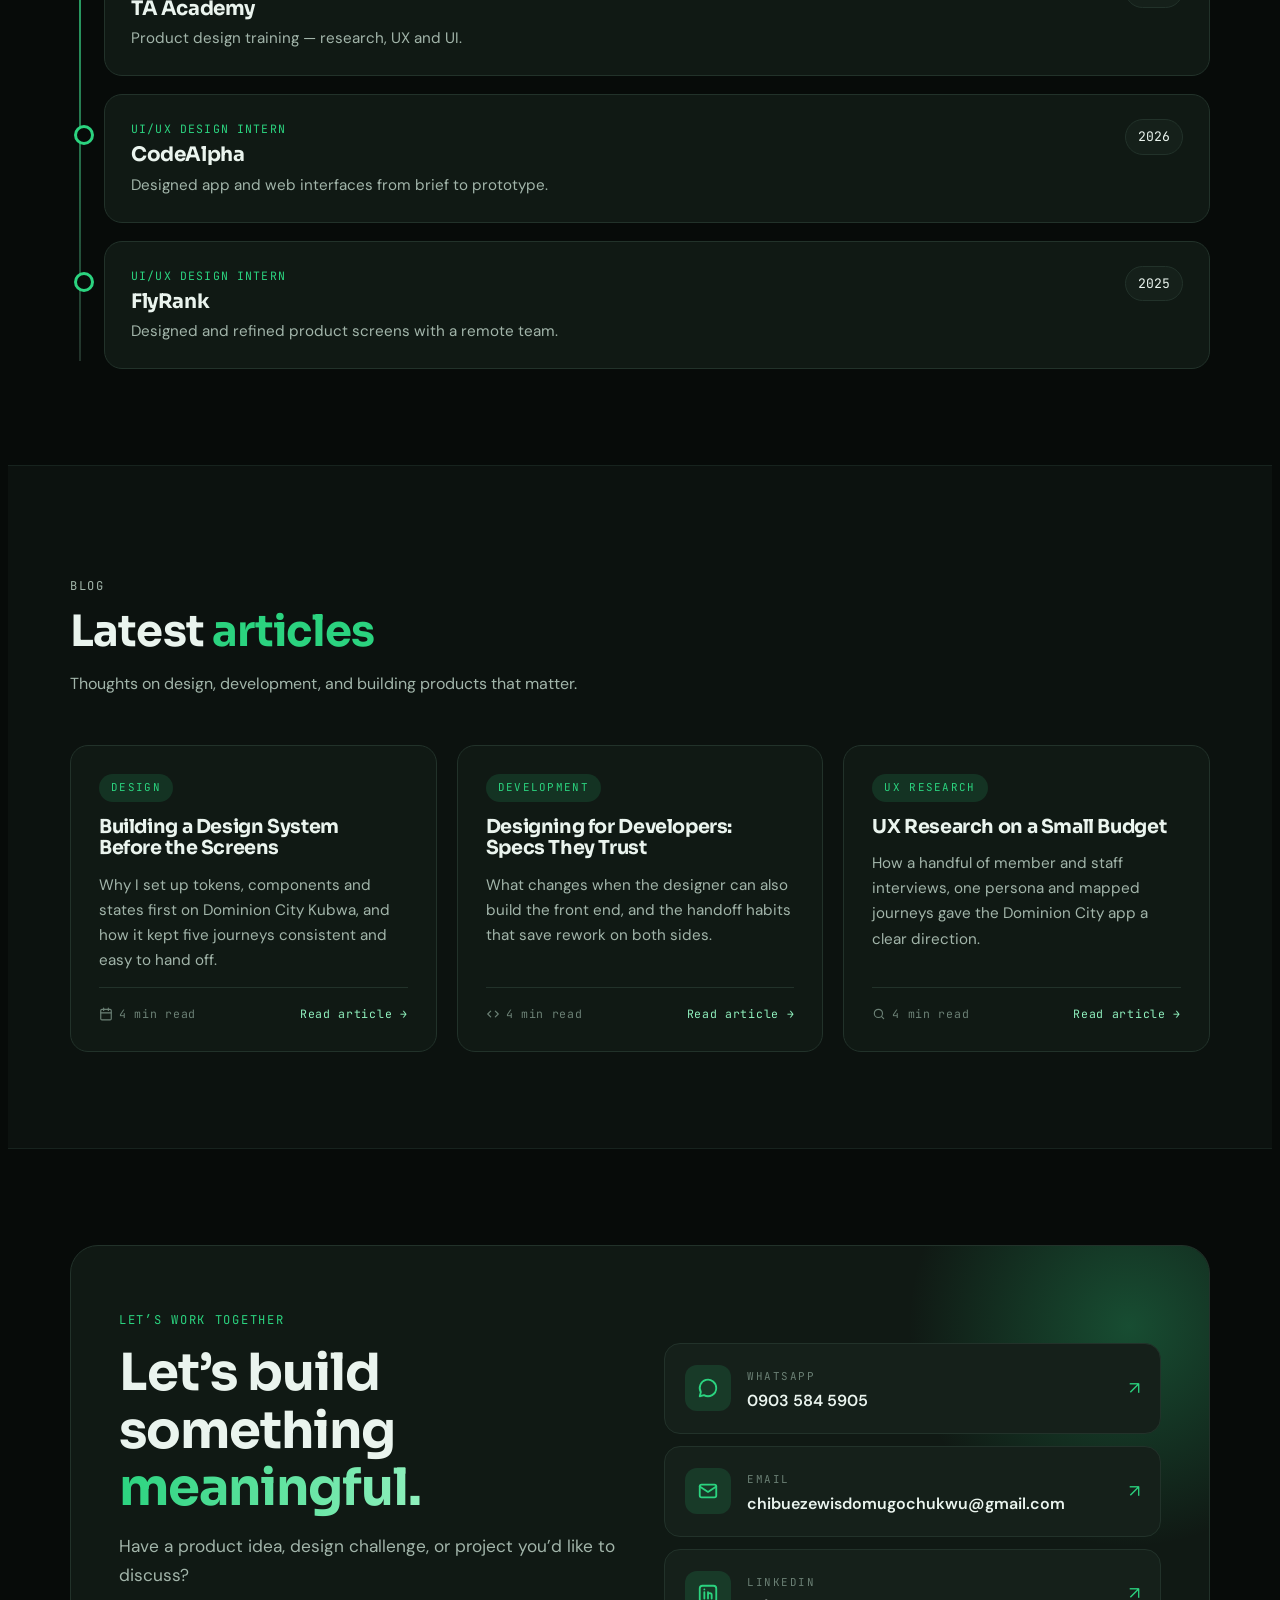
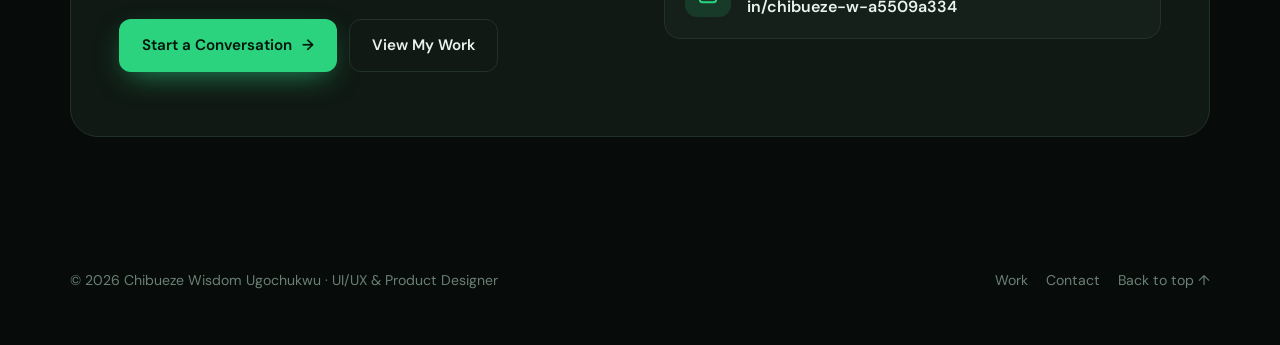
==== commit aa5ae33c: "Use sharper, larger portrait photo Upscale to 1718x2061 with light sharpening, overlay text removed," ====
--- a/index.html
+++ b/index.html
@@ -288,7 +288,7 @@
   <div class="wrap">
     <div class="portrait rise">
       <div class="ring" aria-hidden="true"></div>
-      <img src="assets/img/portrait.jpg" alt="Chibueze Wisdom Ugochukwu smiling at his desk in a black shirt and tinted gold-rimmed glasses, with a laptop, design books and a mug" width="1145" height="1374">
+      <img src="assets/img/portrait.jpg" alt="Chibueze Wisdom Ugochukwu smiling at his desk in a black shirt and tinted gold-rimmed glasses, with a laptop, design books and a mug" width="1718" height="2061">
       <div class="badge-av"><span class="dot" aria-hidden="true"></span>Available for work</div>
       <div class="chip-float" aria-hidden="true"><b>Chibueze W.</b><span>UI/UX · PRODUCT</span></div>
     </div>
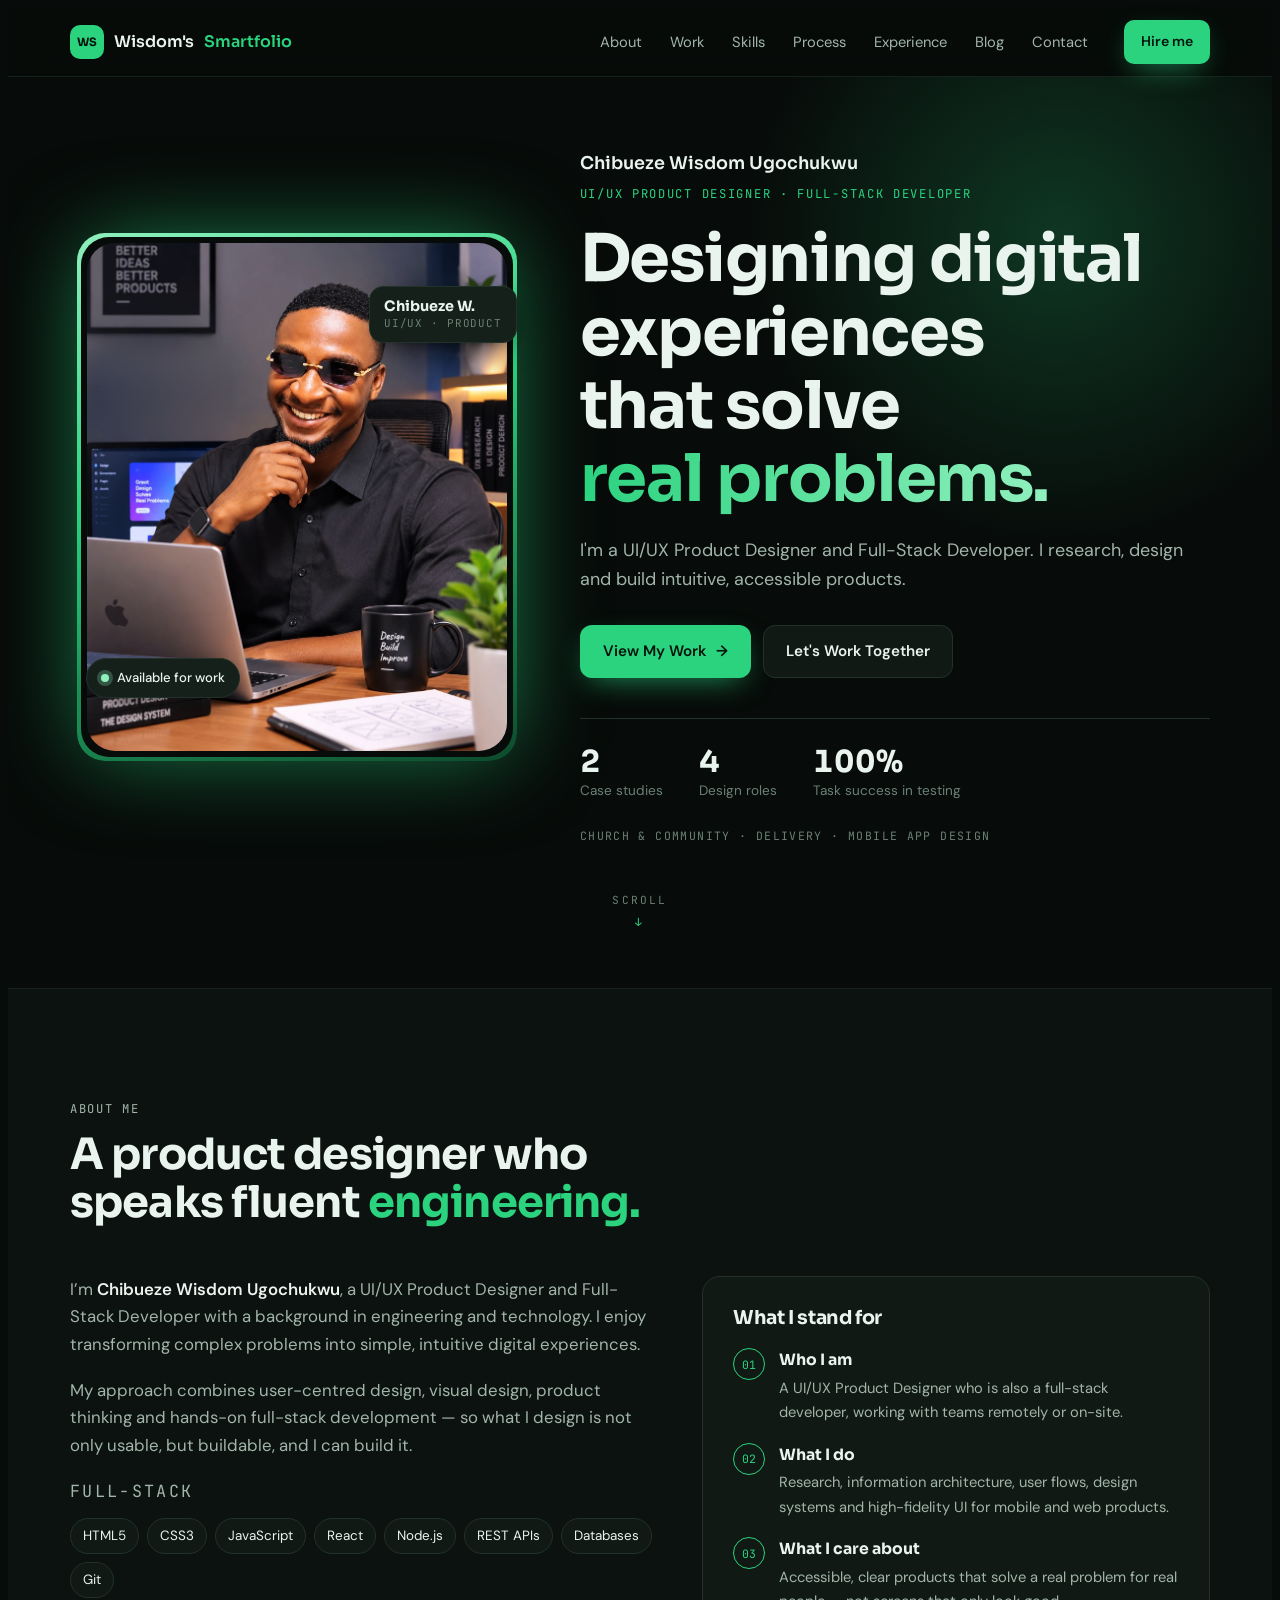
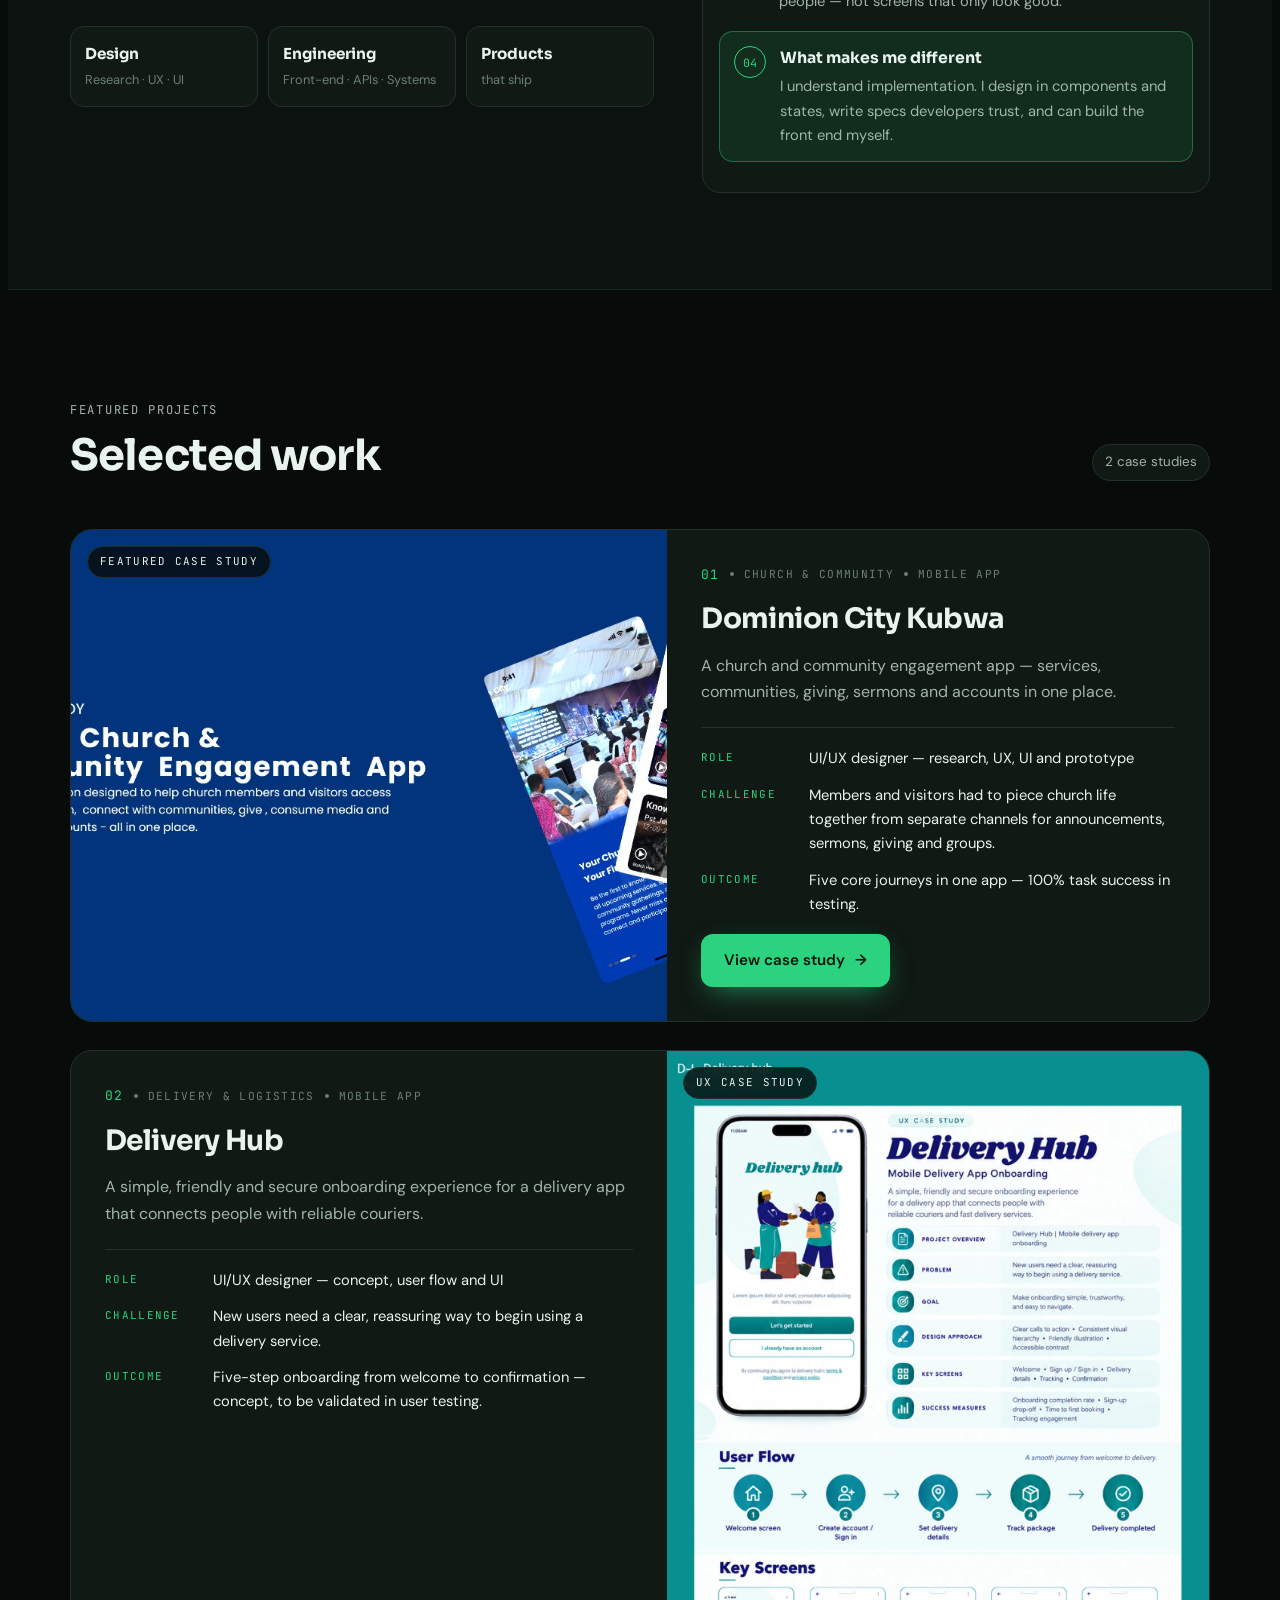
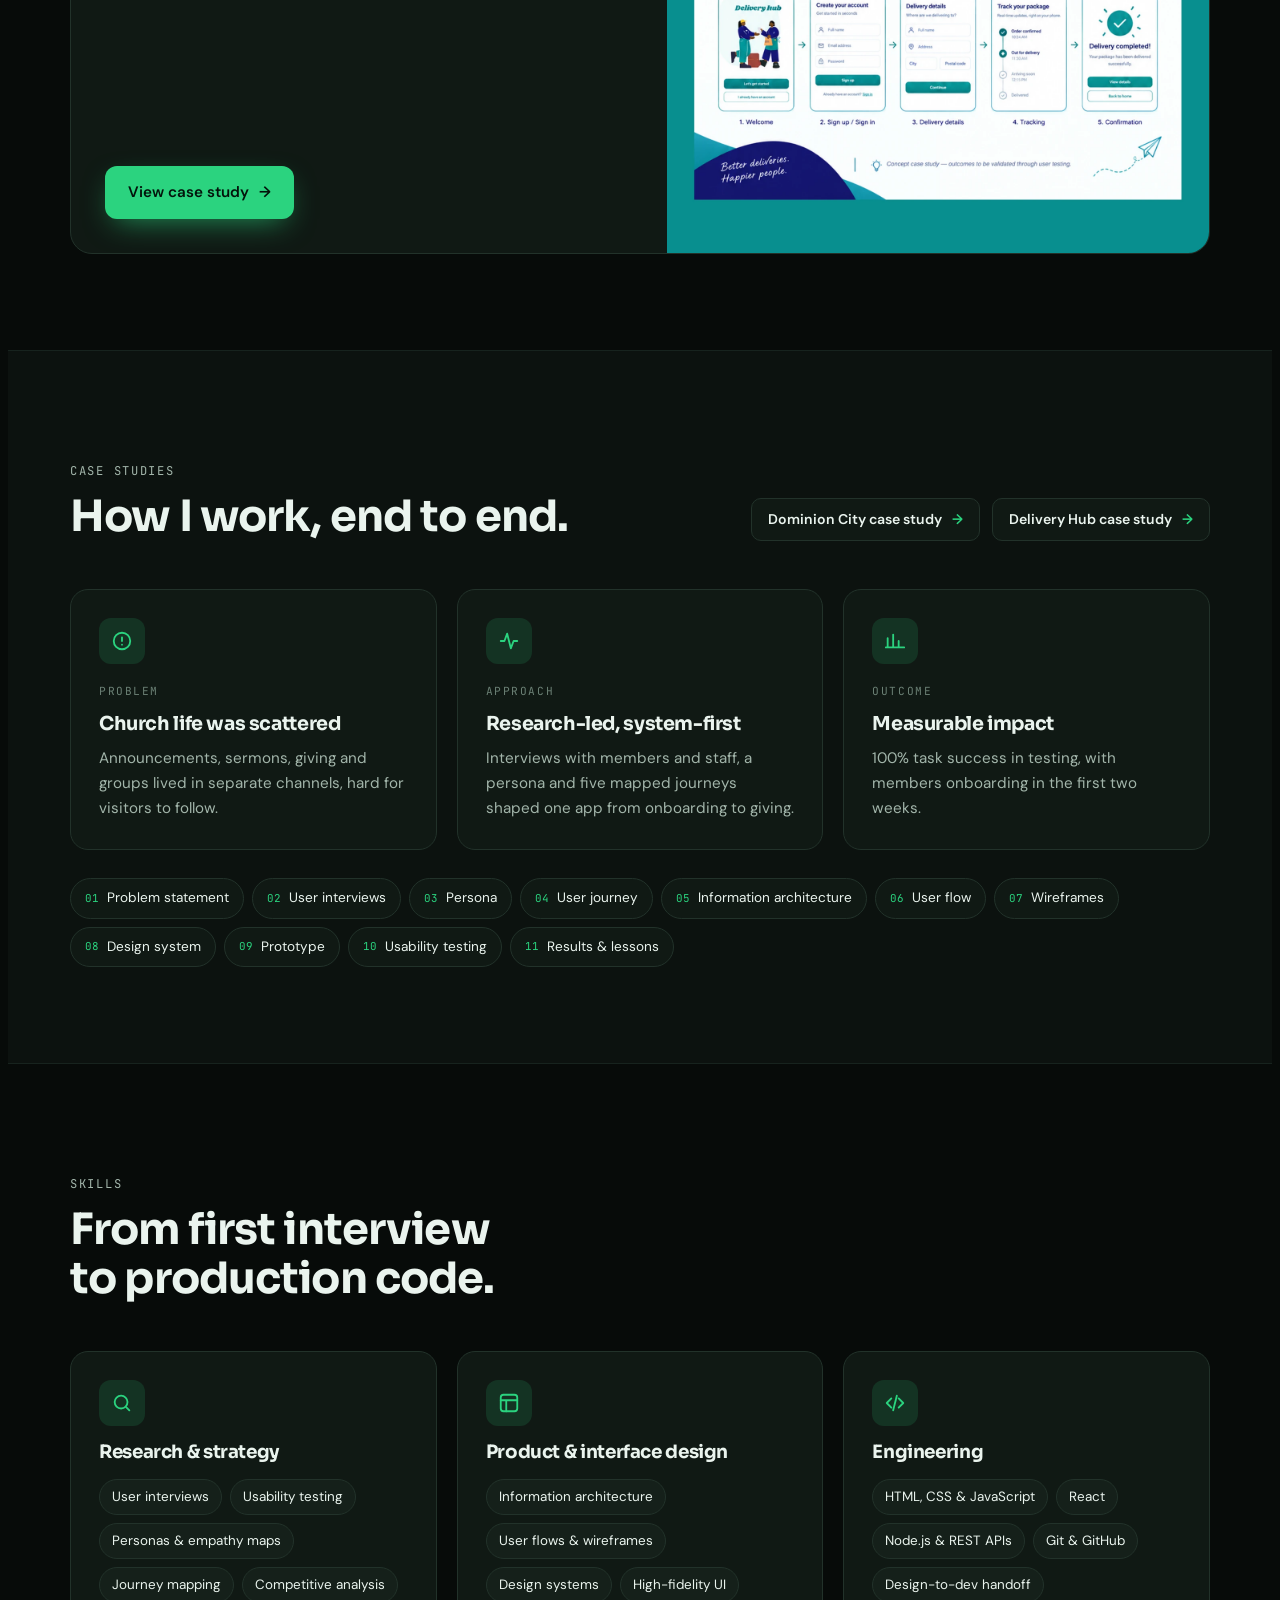
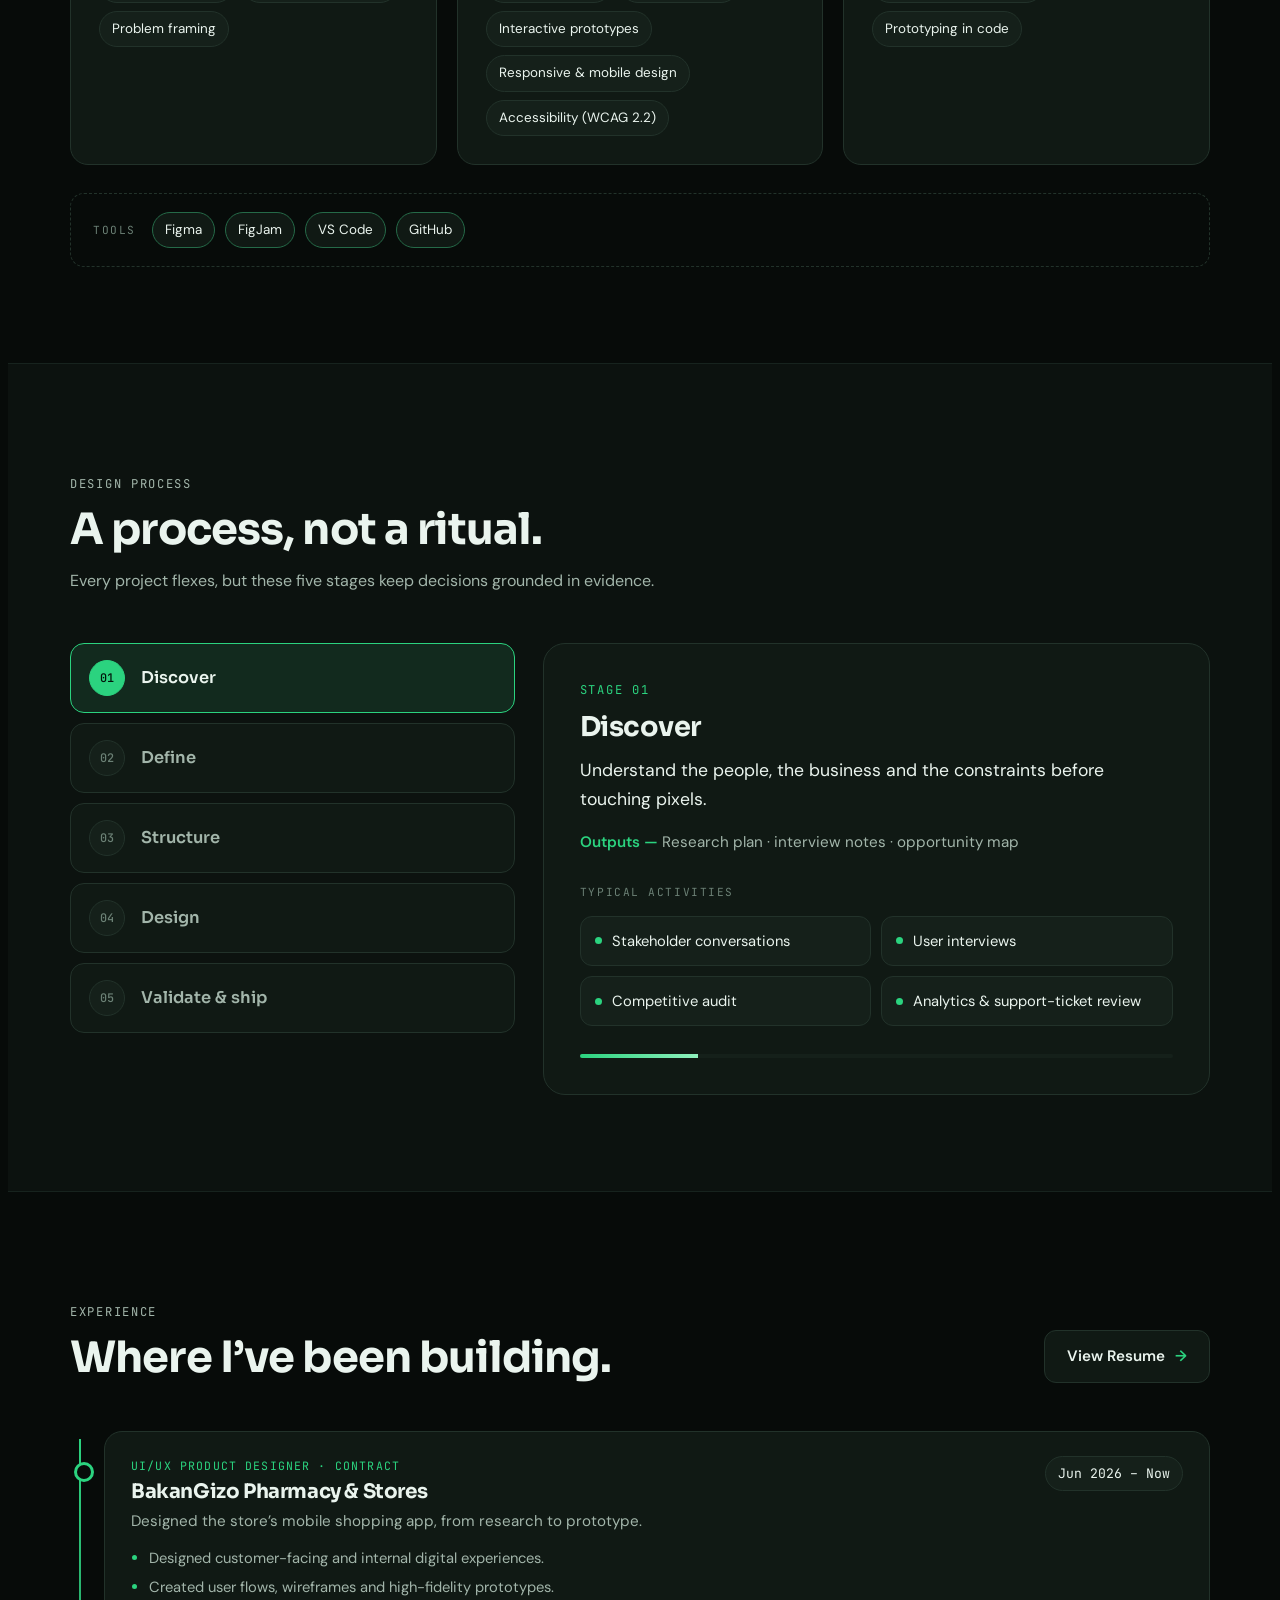
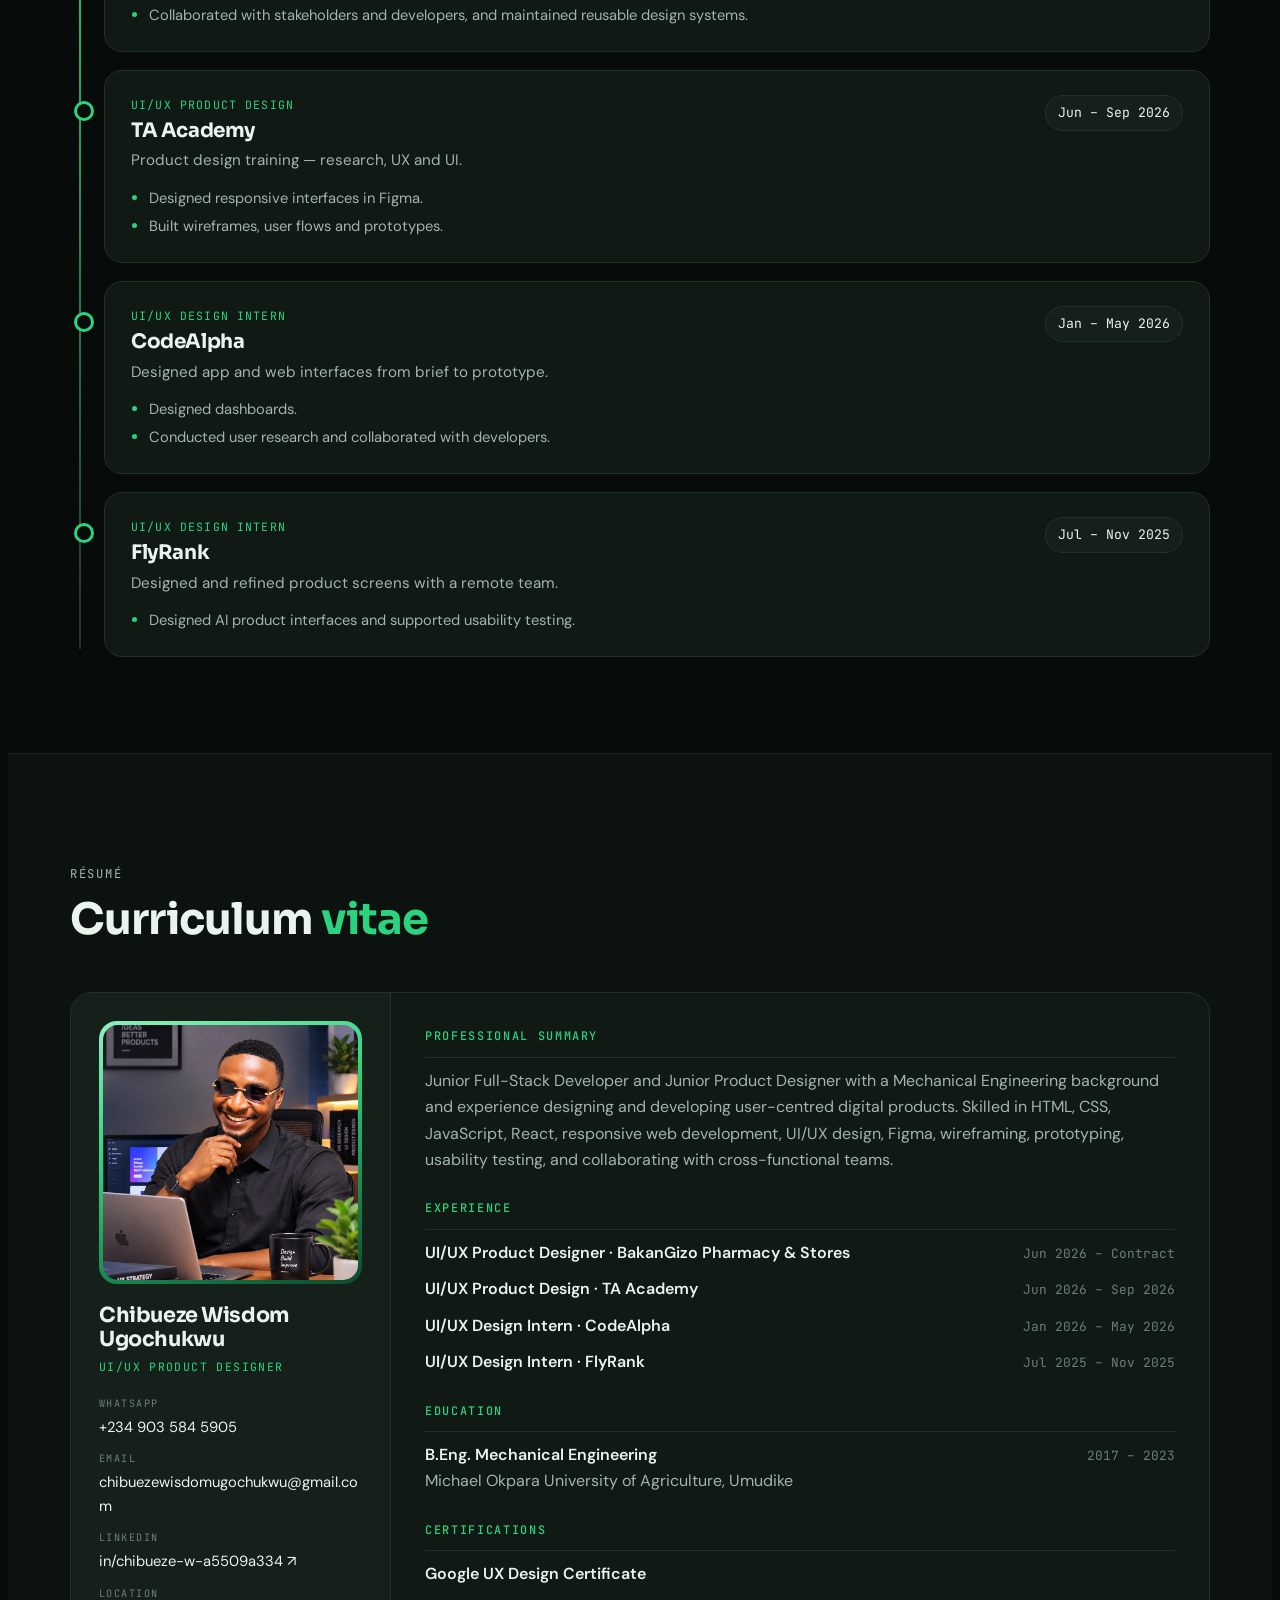
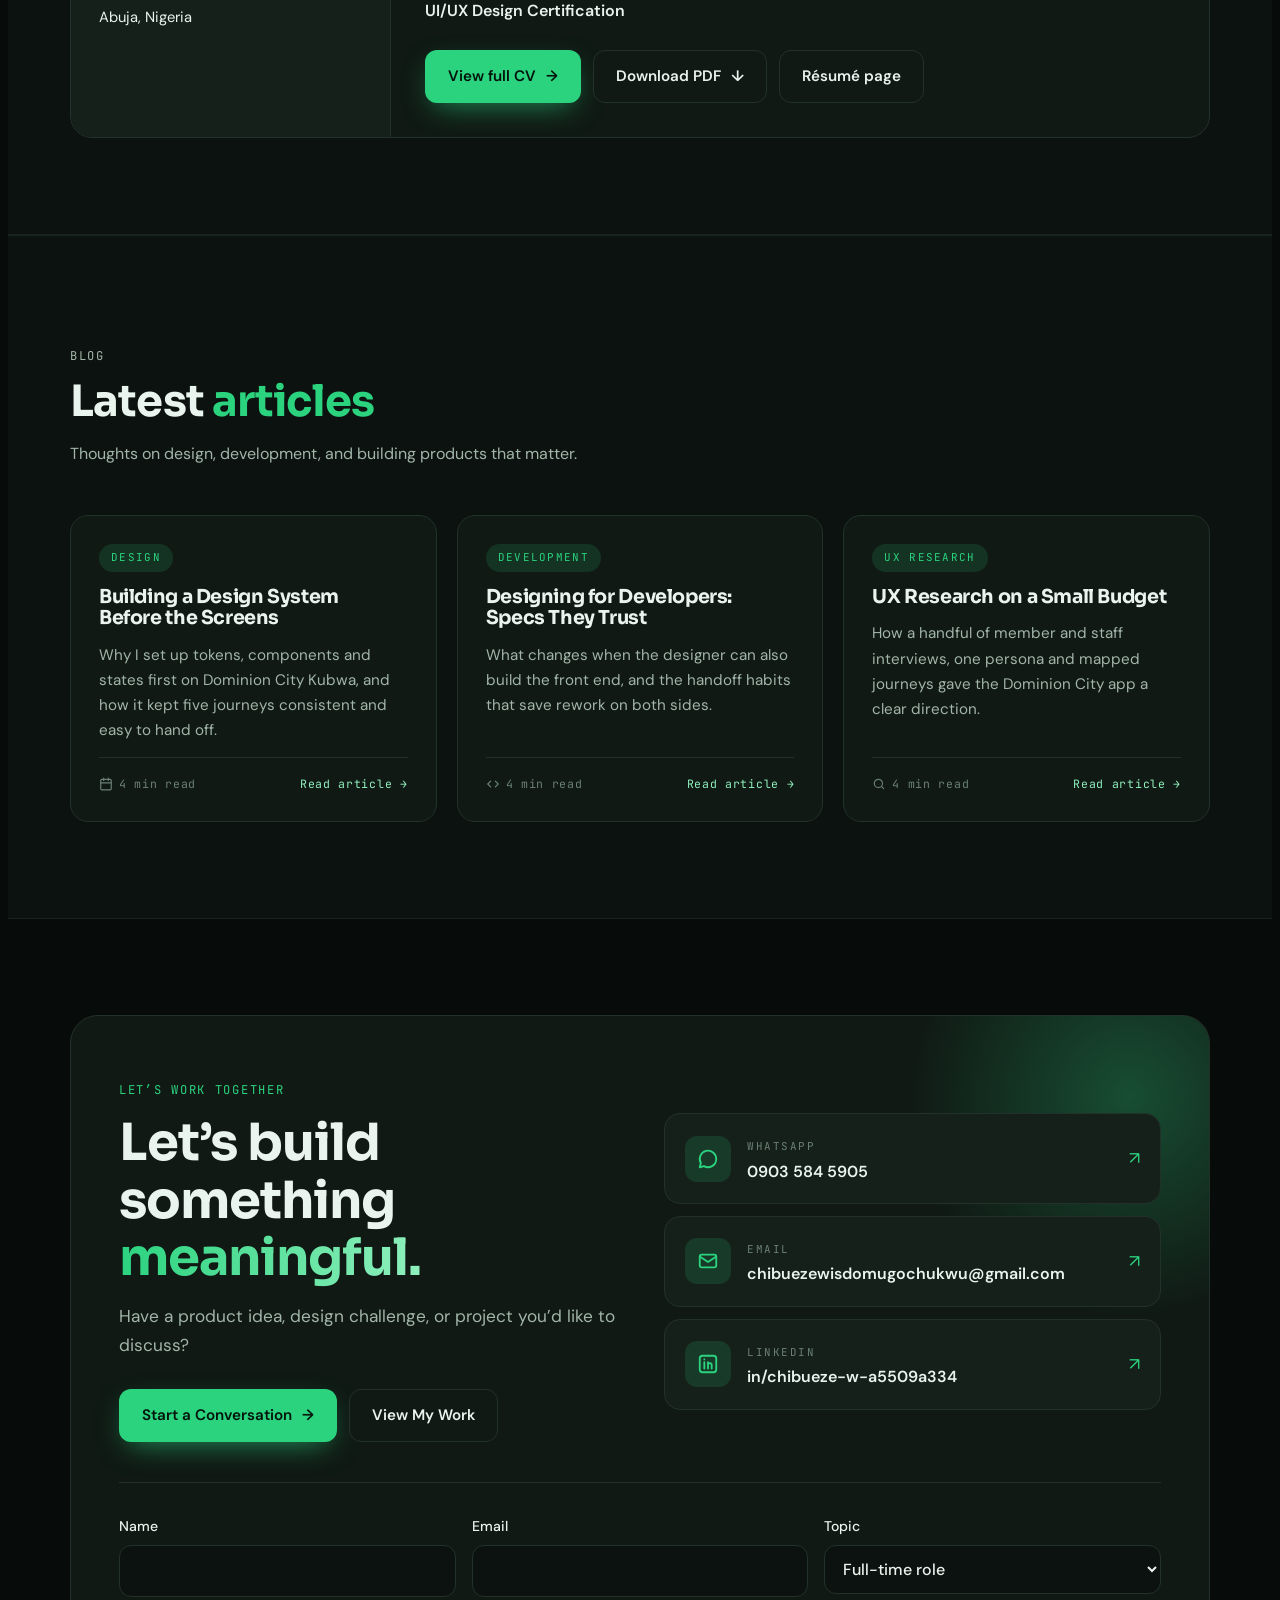
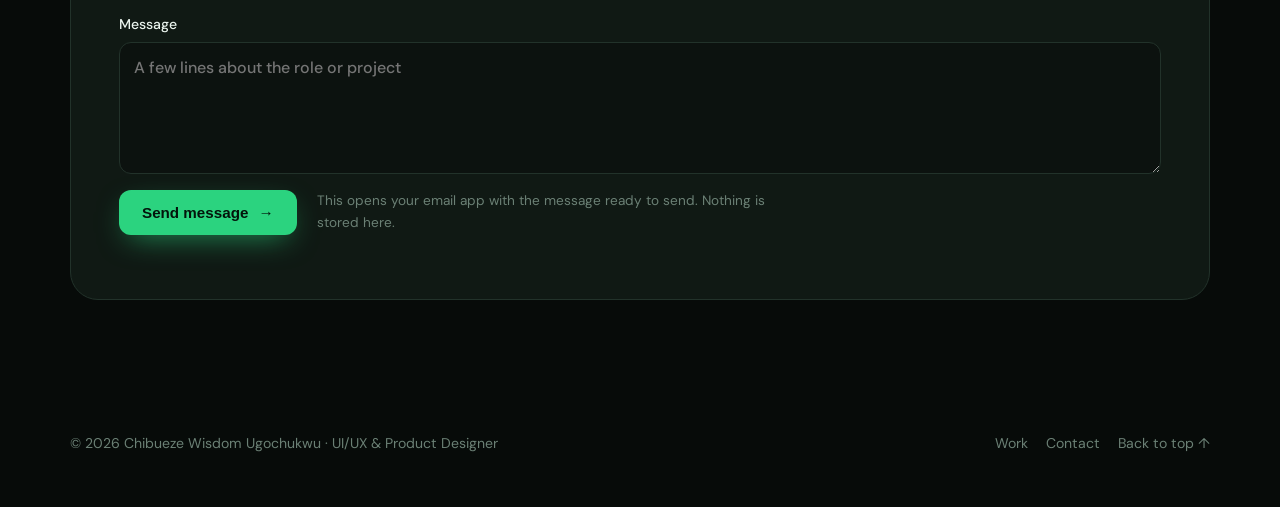
==== commit 2508800c: "Update portfolio to latest artifact design Co-authored-by: Copilot <223556219+Copilot@users.noreply." ====
--- a/index.html
+++ b/index.html
@@ -294,9 +294,9 @@
     </div>
     <div>
       <p class="hero-name rise">Chibueze Wisdom Ugochukwu</p>
-      <p class="eyebrow rise d1">UI/UX &amp; Product Designer / Full-Stack Developer</p>
+      <p class="eyebrow rise d1">UI/UX Product Designer · Full-Stack Developer</p>
       <h1 class="rise d2">Designing digital experiences that solve <span class="grad">real problems.</span></h1>
-      <p class="lede rise d3">Intuitive, accessible products — researched, designed and built.</p>
+      <p class="lede rise d3">I'm a UI/UX Product Designer and Full-Stack Developer. I research, design and build intuitive, accessible products.</p>
       <div class="cta-row rise d4">
         <a class="btn btn-primary" href="#work">View My Work <span aria-hidden="true">→</span></a>
         <a class="btn btn-ghost" href="#contact">Let's Work Together</a>
@@ -322,7 +322,7 @@
     </div>
     <div class="about-grid">
       <div class="about-copy">
-        <p>I’m <strong>Chibueze Wisdom Ugochukwu</strong>, a UI/UX and Product Designer and Full-Stack Developer with a background in engineering and technology. I enjoy transforming complex problems into simple, intuitive digital experiences.</p>
+        <p>I’m <strong>Chibueze Wisdom Ugochukwu</strong>, a UI/UX Product Designer and Full-Stack Developer with a background in engineering and technology. I enjoy transforming complex problems into simple, intuitive digital experiences.</p>
         <p>My approach combines user-centred design, visual design, product thinking and hands-on full-stack development — so what I design is not only usable, but buildable, and I can build it.</p>
         <p class="stack-label">FULL-STACK</p>
         <div class="pills">
@@ -337,7 +337,7 @@
       <div class="stand">
         <h3>What I stand for</h3>
         <ol>
-          <li><span class="n">01</span><div><b>Who I am</b><p>A UI/UX and product designer who is also a full-stack developer, working with teams remotely or on-site.</p></div></li>
+          <li><span class="n">01</span><div><b>Who I am</b><p>A UI/UX Product Designer who is also a full-stack developer, working with teams remotely or on-site.</p></div></li>
           <li><span class="n">02</span><div><b>What I do</b><p>Research, information architecture, user flows, design systems and high-fidelity UI for mobile and web products.</p></div></li>
           <li><span class="n">03</span><div><b>What I care about</b><p>Accessible, clear products that solve a real problem for real people — not screens that only look good.</p></div></li>
           <li class="hl"><span class="n">04</span><div><b>What makes me different</b><p>I understand implementation. I design in components and states, write specs developers trust, and can build the front end myself.</p></div></li>
@@ -488,10 +488,51 @@
       <a class="btn btn-ghost" href="resume.html">View Resume <span class="accent" aria-hidden="true">→</span></a>
     </div>
     <div class="timeline">
-      <article class="job"><div><p class="role">UI/UX &amp; Product Designer · Contract</p><h3>BakanGizo Pharmacy &amp; Stores</h3><p>Designed the store’s mobile shopping app, from research to prototype.</p></div><span class="yr">2026</span></article>
-      <article class="job"><div><p class="role">UI/UX &amp; Product Design</p><h3>TA Academy</h3><p>Product design training — research, UX and UI.</p></div><span class="yr">2026</span></article>
-      <article class="job"><div><p class="role">UI/UX Design Intern</p><h3>CodeAlpha</h3><p>Designed app and web interfaces from brief to prototype.</p></div><span class="yr">2026</span></article>
-      <article class="job"><div><p class="role">UI/UX Design Intern</p><h3>FlyRank</h3><p>Designed and refined product screens with a remote team.</p></div><span class="yr">2025</span></article>
+      <article class="job"><div><p class="role">UI/UX Product Designer · Contract</p><h3>BakanGizo Pharmacy &amp; Stores</h3><p>Designed the store’s mobile shopping app, from research to prototype.</p><ul class="job-pts"><li>Designed customer-facing and internal digital experiences.</li><li>Created user flows, wireframes and high-fidelity prototypes.</li><li>Collaborated with stakeholders and developers, and maintained reusable design systems.</li></ul></div><span class="yr">Jun 2026 – Now</span></article>
+      <article class="job"><div><p class="role">UI/UX Product Design</p><h3>TA Academy</h3><p>Product design training — research, UX and UI.</p><ul class="job-pts"><li>Designed responsive interfaces in Figma.</li><li>Built wireframes, user flows and prototypes.</li></ul></div><span class="yr">Jun – Sep 2026</span></article>
+      <article class="job"><div><p class="role">UI/UX Design Intern</p><h3>CodeAlpha</h3><p>Designed app and web interfaces from brief to prototype.</p><ul class="job-pts"><li>Designed dashboards.</li><li>Conducted user research and collaborated with developers.</li></ul></div><span class="yr">Jan – May 2026</span></article>
+      <article class="job"><div><p class="role">UI/UX Design Intern</p><h3>FlyRank</h3><p>Designed and refined product screens with a remote team.</p><ul class="job-pts"><li>Designed AI product interfaces and supported usability testing.</li></ul></div><span class="yr">Jul – Nov 2025</span></article>
+    </div>
+  </div>
+</section>
+
+<section class="sec alt" id="cv">
+  <div class="wrap">
+    <div class="head">
+      <div>
+        <p class="eyebrow">Résumé</p>
+        <h2>Curriculum <span class="accent">vitae</span></h2>
+      </div>
+    </div>
+    <div class="cv">
+      <aside class="cv-side">
+        <div class="cv-photo"><img src="assets/img/portrait.jpg" alt="Portrait of Chibueze Wisdom Ugochukwu" width="1718" height="2061" loading="lazy"></div>
+        <div><h3>Chibueze Wisdom Ugochukwu</h3><p class="cv-role">UI/UX Product Designer</p></div>
+        <div class="cv-contact">
+          <div><span class="k">WHATSAPP</span><a href="https://wa.me/2349035845905" target="_blank" rel="noopener">+234 903 584 5905</a></div>
+          <div><span class="k">EMAIL</span><a href="https://mail.google.com/mail/?view=cm&amp;fs=1&amp;to=chibuezewisdomugochukwu@gmail.com" target="_blank" rel="noopener">chibuezewisdomugochukwu@gmail.com</a></div>
+          <div><span class="k">LINKEDIN</span><a href="https://www.linkedin.com/in/chibueze-w-a5509a334" target="_blank" rel="noopener">in/chibueze-w-a5509a334 ↗</a></div>
+          <div><span class="k">LOCATION</span><span>Abuja, Nigeria</span></div>
+        </div>
+      </aside>
+      <div class="cv-main">
+        <div class="cv-block"><h4>Professional summary</h4><p>Junior Full-Stack Developer and Junior Product Designer with a Mechanical Engineering background and experience designing and developing user-centred digital products. Skilled in HTML, CSS, JavaScript, React, responsive web development, UI/UX design, Figma, wireframing, prototyping, usability testing, and collaborating with cross-functional teams.</p></div>
+        <div class="cv-block"><h4>Experience</h4>
+          <div class="cv-list">
+            <div class="cv-row"><b>UI/UX Product Designer · BakanGizo Pharmacy &amp; Stores</b><span>Jun 2026 – Contract</span></div>
+            <div class="cv-row"><b>UI/UX Product Design · TA Academy</b><span>Jun 2026 – Sep 2026</span></div>
+            <div class="cv-row"><b>UI/UX Design Intern · CodeAlpha</b><span>Jan 2026 – May 2026</span></div>
+            <div class="cv-row"><b>UI/UX Design Intern · FlyRank</b><span>Jul 2025 – Nov 2025</span></div>
+          </div>
+        </div>
+        <div class="cv-block"><h4>Education</h4><div class="cv-row"><b>B.Eng. Mechanical Engineering</b><span>2017 – 2023</span></div><p>Michael Okpara University of Agriculture, Umudike</p></div>
+        <div class="cv-block"><h4>Certifications</h4><div class="cv-list"><div class="cv-row"><b>Google UX Design Certificate</b></div><div class="cv-row"><b>UI/UX Design Certification</b></div></div></div>
+        <div class="cv-actions">
+          <a class="btn btn-primary" href="resume.html">View full CV <span aria-hidden="true">→</span></a>
+          <a class="btn btn-ghost" href="assets/Chibueze-Ugochukwu-CV.pdf" download="Chibueze-Ugochukwu-CV.pdf">Download PDF <span aria-hidden="true">↓</span></a>
+          <a class="btn btn-ghost" href="resume.html">Résumé page</a>
+        </div>
+      </div>
     </div>
   </div>
 </section>
@@ -556,6 +597,18 @@
           </a>
         </div>
       </div>
+      <form class="cform" id="cform" novalidate>
+        <div class="cform-row">
+          <label for="cf-name">Name<input id="cf-name" autocomplete="name"><span class="cf-err" id="cf-name-err" hidden></span></label>
+          <label for="cf-email">Email<input id="cf-email" type="email" autocomplete="email"><span class="cf-err" id="cf-email-err" hidden></span></label>
+          <label for="cf-topic">Topic<select id="cf-topic"><option>Full-time role</option><option>Freelance project</option><option>Collaboration</option><option>Something else</option></select></label>
+        </div>
+        <label for="cf-msg">Message<textarea id="cf-msg" rows="4" placeholder="A few lines about the role or project"></textarea><span class="cf-err" id="cf-msg-err" hidden></span></label>
+        <div class="cform-foot">
+          <button class="btn btn-primary" type="submit">Send message <span aria-hidden="true">→</span></button>
+          <p class="cf-note" id="cf-note">This opens your email app with the message ready to send. Nothing is stored here.</p>
+        </div>
+      </form>
     </div>
   </div>
 </section>
@@ -568,6 +621,43 @@
     <nav aria-label="Footer"><a href="#work">Work</a><a href="#contact">Contact</a><a href="#top">Back to top ↑</a></nav>
   </div>
 </footer>
+
+<style>
+.job-pts{margin:12px 0 0;padding-left:18px;display:grid;gap:4px;color:var(--muted);font-size:.92rem}
+.job-pts li::marker{color:var(--accent)}
+.cv{display:grid;grid-template-columns:320px minmax(0,1fr);background:var(--card);border:1px solid var(--line);border-radius:22px;overflow:hidden}
+.cv-side{background:var(--card-2);padding:28px;display:grid;gap:20px;align-content:start;border-right:1px solid var(--line)}
+.cv-photo{border-radius:18px;padding:4px;background:linear-gradient(160deg,var(--accent-2),var(--accent) 40%,var(--accent-deep))}
+.cv-photo img{width:100%;height:auto;aspect-ratio:1;object-fit:cover;object-position:50% 20%;border-radius:15px}
+.cv-side h3{font-size:1.3rem}
+.cv-role{margin-top:6px;font-family:var(--f-mono);font-size:.72rem;letter-spacing:.12em;text-transform:uppercase;color:var(--accent)}
+.cv-contact{display:grid;gap:12px;font-size:.92rem}
+.cv-contact div{display:grid;gap:2px;min-width:0}
+.cv-contact .k{font-family:var(--f-mono);font-size:.64rem;letter-spacing:.14em;color:var(--dim)}
+.cv-contact a{word-break:break-word}
+.cv-contact a:hover{color:var(--accent)}
+.cv-main{padding:34px;display:grid;gap:26px;min-width:0}
+.cv-block h4{margin:0 0 10px;padding-bottom:10px;border-bottom:1px solid var(--line);font-family:var(--f-mono);font-weight:500;font-size:.74rem;letter-spacing:.14em;text-transform:uppercase;color:var(--accent)}
+.cv-block p{color:var(--muted)}
+.cv-row{display:flex;justify-content:space-between;align-items:baseline;gap:6px 14px;flex-wrap:wrap}
+.cv-row b{font-weight:600}
+.cv-row span{color:var(--dim);font-family:var(--f-mono);font-size:.8rem;font-variant-numeric:tabular-nums;white-space:nowrap}
+.cv-list{display:grid;gap:10px}
+.cv-actions{display:flex;flex-wrap:wrap;gap:12px}
+.cform{position:relative;margin-top:40px;padding-top:32px;border-top:1px solid var(--line);display:grid;gap:16px}
+.cform-row{display:grid;grid-template-columns:repeat(3,minmax(0,1fr));gap:16px}
+.cform label{display:grid;gap:6px;align-content:start;font-size:.88rem;font-weight:500;color:var(--fg)}
+.cform input,.cform select,.cform textarea{width:100%;font:inherit;font-size:1rem;color:var(--fg);background:var(--bg-2);border:1px solid var(--line);border-radius:12px;padding:12px 14px}
+.cform textarea{resize:vertical;min-height:110px}
+.cform input:focus,.cform select:focus,.cform textarea:focus{outline:none;border-color:var(--accent);box-shadow:0 0 0 3px color-mix(in srgb,var(--accent) 22%,transparent)}
+.cform [aria-invalid="true"]{border-color:#ff8f80}
+.cf-err{color:#ff8f80;font-size:.82rem;font-weight:400}
+.cf-err[hidden]{display:none}
+.cform-foot{display:flex;flex-wrap:wrap;align-items:center;gap:12px 20px}
+.cf-note{color:var(--dim);font-size:.85rem;max-width:52ch}
+@media(max-width:900px){.cv{grid-template-columns:1fr}.cv-side{border-right:0;border-bottom:1px solid var(--line);grid-template-columns:150px minmax(0,1fr);align-items:center}.cv-side .cv-contact{grid-column:1/-1}.cv-main{padding:26px}.cform-row{grid-template-columns:1fr}}
+@media(max-width:480px){.cv-side{grid-template-columns:1fr}.cv-photo{max-width:200px}}
+</style>
 
 <script>
 (function(){
@@ -602,6 +692,33 @@
   }
   show(0);
 
+  var cf=document.getElementById('cform');
+  function value(id){return document.getElementById(id).value.trim()}
+  function setError(id,message){
+    var error=document.getElementById(id+'-err'),input=document.getElementById(id);
+    error.hidden=!message;
+    error.textContent=message||'';
+    input.setAttribute('aria-invalid',message?'true':'false');
+    return !message;
+  }
+  cf.addEventListener('submit',function(e){
+    e.preventDefault();
+    var name=value('cf-name'),email=value('cf-email'),message=value('cf-msg');
+    var valid=[
+      setError('cf-name',name?'':'Enter your name.'),
+      setError('cf-email',!email?'Enter your email address.':(/^[^\s@]+@[^\s@]+\.[^\s@]{2,}$/.test(email)?'':'Enter an email like name@company.com.')),
+      setError('cf-msg',message.length>=10?'':'Write at least a short sentence (10+ characters).')
+    ];
+    if(valid.indexOf(false)>-1){cf.querySelector('[aria-invalid="true"]').focus();return}
+    var subject=value('cf-topic')+' — from '+name;
+    var body='Hi Chibueze,\n\n'+message+'\n\n'+name+'\n'+email;
+    window.location.href='mailto:chibuezewisdomugochukwu@gmail.com?subject='+encodeURIComponent(subject)+'&body='+encodeURIComponent(body);
+    document.getElementById('cf-note').textContent='Your email app should open with the message ready. If it doesn’t, email chibuezewisdomugochukwu@gmail.com directly.';
+  });
+  ['cf-name','cf-email','cf-msg'].forEach(function(id){
+    document.getElementById(id).addEventListener('input',function(){if(this.getAttribute('aria-invalid')==='true')setError(id,'')});
+  });
+
   var btn=document.getElementById('menuBtn'),list=document.getElementById('navList');
   btn.addEventListener('click',function(){var o=list.classList.toggle('open');btn.setAttribute('aria-expanded',o);btn.textContent=o?'✕':'☰'});
   list.addEventListener('click',function(e){if(e.target.tagName==='A'){list.classList.remove('open');btn.setAttribute('aria-expanded','false');btn.textContent='☰'}});
